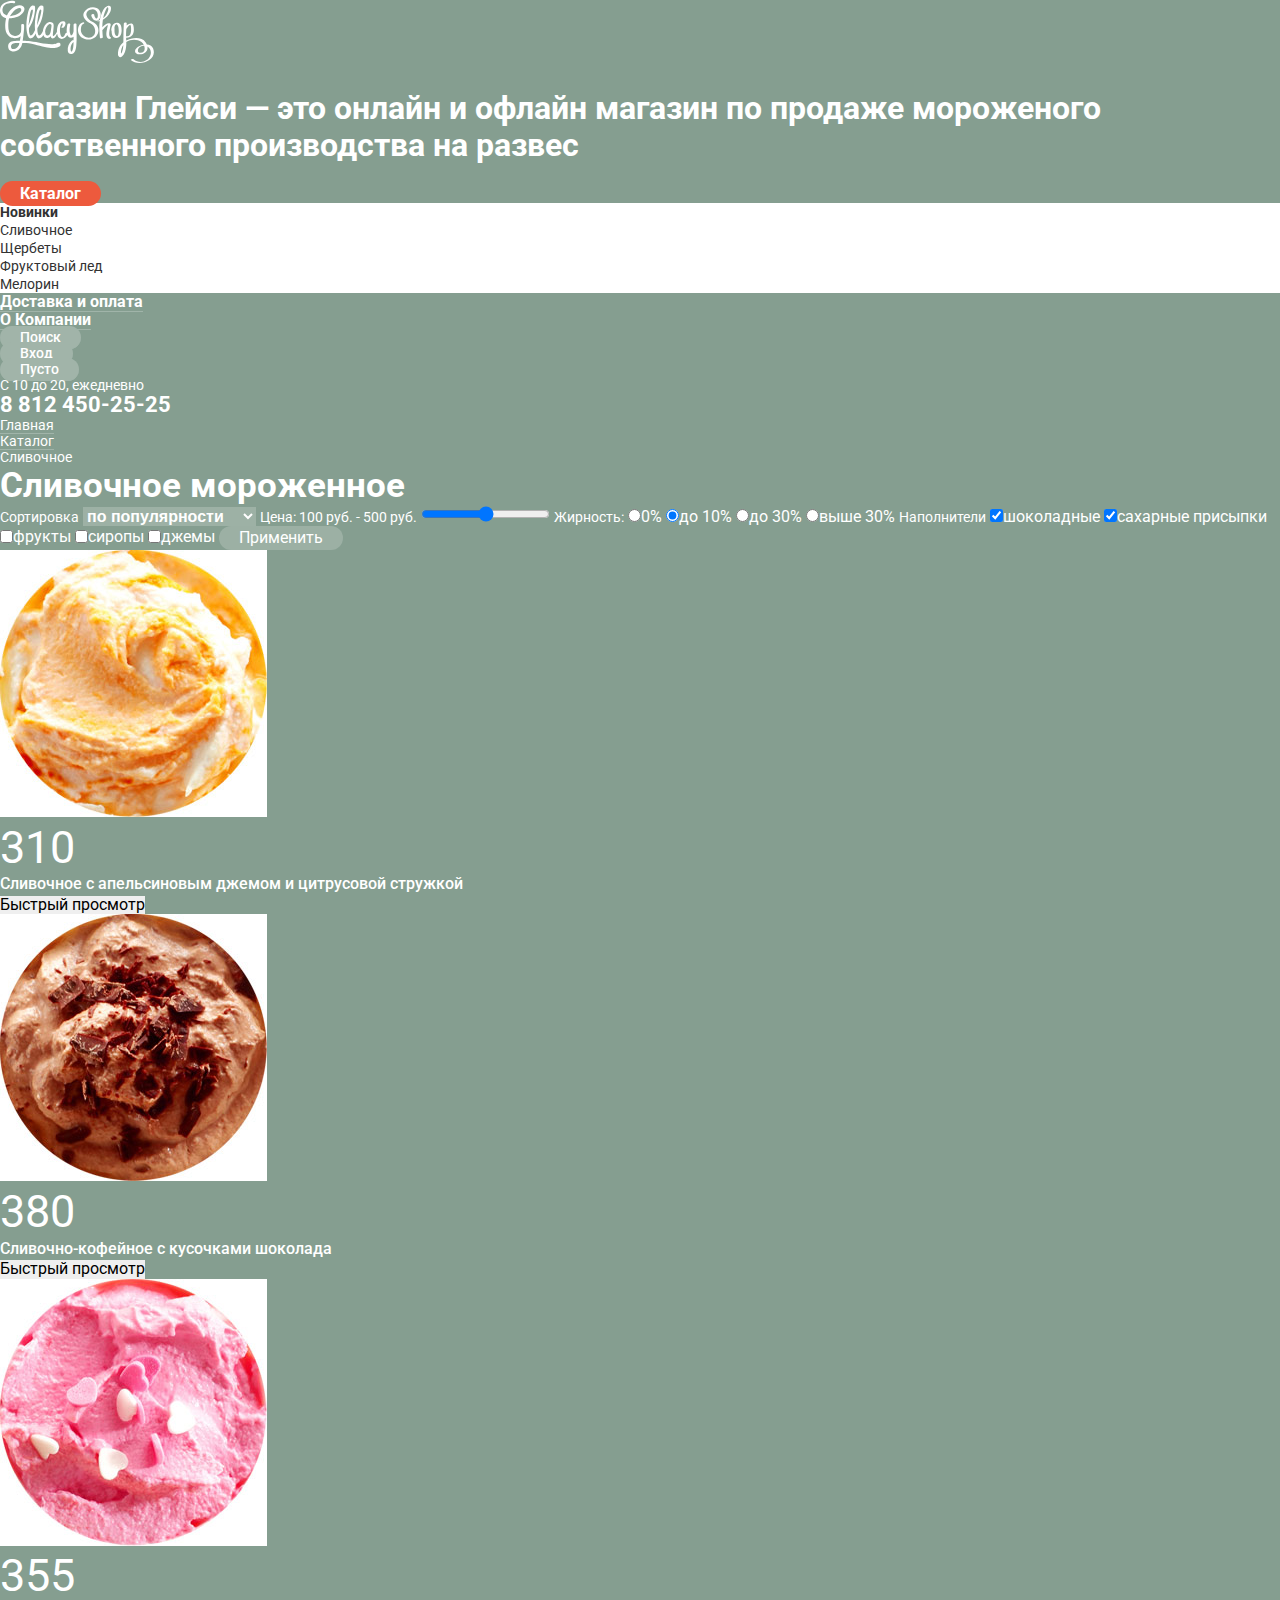
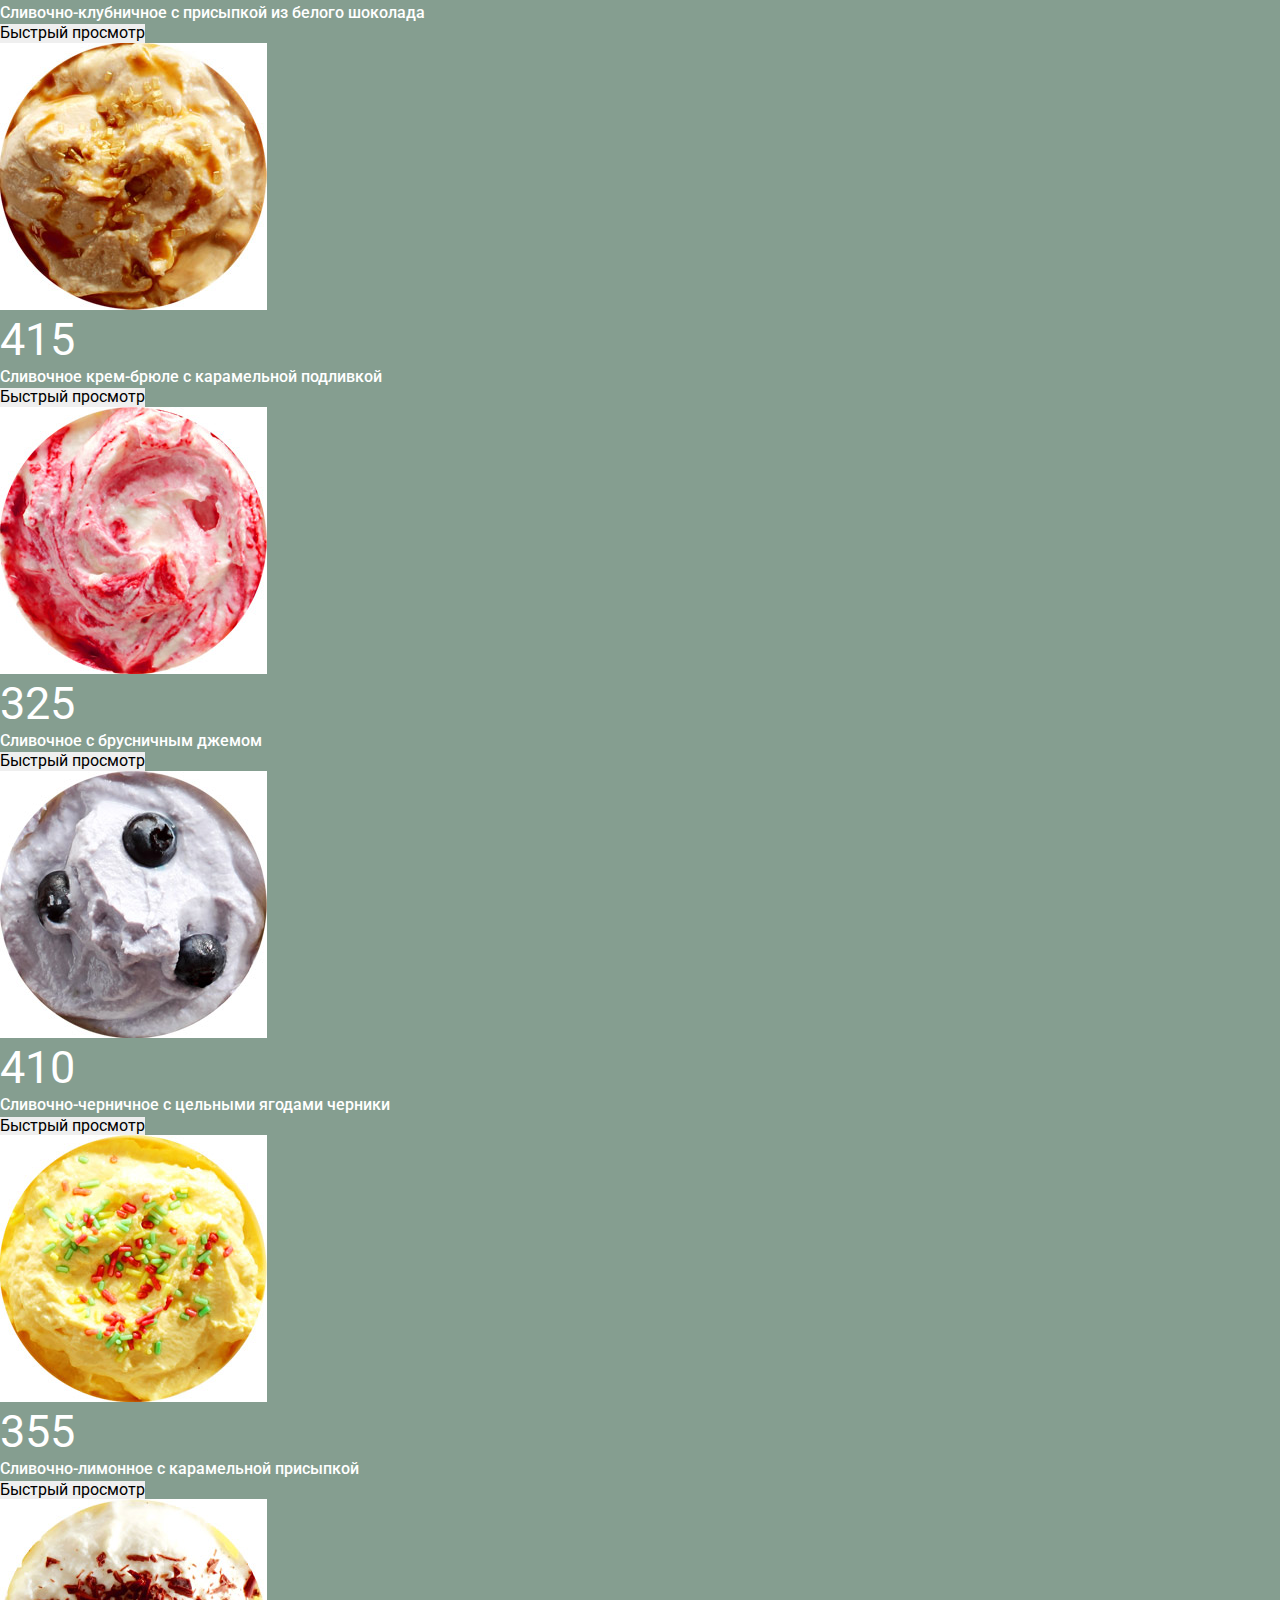
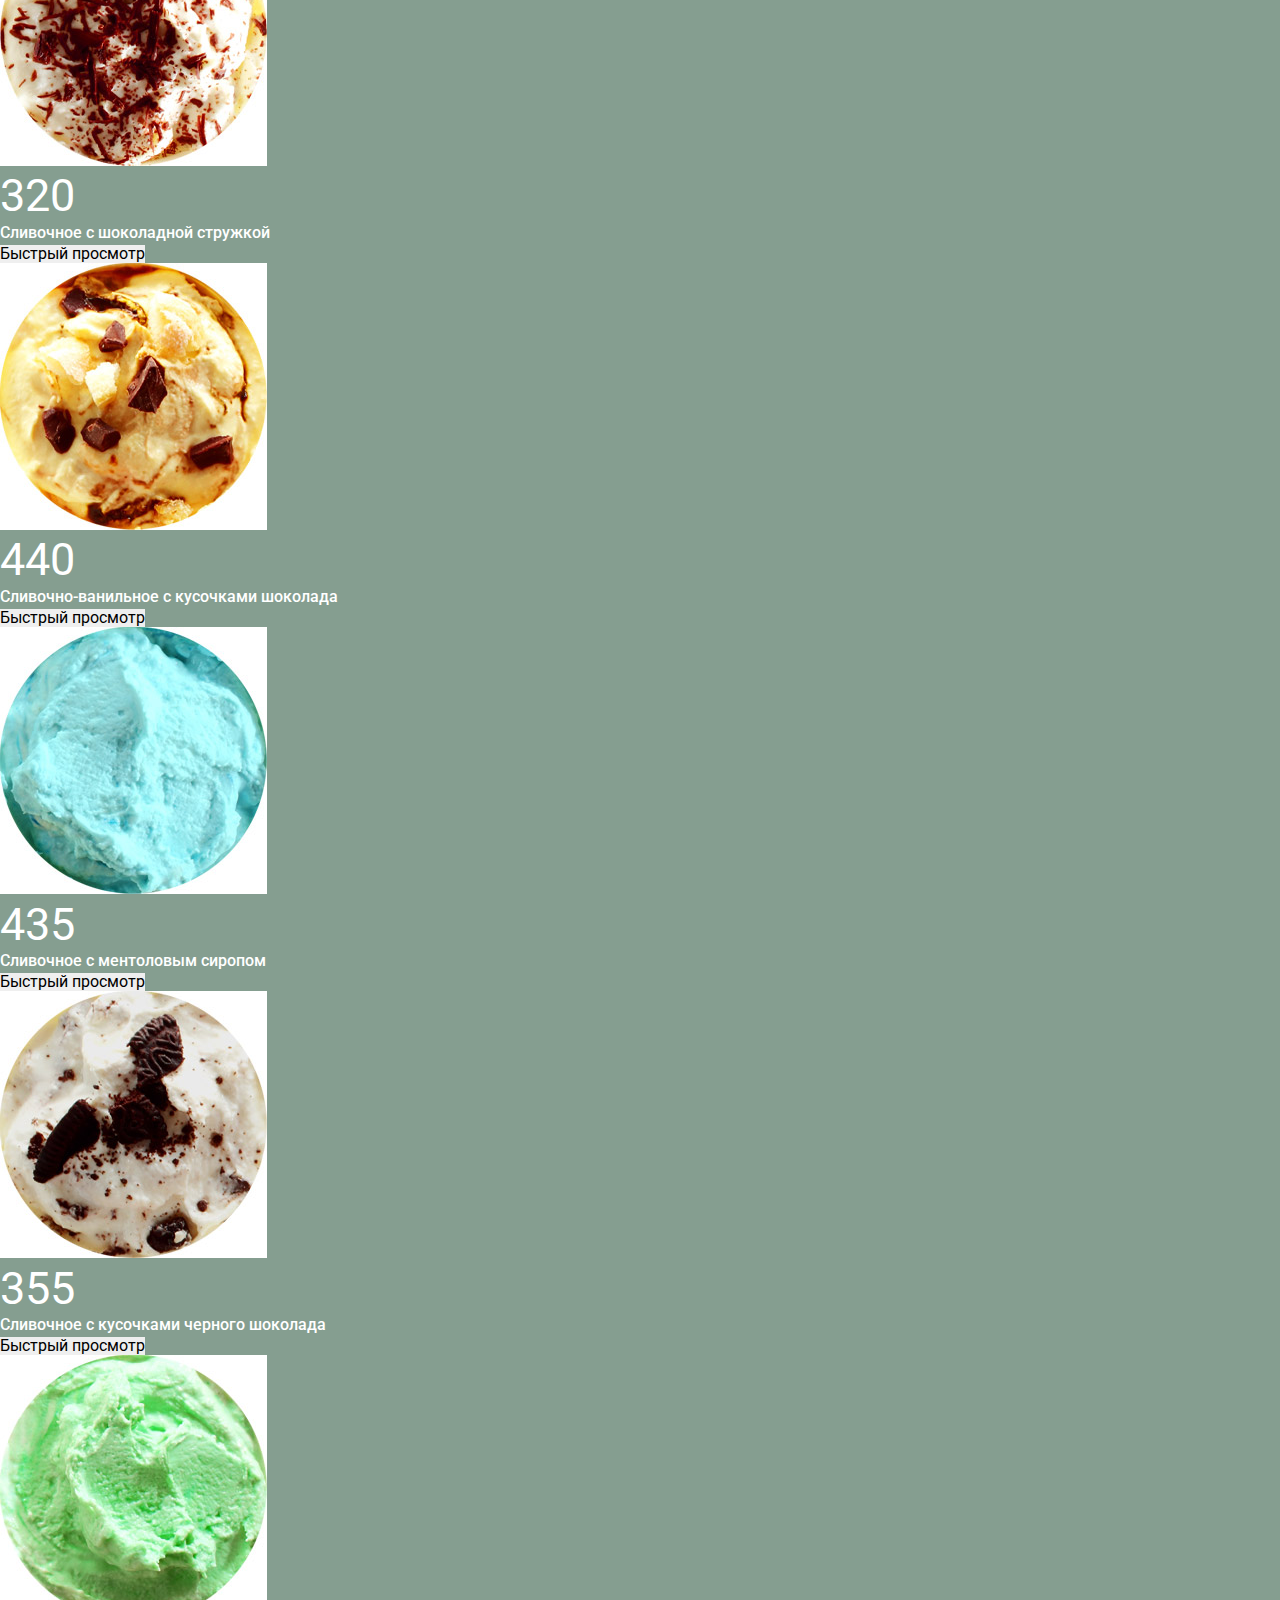
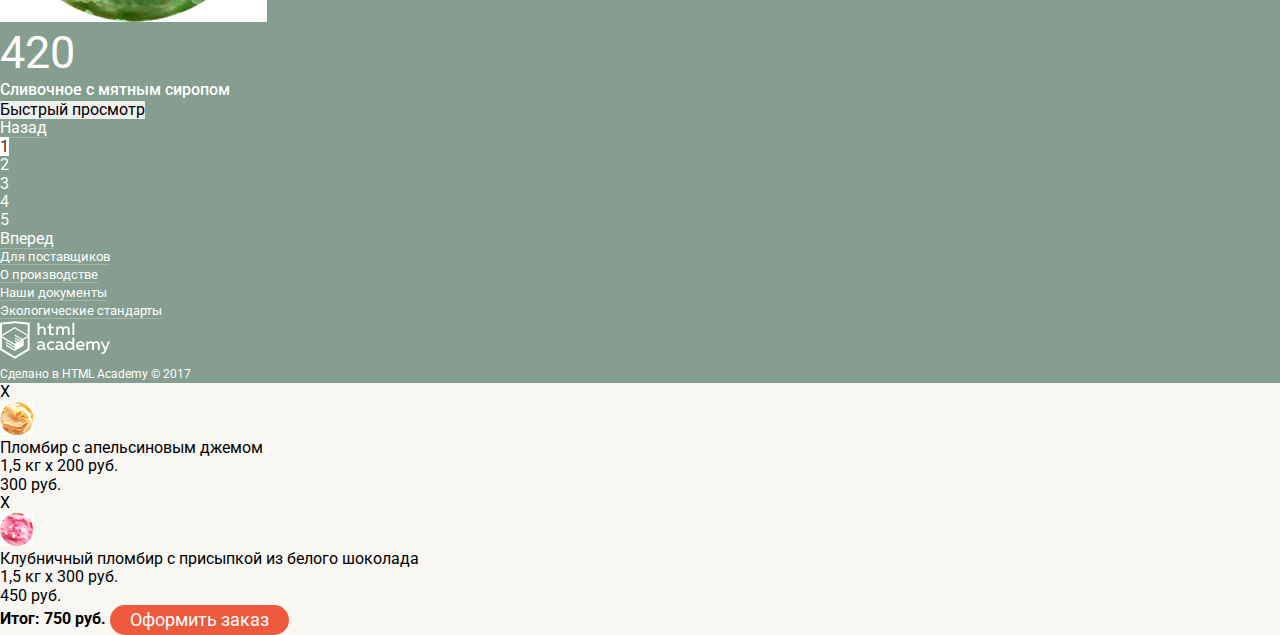
==== catalog.html @ 9d1eac56 "Закончил первичную стилизацию" ====
<!DOCTYPE html>
<html lang="en">
<head>
	<meta charset="UTF-8">
	<title>Глейси-каталог</title>
	<link rel="stylesheet" href="css/normalize.css">
	<link href="https://fonts.googleapis.com/css?family=Roboto:400,700&amp;subset=cyrillic" rel="stylesheet">
	<link href="css/style.css" rel="stylesheet">
</head>
<body>
	<header class="header">
		<div class="container">
			<a href="/">
				<div class="header-img">
					<img class="header-logo" src="img/logo.svg" alt="logo">
				</div>
				<h1 class="visually-hidden">Магазин Глейси — это онлайн и офлайн магазин по продаже мороженого собственного производства на развес</h1>
			</a>
			<nav>
				<ul class="header-menu">
					<li><a class="catalog btn" href="catalog.html">Каталог</a>
						<ul class="header-submenu visually-hidden">
							<li><a href="#"><b>Новинки</b></a></li>
							<li><a href="catalog.html">Сливочное</a></li>
							<li><a href="#">Щербеты</a></li>
							<li><a href="#">Фруктовый лед</a></li>
							<li><a href="#">Мелорин</a></li>
						</ul>
					</li>
					<li><a href="#">Доставка и оплата</a></li>
					<li><a href="#">О Компании</a></li>
				</ul>
				<ul class="header-user">
					<li><a href="#" class="btn header-button header-find" title="Поиск">Поиск</a></li>
					<li><a href="#" class="btn header-button" title="Вход">Вход</a></li>
					<li><a href="#" class="btn header-button" title="Корзина">Пусто</a></li>
				</ul>
			</nav>
			<div class="header-contacts">
				<p class="work-time">С 10 до 20, ежедневно</p>
				<p class="work-phone">8 812 450-25-25</p>
			</div>
		</div>
	</header>
	<main class="main">
		<div class="container">
			<div class="filter">
				<ul class="breadcrumbs">
					<li><a href="index.html">Главная</a></li>
					<li><a href="#">Каталог</a></li>
					<li class="breadcrumbs-current">Сливочное</li>
				</ul>
				<h2 class="title">Сливочное мороженное</h2>
				<form class="filter-form" action="#" method="get">
					<label class="filter-label" for="filter-option">Сортировка</label>
					<select id="filter-option" class="filter-options">
						<option class="filter-option">по популярности</option>
						<option class="filter-option">сначала недорогие</option>
						<option class="filter-option">сначала дорогие</option>
						<option class="filter-option">по жирности</option>
					</select>
					<label class="filter-label">Цена: 100 руб. - 500 руб.</label>
					<input class="filter-range" type="range">
					<label class="filter-label">Жирность:</label>
					<input id="fat-free" type="radio" name="fat" value="0%"><label for="fat-free">0%</label>
					<input id="to-10" type="radio" name="fat" value="to10%" checked><label for="to-10">до 10%</label>
					<input id="to-30" type="radio" name="fat" value="to30%"><label for="to-30">до 30%</label>
					<input id="over-30" type="radio" name="fat" value="more30%"><label for="over-30">выше 30%</label>
					<label class="filter-label">Наполнители</label>
					<input type="checkbox" checked><label>шоколадные</label>
					<input type="checkbox" checked><label>сахарные присыпки</label>
					<input type="checkbox"><label>фрукты</label>
					<input type="checkbox"><label>сиропы</label>
					<input type="checkbox"><label>джемы</label>
					<button class="btn filter-btn" type="submit">Применить</button>
				</form>
			</div>
		</div>
		<section class="ice-cream-catalog">
			<a class="ice-cream-item" href="#">
				<div class="container">
					<div class="item">
						<div class="item-img">
							<img src="img/icecream-1.jpg" alt="Сливочное с апельсиновым джемом и цитрусовой стружкой">
						</div>
						<p class="price">310</p>
						<p>Сливочное с апельсиновым джемом и цитрусовой стружкой</p>
						<button class="item-button">Быстрый просмотр</button>
					</div>
				</div>
			</a>
			<a class="ice-cream-item" href="#">
				<div class="container">
					<div class="item">
						<div class="item-img">
							<img src="img/icecream-2.jpg" alt="Сливочно-кофейное с кусочками шоколада">
						</div>
						<p class="price">380</p>
						<p>Сливочно-кофейное с кусочками шоколада</p>
						<button class="item-button">Быстрый просмотр</button>
					</div>
				</div>
			</a>
			<a class="ice-cream-item" href="#">
				<div class="container">
					<div class="item">
						<div class="item-img">
							<img src="img/icecream-3.jpg" alt="Сливочно-клубничное с присыпкой из белого шоколада">
						</div>
						<p class="price">355</p>
						<p>Сливочно-клубничное с присыпкой из белого шоколада</p>
						<button class="item-button">Быстрый просмотр</button>
					</div>
				</div>
			</a>
			<a class="ice-cream-item" href="#">
				<div class="container">
					<div class="item">
						<div class="item-img">
							<img src="img/icecream-4.jpg" alt="Сливочное крем-брюле с карамельной подливкой">
						</div>
						<p class="price">415</p>
						<p>Сливочное крем-брюле с карамельной подливкой</p>
						<button class="item-button">Быстрый просмотр</button>
					</div>
				</div>
			</a>
			<a class="ice-cream-item" href="#">
				<div class="container">
					<div class="item">
						<div class="item-img">
							<img src="img/icecream-5.jpg" alt="Сливочное с брусничным джемом">
						</div>
						<p class="price">325</p>
						<p>Сливочное с брусничным джемом</p>
						<button class="item-button">Быстрый просмотр</button>
					</div>
				</div>
			</a>
			<a class="ice-cream-item" href="#">
				<div class="container">
					<div class="item">
						<div class="item-img">
							<img src="img/icecream-6.jpg" alt="Сливочно-черничное с цельными ягодами черники ">
						</div>
						<p class="price">410</p>
						<p>Сливочно-черничное с цельными ягодами черники </p>
						<button class="item-button">Быстрый просмотр</button>
					</div>
				</div>
			</a>
			<a class="ice-cream-item" href="#">
				<div class="container">
					<div class="item">
						<div class="item-img">
							<img src="img/icecream-7.jpg" alt="Сливочно-лимонное с карамельной присыпкой">
						</div>
						<p class="price">355</p>
						<p>Сливочно-лимонное с карамельной присыпкой</p>
						<button class="item-button">Быстрый просмотр</button>
					</div>
				</div>
			</a>
			<a class="ice-cream-item" href="#">
				<div class="container">
					<div class="item">
						<div class="item-img">
							<img src="img/icecream-8.jpg" alt="Сливочное с шоколадной стружкой">
						</div>
						<p class="price">320</p>
						<p>Сливочное с шоколадной стружкой</p>
						<button class="item-button">Быстрый просмотр</button>
					</div>
				</div>
			</a>
			<a class="ice-cream-item" href="#">
				<div class="container">
					<div class="item">
						<div class="item-img">
							<img src="img/icecream-9.jpg" alt="Сливочно-ванильное с кусочками шоколада">
						</div>
						<p class="price">440</p>
						<p>Сливочно-ванильное с кусочками шоколада</p>
						<button class="item-button">Быстрый просмотр</button>
					</div>
				</div>
			</a>
			<a class="ice-cream-item" href="#">
				<div class="container">
					<div class="item">
						<div class="item-img">
							<img src="img/icecream-10.jpg" alt="Сливочноe с ментоловым сиропом">
						</div>
						<p class="price">435</p>
						<p>Сливочноe с ментоловым сиропом</p>
						<button class="item-button">Быстрый просмотр</button>
					</div>
				</div>
			</a>
			<a class="ice-cream-item" href="#">
				<div class="container">
					<div class="item">
						<div class="item-img">
							<img src="img/icecream-11.jpg" alt="Сливочное с кусочками черного шоколада">
						</div>
						<p class="price">355</p>
						<p>Сливочное с кусочками черного шоколада</p>
						<button class="item-button">Быстрый просмотр</button>
					</div>
				</div>
			</a>
			<a class="ice-cream-item" href="#">
				<div class="container">
					<div class="item">
						<div class="item-img">
							<img src="img/icecream-12.jpg" alt="Сливочное с мятным сиропом">
						</div>
						<p class="price">420</p>
						<p>Сливочное с мятным сиропом</p>
						<button class="item-button">Быстрый просмотр</button>
					</div>
				</div>
			</a>
		</section>
		<section class="pagination">
			<div class="container">
				<a href="#" class="icon-prev">Назад</a>
				<ul class="pagination-links">
					<li><a href="#" class="pagination-item pagination-item-active">1</a></li>
					<li><a href="#" class="pagination-item">2</a></li>
					<li><a href="#" class="pagination-item">3</a></li>
					<li><a href="#" class="pagination-item">4</a></li>
					<li><a href="#" class="pagination-item">5</a></li>
				</ul>
				<a href="#" class="icon-next">Вперед</a>
			</div>
		</section>
	</main>
	<footer class="main-footer">
		<div class="container">
			<div class="main-footer-social">
				<span class="main-footer-social-twitter"></span>
				<span class="main-footer-social-instagram"></span>
				<span class="main-footer-social-facebook"></span>
				<span class="main-footer-social-b"></span>
			</div>
			<div class="main-footer-links">
				<ul class="footer-menu">
					<li><a href="#">Для поставщиков</a></li>
					<li><a href="#">О производстве</a></li>
					<li><a href="#">Наши документы</a></li>
					<li><a href="#">Экологические стандарты</a></li>
				</ul>
			</div>
			<div class="main-footer-copyright">
				<a href="#">
					<div class="footer-img">
						<img src="img/logo-htmlacademy.svg" alt="HTML Academy" width="110px" height="40px">
					</div>
					<p>Сделано в HTML Academy &copy 2017</p>
				</a>
			</div>
		</div>
	</footer>
	<div class="modal cart">
		<div class="container">
			<div class="item">
				<span class="icon-close">X</span>
				<div class="modal-img">
					<img src="img/orange-modal.jpg" alt="Пломбир с апельсиновым джемом">
				</div>
				<p>Пломбир с апельсиновым джемом</p>
				<p>1,5 кг х <span class="cost">200 руб.</p>
				<p>300 руб.</p>
			</div>
		</div>
		<div class="container">
			<div class="item">
				<span class="icon-close">X</span>
				<div class="modal-img">
					<img src="img/strawberry-modal.jpg" alt="Клубничный пломбир с присыпкой из белого шоколада">
				</div>
				<p>Клубничный пломбир с присыпкой из белого шоколада</p>
				<p>1,5 кг х <span class="cost">300 руб.</p>
				<p>450 руб.</p>
			</div>
		</div>
		<b>Итог: 750 руб.</b>
		<button class="btn cart-btn">Оформить заказ</button>
	</div>
</body>
</html>
---- css/style.css ----
/*Главная*/
* {
	margin: 0;
	padding: 0;
}
body {
	font-family: 'Roboto', sans-serif;
	font-size: 16px;
	color: #000000;
	font-weight: normal;
	background-color: #859e90;
}
a {
	text-decoration: none;
	color: #ffffff;
	border-bottom: 1px solid #a0b4a9;
}
footer a:hover,
footer a:focus {
	color: #ffbc9e;
}
button {
  font: inherit;
  text-align: center;
  vertical-align: middle;
  border: none;
}
button:hover,
button:focus {
  background-color: #f38167;
}
.slider-slogan {
	font-size: 60px;
	line-height: 60px;
	color: white;
	font-weight: bold;
	text-align: center;
}
.offer-card-slogan, .title {
	font-size: 35px;
	line-height: 41px;
	font-weight: bold;
	color: white;
}
.header-menu, .header-submenu, .header-user {
	list-style-type: none;
}
.header-menu {
	line-height: 18px;
	font-weight: bold;
}
.header-submenu {
	background-color: #fff;
}
.header-submenu li:hover,
.header-submenu-item:focus {
	background-color: rgba(255, 0, 0, 0.2);
}
.header-submenu li:active {
	background-color: rgba(255, 0, 0, 0.4);
}
.header-submenu a {
	font-size: 14px;
	line-height: 16px;
	color: #323232;
	border-bottom: none;
	font-weight: normal;
}
.header-user {
	font-size: 14px;
	line-height: 16px;
	font-weight: 600;
}

/*.catalog:hover,
.icon-find:hover,
.icon-log-in:hover {
	background-color: #f7f6f3;
}*/
.work-time {
	color: white;
	font-size: 14px;
	line-height: 16px
	font-weight: bold;
}
.work-phone {
	color: white;
	font-size: 22px;
	line-height: 24px;
	font-weight: bold;
}


.slide {
	background-image: url("../img/slide-1.jpg");
	background-repeat: no-repeat;
	background-size: auto auto;
	width: 100%;
}

.btn {
	font-size: 18px;
	line-height: 24px;
	color: white;
	background-color: #ed5a3d;
	border-radius: 150px;
	padding: 3px 20px;
}
.slider-btn {
	font-size: 32px;
	line-height: 44px
}

.main-hits-img img {
	max-width: 100%;
	border-radius: 50%;
}

.offer-card {
	width: 560px;
	height: 230px;
	border-radius: 15px;
}
.offer-card-1{
	background-image: url("../img/banner-1.jpg");
	background-repeat: no-repeat;
}
.offer-card-2{
	background-image: url("../img/banner-2.jpg");
	background-repeat: no-repeat;
}
.offer-card-text {
	color: white;
	font-size: 18px;
	line-height: 22px;
	font-weight: bold;
}
.main-hits {
	color: white;
}
.price {
	font-size: 45px;
	line-height: 45px
	font-weight: bold;
}


.shop-description {
	background-image: url("../img/wafer.jpg");
	width: 1150px;
	border-radius: 15px; 
}
.shop-slogan {
	font-size: 24px;
	line-height: 30px;
	color: #323232;
}
.shop-description-text {
	font-size: 16px;
	line-height: 22px;
	color: #323232;
}

/*Эксперимент с блоком, кажется успешный*/
.main-blog-news {
	background-image: url("../img/strawberry-background.jpg");
	background-repeat: no-repeat;
	color: #323232;
	width: 560px;
	height: 220px;
	border-radius: 15px;
}
.blog-news-caption {
	font-size: 16px;
	line-height: 22px;
}
.blog-news-methods {
	font-size: 24px;
	line-height: 30px;
	color: #323232;
	border-bottom: 1px solid black;
}
.main-blog-info {
	background-image: url("../img/border-dispatch.jpg");
	background-repeat: no-repeat;
	width: 560px;
	height: 220px;
	border-radius: 15px;
}
.site-input {
	font: inherit;
	padding: 5px;
	font-size: 16px;
	line-height: 24px;
	color: #999999;
	border: 1px solid #d3d3d2;
	border-radius: 5px;
}
.site-input:focus {
	border: 1px solid #8fbdec;
}
.log-in-input, .modal-search {
	font-size: 14px;
	line-height: 24px;
}
.main-blog-info-slogan {
	font-size: 16px;
	line-height: 22px;
	color: #5a5a5a;
}

.contacts-adress, .phone-order, .open {
	font-size: 14px;
	line-height: 20px;
}
.street, .phone-number {
	font-size: 18px;
	line-height: 24px;
	font-weight: bold;
}

.footer-menu {
	list-style: none;
	font-size: 13px;
	line-height: 18px;
}
.main-footer-copyright {
	font-size: 12px;
	line-height: 18px;
}
.footer-academy-link {
	 border-bottom: none;
}
.footer-academy {
	border-bottom: 1px solid #a0b4a9;
}

/*Каталог*/
.item-button {
	//display: none;
}
.catalog {
	font-size: 16px;
	line-height: 18px;
}
.ice-cream-item .container:hover {
	background-color: rgba(254, 254, 254, 0.4);
	box-shadow: 0 0 15px 2px rgba(0, 0, 0, 0.4);
}
.ice-cream-item .container:hover .item-button {
	font-size: 18px;
	line-height: 24px;
	font-weight: bold;
	background-color: #f16642;
	color: #fefefe;
}
.catalog.btn {
	border: none;
}
.catalog.btn:hover {
	background-color: #f7f6f3;
	color: #333333;
}
.header-button {
	background-color: #a1b4a9;
	font-size: 14px;
	line-height: 16px;
	font-weight: 500;
}
.header-button:hover {
	background-color: #f7f6f3;
	color: #333333;	
}
.breadcrumbs {
	list-style: none;
	font-size: 14px;
	line-height: 16px;
}

.filter-btn {
	background-color: #9cb0a4;
	font-size: 16px;
	line-height: 18px;
}
.filter-btn:hover,
.filter-btn:focus {
	background-color: #fbfcfb;
	color: #323232;
}
.ice-cream-catalog {
	color: white;
}
.price + p {
	font-size: 16px;
	line-height: 22px;
	font-weight: 500;
}

.pagination-links {
	list-style: none;
}

.pagination-item {
	border-bottom: none;

}
.pagination-item-active {
	background-color: #ffffff;
	color: #353535;
}
.pagination-item:hover,
.pagination-item:focus {
	background-color: #9db1a5;
}
.pagination-item:active {
	background-color: #ffffff;
	color: #353535;
}
.filter label {
	color: #ffffff;
	font-size: 16px;
	line-height: 18px
	font-weight: 500;
}

form .filter-label {
	color: #ffffff;
	font-size: 14px;
	line-height: 16px
	font-weight: bold;
}
 .breadcrumbs-current {
 	color: #ffffff;
 }
.filter-options {
	font-size: 16px;
	line-height: 18px;
	font-weight: 600;
	color: #ffffff;
	background-color: #9db1a5;
	border: none;
}
.filter-options:hover {
	background-color: #ffffff;
	color: #323232;
}
.filter-option {
	font: inherit;
	font-size: 14px;
	line-height: 16px;
	font-weight: normal;
}
.filter-range:hover {
	cursor: pointer;
}
.filter-form label:hover,
.filter-form input:hover,
.filter-form select:hover {
	cursor: pointer;
}

/*Модальные окна*/
.modal {
  background-color: #f8f7f4;
}
.modal-feedback-slogan {
	font-size: 24px;
	line-height: 28px;
	color: #323232;
}
.modal-log-in-btn {
	font-size: 13px;
	line-height: 24px;
	border-bottom: 1px solid #adacaa;
	color: #adacaa;
}
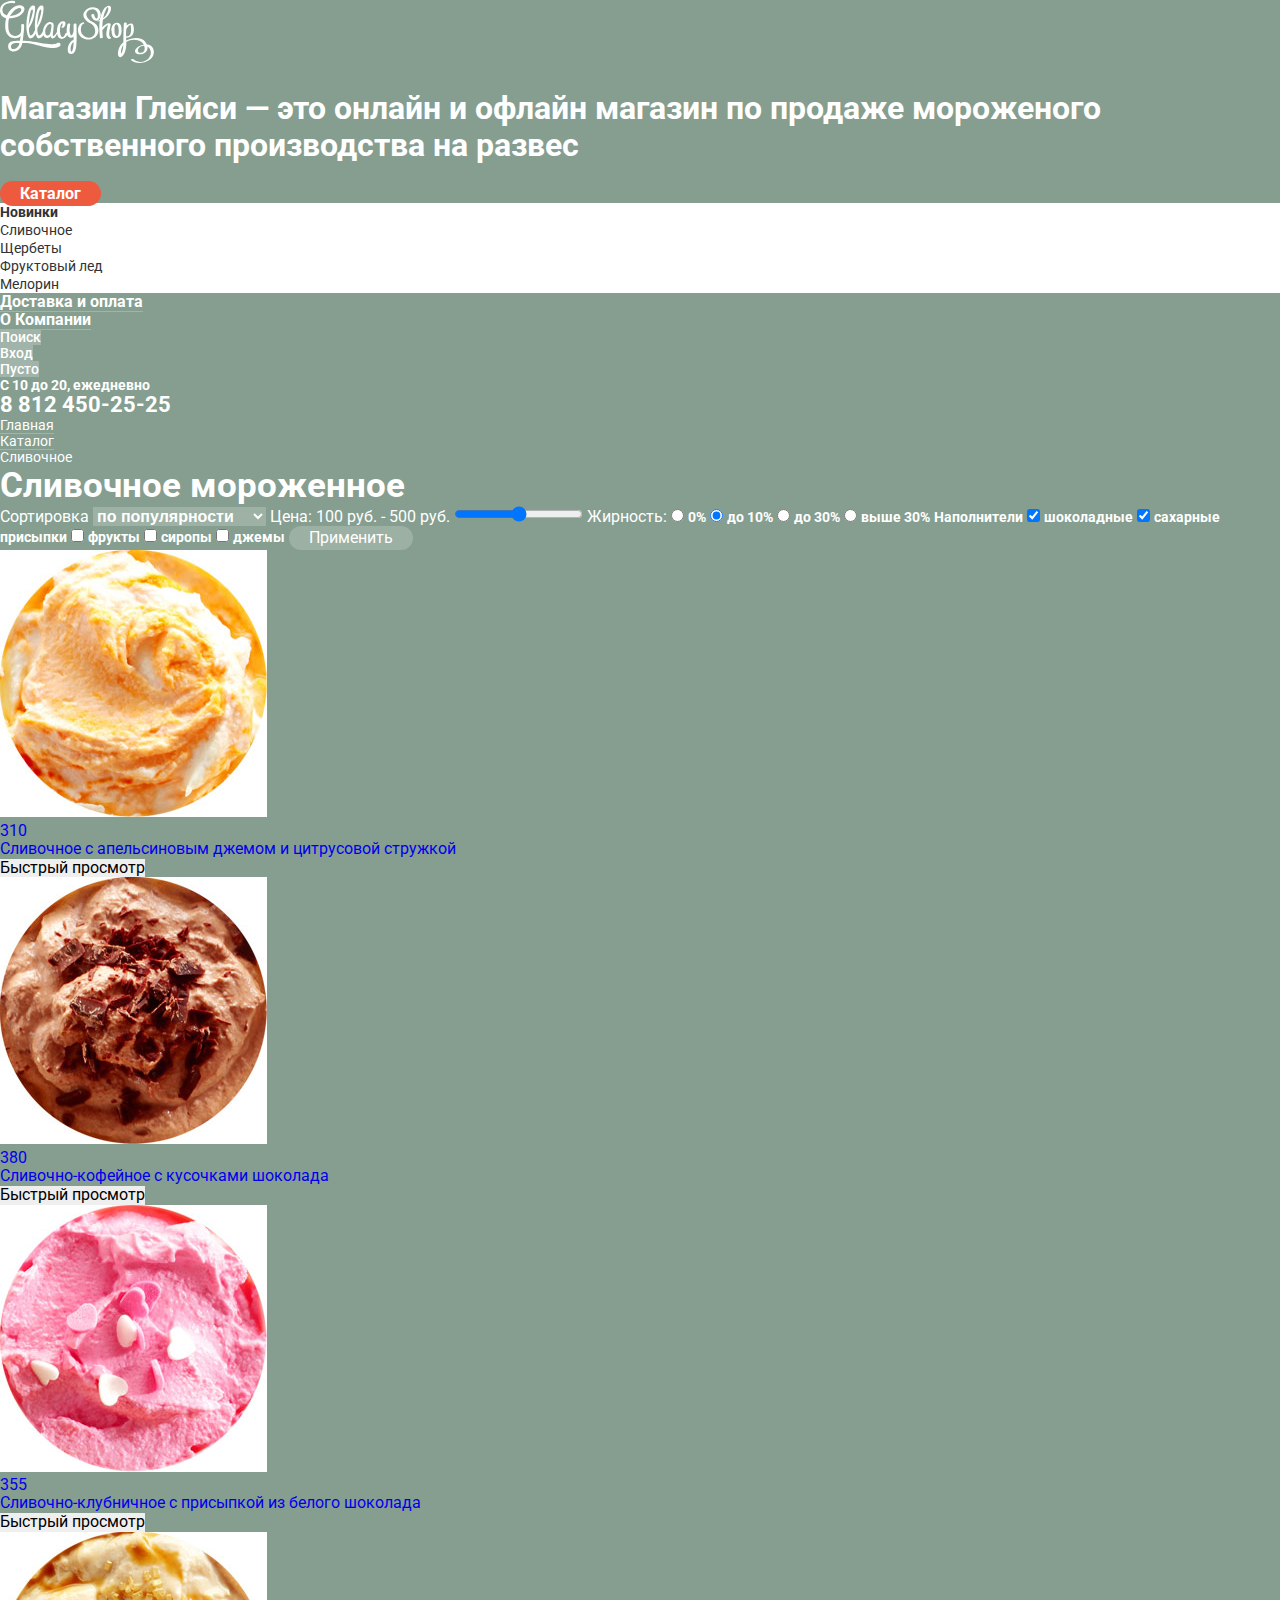
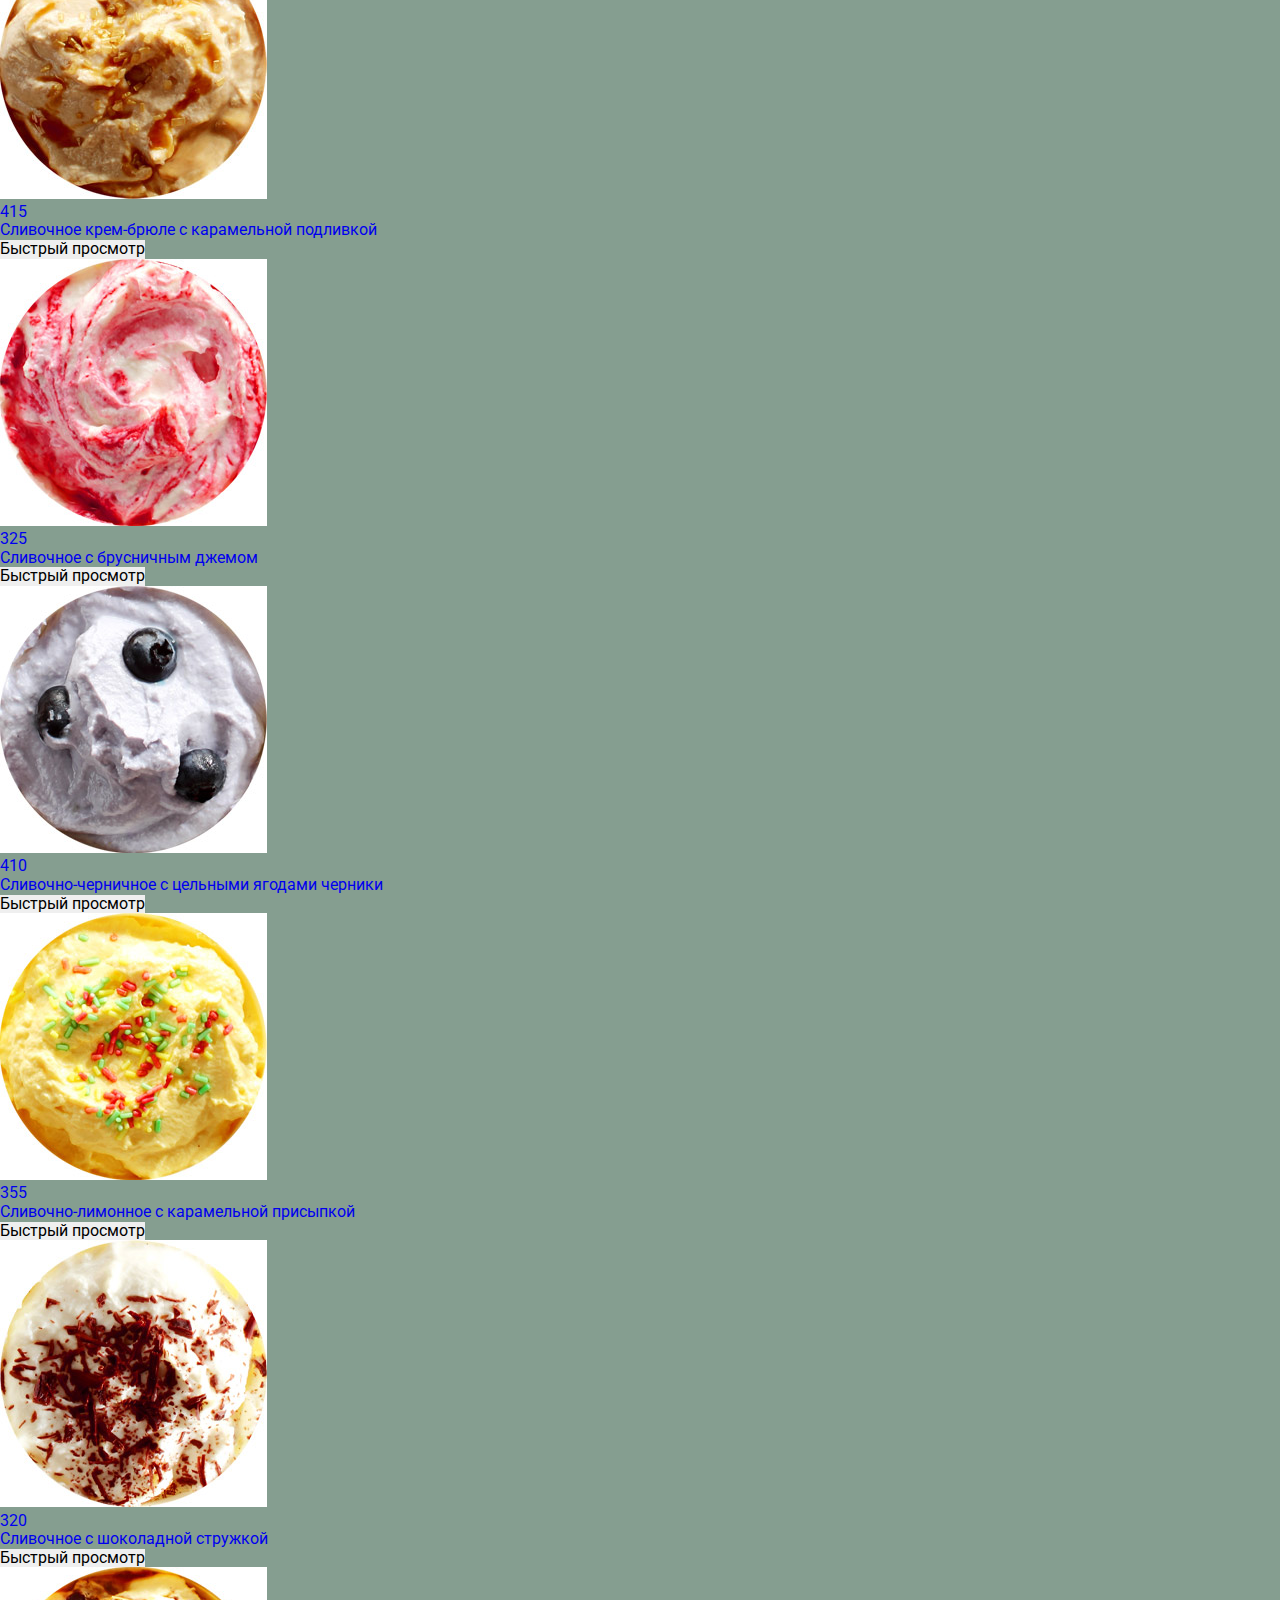
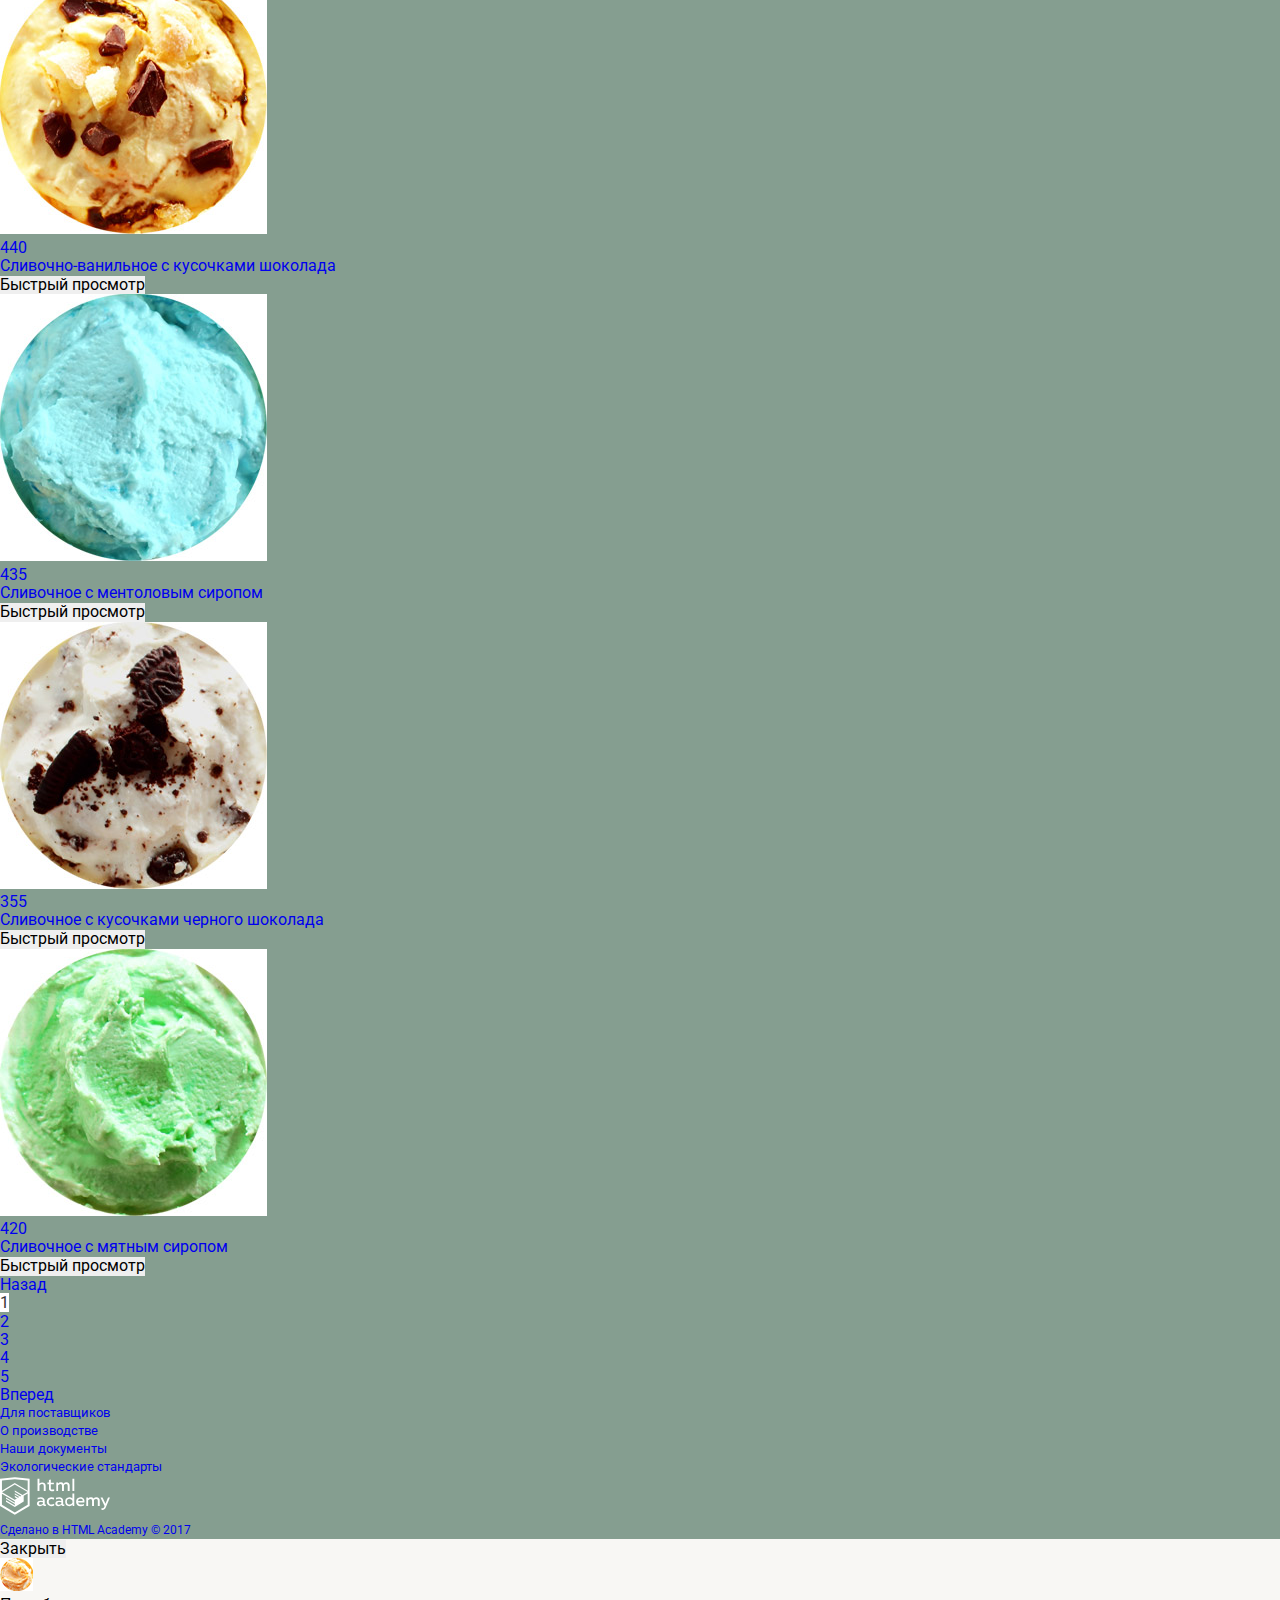
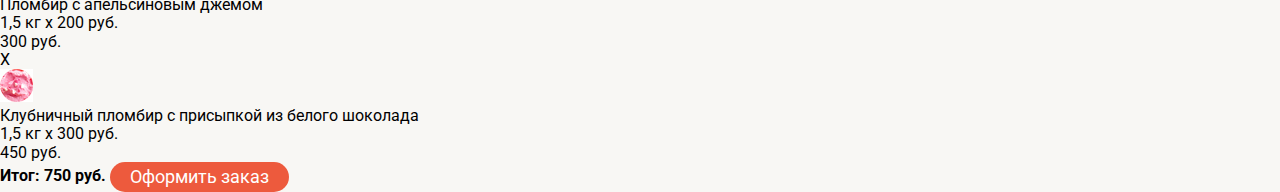
==== commit b8448d86: "Исправление ошибок" ====
--- a/catalog.html
+++ b/catalog.html
@@ -1,287 +1,298 @@
 <!DOCTYPE html>
 <html lang="en">
+
 <head>
-	<meta charset="UTF-8">
-	<title>Глейси-каталог</title>
-	<link rel="stylesheet" href="css/normalize.css">
-	<link href="https://fonts.googleapis.com/css?family=Roboto:400,700&amp;subset=cyrillic" rel="stylesheet">
-	<link href="css/style.css" rel="stylesheet">
+  <meta charset="UTF-8">
+  <title>Глейси-каталог</title>
+  <link rel="stylesheet" href="css/normalize.css">
+  <link href="https://fonts.googleapis.com/css?family=Roboto:400,700&amp;subset=cyrillic" rel="stylesheet">
+  <link href="css/style.css" rel="stylesheet">
 </head>
+
 <body>
-	<header class="header">
-		<div class="container">
-			<a href="/">
-				<div class="header-img">
-					<img class="header-logo" src="img/logo.svg" alt="logo">
-				</div>
-				<h1 class="visually-hidden">Магазин Глейси — это онлайн и офлайн магазин по продаже мороженого собственного производства на развес</h1>
-			</a>
-			<nav>
-				<ul class="header-menu">
-					<li><a class="catalog btn" href="catalog.html">Каталог</a>
-						<ul class="header-submenu visually-hidden">
-							<li><a href="#"><b>Новинки</b></a></li>
-							<li><a href="catalog.html">Сливочное</a></li>
-							<li><a href="#">Щербеты</a></li>
-							<li><a href="#">Фруктовый лед</a></li>
-							<li><a href="#">Мелорин</a></li>
-						</ul>
-					</li>
-					<li><a href="#">Доставка и оплата</a></li>
-					<li><a href="#">О Компании</a></li>
-				</ul>
-				<ul class="header-user">
-					<li><a href="#" class="btn header-button header-find" title="Поиск">Поиск</a></li>
-					<li><a href="#" class="btn header-button" title="Вход">Вход</a></li>
-					<li><a href="#" class="btn header-button" title="Корзина">Пусто</a></li>
-				</ul>
-			</nav>
-			<div class="header-contacts">
-				<p class="work-time">С 10 до 20, ежедневно</p>
-				<p class="work-phone">8 812 450-25-25</p>
-			</div>
-		</div>
-	</header>
-	<main class="main">
-		<div class="container">
-			<div class="filter">
-				<ul class="breadcrumbs">
-					<li><a href="index.html">Главная</a></li>
-					<li><a href="#">Каталог</a></li>
-					<li class="breadcrumbs-current">Сливочное</li>
-				</ul>
-				<h2 class="title">Сливочное мороженное</h2>
-				<form class="filter-form" action="#" method="get">
-					<label class="filter-label" for="filter-option">Сортировка</label>
-					<select id="filter-option" class="filter-options">
-						<option class="filter-option">по популярности</option>
-						<option class="filter-option">сначала недорогие</option>
-						<option class="filter-option">сначала дорогие</option>
-						<option class="filter-option">по жирности</option>
-					</select>
-					<label class="filter-label">Цена: 100 руб. - 500 руб.</label>
-					<input class="filter-range" type="range">
-					<label class="filter-label">Жирность:</label>
-					<input id="fat-free" type="radio" name="fat" value="0%"><label for="fat-free">0%</label>
-					<input id="to-10" type="radio" name="fat" value="to10%" checked><label for="to-10">до 10%</label>
-					<input id="to-30" type="radio" name="fat" value="to30%"><label for="to-30">до 30%</label>
-					<input id="over-30" type="radio" name="fat" value="more30%"><label for="over-30">выше 30%</label>
-					<label class="filter-label">Наполнители</label>
-					<input type="checkbox" checked><label>шоколадные</label>
-					<input type="checkbox" checked><label>сахарные присыпки</label>
-					<input type="checkbox"><label>фрукты</label>
-					<input type="checkbox"><label>сиропы</label>
-					<input type="checkbox"><label>джемы</label>
-					<button class="btn filter-btn" type="submit">Применить</button>
-				</form>
-			</div>
-		</div>
-		<section class="ice-cream-catalog">
-			<a class="ice-cream-item" href="#">
-				<div class="container">
-					<div class="item">
-						<div class="item-img">
-							<img src="img/icecream-1.jpg" alt="Сливочное с апельсиновым джемом и цитрусовой стружкой">
-						</div>
-						<p class="price">310</p>
-						<p>Сливочное с апельсиновым джемом и цитрусовой стружкой</p>
-						<button class="item-button">Быстрый просмотр</button>
-					</div>
-				</div>
-			</a>
-			<a class="ice-cream-item" href="#">
-				<div class="container">
-					<div class="item">
-						<div class="item-img">
-							<img src="img/icecream-2.jpg" alt="Сливочно-кофейное с кусочками шоколада">
-						</div>
-						<p class="price">380</p>
-						<p>Сливочно-кофейное с кусочками шоколада</p>
-						<button class="item-button">Быстрый просмотр</button>
-					</div>
-				</div>
-			</a>
-			<a class="ice-cream-item" href="#">
-				<div class="container">
-					<div class="item">
-						<div class="item-img">
-							<img src="img/icecream-3.jpg" alt="Сливочно-клубничное с присыпкой из белого шоколада">
-						</div>
-						<p class="price">355</p>
-						<p>Сливочно-клубничное с присыпкой из белого шоколада</p>
-						<button class="item-button">Быстрый просмотр</button>
-					</div>
-				</div>
-			</a>
-			<a class="ice-cream-item" href="#">
-				<div class="container">
-					<div class="item">
-						<div class="item-img">
-							<img src="img/icecream-4.jpg" alt="Сливочное крем-брюле с карамельной подливкой">
-						</div>
-						<p class="price">415</p>
-						<p>Сливочное крем-брюле с карамельной подливкой</p>
-						<button class="item-button">Быстрый просмотр</button>
-					</div>
-				</div>
-			</a>
-			<a class="ice-cream-item" href="#">
-				<div class="container">
-					<div class="item">
-						<div class="item-img">
-							<img src="img/icecream-5.jpg" alt="Сливочное с брусничным джемом">
-						</div>
-						<p class="price">325</p>
-						<p>Сливочное с брусничным джемом</p>
-						<button class="item-button">Быстрый просмотр</button>
-					</div>
-				</div>
-			</a>
-			<a class="ice-cream-item" href="#">
-				<div class="container">
-					<div class="item">
-						<div class="item-img">
-							<img src="img/icecream-6.jpg" alt="Сливочно-черничное с цельными ягодами черники ">
-						</div>
-						<p class="price">410</p>
-						<p>Сливочно-черничное с цельными ягодами черники </p>
-						<button class="item-button">Быстрый просмотр</button>
-					</div>
-				</div>
-			</a>
-			<a class="ice-cream-item" href="#">
-				<div class="container">
-					<div class="item">
-						<div class="item-img">
-							<img src="img/icecream-7.jpg" alt="Сливочно-лимонное с карамельной присыпкой">
-						</div>
-						<p class="price">355</p>
-						<p>Сливочно-лимонное с карамельной присыпкой</p>
-						<button class="item-button">Быстрый просмотр</button>
-					</div>
-				</div>
-			</a>
-			<a class="ice-cream-item" href="#">
-				<div class="container">
-					<div class="item">
-						<div class="item-img">
-							<img src="img/icecream-8.jpg" alt="Сливочное с шоколадной стружкой">
-						</div>
-						<p class="price">320</p>
-						<p>Сливочное с шоколадной стружкой</p>
-						<button class="item-button">Быстрый просмотр</button>
-					</div>
-				</div>
-			</a>
-			<a class="ice-cream-item" href="#">
-				<div class="container">
-					<div class="item">
-						<div class="item-img">
-							<img src="img/icecream-9.jpg" alt="Сливочно-ванильное с кусочками шоколада">
-						</div>
-						<p class="price">440</p>
-						<p>Сливочно-ванильное с кусочками шоколада</p>
-						<button class="item-button">Быстрый просмотр</button>
-					</div>
-				</div>
-			</a>
-			<a class="ice-cream-item" href="#">
-				<div class="container">
-					<div class="item">
-						<div class="item-img">
-							<img src="img/icecream-10.jpg" alt="Сливочноe с ментоловым сиропом">
-						</div>
-						<p class="price">435</p>
-						<p>Сливочноe с ментоловым сиропом</p>
-						<button class="item-button">Быстрый просмотр</button>
-					</div>
-				</div>
-			</a>
-			<a class="ice-cream-item" href="#">
-				<div class="container">
-					<div class="item">
-						<div class="item-img">
-							<img src="img/icecream-11.jpg" alt="Сливочное с кусочками черного шоколада">
-						</div>
-						<p class="price">355</p>
-						<p>Сливочное с кусочками черного шоколада</p>
-						<button class="item-button">Быстрый просмотр</button>
-					</div>
-				</div>
-			</a>
-			<a class="ice-cream-item" href="#">
-				<div class="container">
-					<div class="item">
-						<div class="item-img">
-							<img src="img/icecream-12.jpg" alt="Сливочное с мятным сиропом">
-						</div>
-						<p class="price">420</p>
-						<p>Сливочное с мятным сиропом</p>
-						<button class="item-button">Быстрый просмотр</button>
-					</div>
-				</div>
-			</a>
-		</section>
-		<section class="pagination">
-			<div class="container">
-				<a href="#" class="icon-prev">Назад</a>
-				<ul class="pagination-links">
-					<li><a href="#" class="pagination-item pagination-item-active">1</a></li>
-					<li><a href="#" class="pagination-item">2</a></li>
-					<li><a href="#" class="pagination-item">3</a></li>
-					<li><a href="#" class="pagination-item">4</a></li>
-					<li><a href="#" class="pagination-item">5</a></li>
-				</ul>
-				<a href="#" class="icon-next">Вперед</a>
-			</div>
-		</section>
-	</main>
-	<footer class="main-footer">
-		<div class="container">
-			<div class="main-footer-social">
-				<span class="main-footer-social-twitter"></span>
-				<span class="main-footer-social-instagram"></span>
-				<span class="main-footer-social-facebook"></span>
-				<span class="main-footer-social-b"></span>
-			</div>
-			<div class="main-footer-links">
-				<ul class="footer-menu">
-					<li><a href="#">Для поставщиков</a></li>
-					<li><a href="#">О производстве</a></li>
-					<li><a href="#">Наши документы</a></li>
-					<li><a href="#">Экологические стандарты</a></li>
-				</ul>
-			</div>
-			<div class="main-footer-copyright">
-				<a href="#">
-					<div class="footer-img">
-						<img src="img/logo-htmlacademy.svg" alt="HTML Academy" width="110px" height="40px">
-					</div>
-					<p>Сделано в HTML Academy &copy 2017</p>
-				</a>
-			</div>
-		</div>
-	</footer>
-	<div class="modal cart">
-		<div class="container">
-			<div class="item">
-				<span class="icon-close">X</span>
-				<div class="modal-img">
-					<img src="img/orange-modal.jpg" alt="Пломбир с апельсиновым джемом">
-				</div>
-				<p>Пломбир с апельсиновым джемом</p>
-				<p>1,5 кг х <span class="cost">200 руб.</p>
+  <header class="header">
+    <div class="container">
+      <a class="site-link" href="/">
+        <div class="header-img">
+          <img class="header-logo" src="img/logo.svg" alt="logo">
+        </div>
+        <h1 class="visually-hidden">Магазин Глейси — это онлайн и офлайн магазин по продаже мороженого собственного производства на развес</h1>
+      </a>
+      <nav>
+        <ul class="header-menu">
+          <li><a class="btn catalog site-link" href="catalog.html">Каталог</a>
+            <ul class="header-submenu">
+              <li><a href="#"><b>Новинки</b></a></li>
+              <li><a href="catalog.html">Сливочное</a></li>
+              <li><a href="#">Щербеты</a></li>
+              <li><a href="#">Фруктовый лед</a></li>
+              <li><a href="#">Мелорин</a></li>
+            </ul>
+          </li>
+          <li><a class="site-link" href="#">Доставка и оплата</a></li>
+          <li><a class="site-link" href="#">О Компании</a></li>
+        </ul>
+        <ul class="header-user">
+          <li><a href="#" class="header-button header-find" title="Поиск">Поиск</a></li>
+          <li><a href="#" class="header-button header-enter" title="Вход">Вход</a></li>
+          <li><a href="#" class="header-button header-basket" title="Корзина">Пусто</a></li>
+        </ul>
+      </nav>
+      <div class="header-contacts">
+        <p class="work-time">С 10 до 20, ежедневно</p>
+        <p class="work-phone">8 812 450-25-25</p>
+      </div>
+    </div>
+  </header>
+  <main class="main">
+    <div class="container">
+      <div class="filter">
+        <ul class="breadcrumbs">
+          <li><a class="site-link" href="index.html">Главная</a></li>
+          <li><a class="site-link" href="#">Каталог</a></li>
+          <li class="breadcrumbs-current">Сливочное</li>
+        </ul>
+        <h2 class="title">Сливочное мороженное</h2>
+        <form class="filter-form" action="#" method="get">
+          <label class="filter-label" for="filter-option">Сортировка</label>
+          <select id="filter-option" class="filter-options">
+            <option class="filter-option">по популярности</option>
+            <option class="filter-option">сначала недорогие</option>
+            <option class="filter-option">сначала дорогие</option>
+            <option class="filter-option">по жирности</option>
+          </select>
+          <label class="filter-label">Цена: 100 руб. - 500 руб.</label>
+          <input class="filter-range" type="range">
+          <label class="filter-label">Жирность:</label>
+          <input id="fat-free" type="radio" name="fat" value="0%">
+          <label class="filter-label filter-label-option" for="fat-free">0%</label>
+          <input id="to-10" type="radio" name="fat" value="to10%" checked>
+          <label class="filter-label filter-label-option" for="to-10">до 10%</label>
+          <input id="to-30" type="radio" name="fat" value="to30%">
+          <label class="filter-label filter-label-option" for="to-30">до 30%</label>
+          <input id="over-30" type="radio" name="fat" value="more30%">
+          <label class="filter-label filter-label-option" for="over-30">выше 30%</label>
+          <label class="filter-label filter-label-option" class="filter-label">Наполнители</label>
+          <input type="checkbox" checked>
+          <label class="filter-label filter-label-option">шоколадные</label>
+          <input type="checkbox" checked>
+          <label class="filter-label filter-label-option">сахарные присыпки</label>
+          <input type="checkbox">
+          <label class="filter-label filter-label-option">фрукты</label>
+          <input type="checkbox">
+          <label class="filter-label filter-label-option">сиропы</label>
+          <input type="checkbox">
+          <label class="filter-label filter-label-option">джемы</label>
+          <button class="btn filter-btn" type="submit">Применить</button>
+        </form>
+      </div>
+    </div>
+    <section class="ice-cream-catalog">
+      <a class="ice-cream-item" href="#">
+        <div class="container">
+          <div class="item">
+            <div class="item-img">
+              <img src="img/icecream-1.jpg" alt="Сливочное с апельсиновым джемом и цитрусовой стружкой">
+            </div>
+            <p class="price">310</p>
+            <p>Сливочное с апельсиновым джемом и цитрусовой стружкой</p>
+            <button class="item-button">Быстрый просмотр</button>
+          </div>
+        </div>
+      </a>
+      <a class="ice-cream-item" href="#">
+        <div class="container">
+          <div class="item">
+            <div class="item-img">
+              <img src="img/icecream-2.jpg" alt="Сливочно-кофейное с кусочками шоколада">
+            </div>
+            <p class="price">380</p>
+            <p>Сливочно-кофейное с кусочками шоколада</p>
+            <button class="item-button">Быстрый просмотр</button>
+          </div>
+        </div>
+      </a>
+      <a class="ice-cream-item" href="#">
+        <div class="container">
+          <div class="item">
+            <div class="item-img">
+              <img src="img/icecream-3.jpg" alt="Сливочно-клубничное с присыпкой из белого шоколада">
+            </div>
+            <p class="price">355</p>
+            <p>Сливочно-клубничное с присыпкой из белого шоколада</p>
+            <button class="item-button">Быстрый просмотр</button>
+          </div>
+        </div>
+      </a>
+      <a class="ice-cream-item" href="#">
+        <div class="container">
+          <div class="item">
+            <div class="item-img">
+              <img src="img/icecream-4.jpg" alt="Сливочное крем-брюле с карамельной подливкой">
+            </div>
+            <p class="price">415</p>
+            <p>Сливочное крем-брюле с карамельной подливкой</p>
+            <button class="item-button">Быстрый просмотр</button>
+          </div>
+        </div>
+      </a>
+      <a class="ice-cream-item" href="#">
+        <div class="container">
+          <div class="item">
+            <div class="item-img">
+              <img src="img/icecream-5.jpg" alt="Сливочное с брусничным джемом">
+            </div>
+            <p class="price">325</p>
+            <p>Сливочное с брусничным джемом</p>
+            <button class="item-button">Быстрый просмотр</button>
+          </div>
+        </div>
+      </a>
+      <a class="ice-cream-item" href="#">
+        <div class="container">
+          <div class="item">
+            <div class="item-img">
+              <img src="img/icecream-6.jpg" alt="Сливочно-черничное с цельными ягодами черники ">
+            </div>
+            <p class="price">410</p>
+            <p>Сливочно-черничное с цельными ягодами черники </p>
+            <button class="item-button">Быстрый просмотр</button>
+          </div>
+        </div>
+      </a>
+      <a class="ice-cream-item" href="#">
+        <div class="container">
+          <div class="item">
+            <div class="item-img">
+              <img src="img/icecream-7.jpg" alt="Сливочно-лимонное с карамельной присыпкой">
+            </div>
+            <p class="price">355</p>
+            <p>Сливочно-лимонное с карамельной присыпкой</p>
+            <button class="item-button">Быстрый просмотр</button>
+          </div>
+        </div>
+      </a>
+      <a class="ice-cream-item" href="#">
+        <div class="container">
+          <div class="item">
+            <div class="item-img">
+              <img src="img/icecream-8.jpg" alt="Сливочное с шоколадной стружкой">
+            </div>
+            <p class="price">320</p>
+            <p>Сливочное с шоколадной стружкой</p>
+            <button class="item-button">Быстрый просмотр</button>
+          </div>
+        </div>
+      </a>
+      <a class="ice-cream-item" href="#">
+        <div class="container">
+          <div class="item">
+            <div class="item-img">
+              <img src="img/icecream-9.jpg" alt="Сливочно-ванильное с кусочками шоколада">
+            </div>
+            <p class="price">440</p>
+            <p>Сливочно-ванильное с кусочками шоколада</p>
+            <button class="item-button">Быстрый просмотр</button>
+          </div>
+        </div>
+      </a>
+      <a class="ice-cream-item" href="#">
+        <div class="container">
+          <div class="item">
+            <div class="item-img">
+              <img src="img/icecream-10.jpg" alt="Сливочноe с ментоловым сиропом">
+            </div>
+            <p class="price">435</p>
+            <p>Сливочноe с ментоловым сиропом</p>
+            <button class="item-button">Быстрый просмотр</button>
+          </div>
+        </div>
+      </a>
+      <a class="ice-cream-item" href="#">
+        <div class="container">
+          <div class="item">
+            <div class="item-img">
+              <img src="img/icecream-11.jpg" alt="Сливочное с кусочками черного шоколада">
+            </div>
+            <p class="price">355</p>
+            <p>Сливочное с кусочками черного шоколада</p>
+            <button class="item-button">Быстрый просмотр</button>
+          </div>
+        </div>
+      </a>
+      <a class="ice-cream-item" href="#">
+        <div class="container">
+          <div class="item">
+            <div class="item-img">
+              <img src="img/icecream-12.jpg" alt="Сливочное с мятным сиропом">
+            </div>
+            <p class="price">420</p>
+            <p>Сливочное с мятным сиропом</p>
+            <button class="item-button">Быстрый просмотр</button>
+          </div>
+        </div>
+      </a>
+    </section>
+    <section class="pagination">
+      <div class="container">
+        <a href="#" class="icon-prev">Назад</a>
+        <ul class="pagination-links">
+          <li><a href="#" class="pagination-item pagination-item-active">1</a></li>
+          <li><a href="#" class="pagination-item">2</a></li>
+          <li><a href="#" class="pagination-item">3</a></li>
+          <li><a href="#" class="pagination-item">4</a></li>
+          <li><a href="#" class="pagination-item">5</a></li>
+        </ul>
+        <a href="#" class="icon-next">Вперед</a>
+      </div>
+    </section>
+  </main>
+  <footer class="main-footer">
+    <div class="container">
+      <div class="main-footer-social">
+        <span class="main-footer-social-twitter"></span>
+        <span class="main-footer-social-instagram"></span>
+        <span class="main-footer-social-facebook"></span>
+        <span class="main-footer-social-b"></span>
+      </div>
+      <div class="main-footer-links">
+        <ul class="footer-menu">
+          <li><a href="#">Для поставщиков</a></li>
+          <li><a href="#">О производстве</a></li>
+          <li><a href="#">Наши документы</a></li>
+          <li><a href="#">Экологические стандарты</a></li>
+        </ul>
+      </div>
+      <div class="main-footer-copyright">
+        <a href="#">
+          <div class="footer-img">
+            <img src="img/logo-htmlacademy.svg" alt="HTML Academy" width="110px" height="40px">
+          </div>
+          <p>Сделано в HTML Academy &copy 2017</p>
+        </a>
+      </div>
+    </div>
+  </footer>
+  <div class="modal cart">
+    <div class="container">
+      <div class="item">
+        <button class="modal-close">Закрыть</button>
+        <div class="modal-img">
+          <img src="img/orange-modal.jpg" alt="Пломбир с апельсиновым джемом">
+        </div>
+        <p>Пломбир с апельсиновым джемом</p>
+        <p>1,5 кг х <span class="cost">200 руб.</p>
 				<p>300 руб.</p>
 			</div>
 		</div>
 		<div class="container">
 			<div class="item">
 				<span class="icon-close">X</span>
-				<div class="modal-img">
-					<img src="img/strawberry-modal.jpg" alt="Клубничный пломбир с присыпкой из белого шоколада">
-				</div>
-				<p>Клубничный пломбир с присыпкой из белого шоколада</p>
-				<p>1,5 кг х <span class="cost">300 руб.</p>
+          <div class="modal-img">
+            <img src="img/strawberry-modal.jpg" alt="Клубничный пломбир с присыпкой из белого шоколада">
+          </div>
+          <p>Клубничный пломбир с присыпкой из белого шоколада</p>
+          <p>1,5 кг х <span class="cost">300 руб.</p>
 				<p>450 руб.</p>
 			</div>
 		</div>
@@ -289,4 +300,4 @@
 		<button class="btn cart-btn">Оформить заказ</button>
 	</div>
 </body>
-</html>+</html>
--- a/css/style.css
+++ b/css/style.css
@@ -1,378 +1,426 @@
 /*Главная*/
+
 * {
-	margin: 0;
-	padding: 0;
-}
+  margin: 0;
+  padding: 0;
+}
+
 body {
-	font-family: 'Roboto', sans-serif;
-	font-size: 16px;
-	color: #000000;
-	font-weight: normal;
-	background-color: #859e90;
-}
+  font-family: 'Roboto', "Arial", sans-serif;
+  font-size: 16px;
+  color: #000000;
+  font-weight: normal;
+  background-color: #859e90;
+}
+
 a {
-	text-decoration: none;
+  text-decoration: none;
+}
+
+.site-link {
 	color: #ffffff;
-	border-bottom: 1px solid #a0b4a9;
-}
-footer a:hover,
-footer a:focus {
-	color: #ffbc9e;
-}
+  border-bottom: 1px solid #a0b4a9;
+}
+
+.main-footer a:hover,
+.main-footer a:focus {
+  color: #ffbc9e;
+}
+
 button {
   font: inherit;
   text-align: center;
   vertical-align: middle;
   border: none;
 }
+
 button:hover,
 button:focus {
   background-color: #f38167;
 }
+
 .slider-slogan {
-	font-size: 60px;
-	line-height: 60px;
-	color: white;
-	font-weight: bold;
-	text-align: center;
-}
-.offer-card-slogan, .title {
-	font-size: 35px;
-	line-height: 41px;
-	font-weight: bold;
-	color: white;
-}
-.header-menu, .header-submenu, .header-user {
-	list-style-type: none;
-}
+  font-size: 60px;
+  line-height: 60px;
+  color: white;
+  font-weight: bold;
+  text-align: center;
+}
+
+.offer-card-slogan,
+.title {
+  font-size: 35px;
+  line-height: 41px;
+  font-weight: bold;
+  color: white;
+}
+
+.header-menu,
+.header-submenu,
+.header-user {
+  list-style-type: none;
+}
+
 .header-menu {
-	line-height: 18px;
-	font-weight: bold;
-}
+  line-height: 18px;
+  font-weight: bold;
+}
+
 .header-submenu {
-	background-color: #fff;
-}
+  background-color: #fff;
+}
+
 .header-submenu li:hover,
 .header-submenu-item:focus {
-	background-color: rgba(255, 0, 0, 0.2);
-}
+  background-color: rgba(255, 0, 0, 0.2);
+}
+
 .header-submenu li:active {
-	background-color: rgba(255, 0, 0, 0.4);
-}
+  background-color: rgba(255, 0, 0, 0.4);
+}
+
 .header-submenu a {
-	font-size: 14px;
-	line-height: 16px;
-	color: #323232;
-	border-bottom: none;
-	font-weight: normal;
-}
+  font-size: 14px;
+  line-height: 16px;
+  color: #323232;
+  border-bottom: none;
+  font-weight: normal;
+}
+
 .header-user {
-	font-size: 14px;
-	line-height: 16px;
-	font-weight: 600;
-}
-
-/*.catalog:hover,
-.icon-find:hover,
-.icon-log-in:hover {
-	background-color: #f7f6f3;
+  font-size: 14px;
+  line-height: 16px;
+  font-weight: 600;
+}
+
+.work-time {
+  color: white;
+  font-size: 14px;
+  line-height: 16px;
+  font-weight: bold;
+}
+
+.work-phone {
+  color: white;
+  font-size: 22px;
+  line-height: 24px;
+  font-weight: bold;
+}
+
+.slide {
+  background-image: url("../img/slide-1.jpg");
+  background-repeat: no-repeat;
+  background-size: auto auto;
+  width: 100%;
+}
+
+.btn {
+  font-size: 18px;
+  line-height: 24px;
+  color: white;
+  background-color: #ed5a3d;
+  border-radius: 150px;
+  padding: 3px 20px;
+}
+
+.slider-btn {
+  font-size: 32px;
+  line-height: 44px
+}
+
+.main-hits-img img {
+  max-width: 100%;
+  border-radius: 50%;
+}
+
+.offer-card {
+  width: 560px;
+  height: 230px;
+  border-radius: 15px;
+}
+
+.offer-card-1 {
+  background-image: url("../img/banner-1.jpg");
+  background-repeat: no-repeat;
+}
+
+.offer-card-2 {
+  background-image: url("../img/banner-2.jpg");
+  background-repeat: no-repeat;
+}
+
+.offer-card-text {
+  color: white;
+  font-size: 18px;
+  line-height: 22px;
+  font-weight: bold;
+}
+
+.main-hits-price {
+  font-size: 45px;
+  line-height: 45px;
+  font-weight: bold;
+  color: white;
+}
+.main-hits-name {
+	color: white;
+}
+
+.shop-description {
+  background-image: url("../img/wafer.jpg");
+  width: 1150px;
+  border-radius: 15px;
+}
+
+.shop-slogan {
+  font-size: 24px;
+  line-height: 30px;
+  color: #323232;
+}
+
+.shop-description-text {
+  font-size: 16px;
+  line-height: 22px;
+  color: #323232;
+}
+
+/*Эксперимент с блоком, кажется успешный*/
+
+.main-blog-news {
+  background-image: url("../img/strawberry-background.jpg");
+  background-repeat: no-repeat;
+  color: #323232;
+  width: 560px;
+  height: 220px;
+  border-radius: 15px;
+}
+
+.blog-news-caption {
+  font-size: 16px;
+  line-height: 22px;
+}
+
+.blog-news-methods {
+  font-size: 24px;
+  line-height: 30px;
+  color: #323232;
+  border-bottom: 1px solid black;
+}
+
+.main-blog-info {
+  background-image: url("../img/border-dispatch.jpg");
+  background-repeat: no-repeat;
+  width: 560px;
+  height: 220px;
+  border-radius: 15px;
+}
+
+.site-input {
+  font: inherit;
+  padding: 5px;
+  font-size: 16px;
+  line-height: 24px;
+  color: #999999;
+  border: 1px solid #d3d3d2;
+  border-radius: 5px;
+}
+
+.site-input:focus {
+  border: 1px solid #8fbdec;
+}
+
+.log-in-input,
+.modal-search {
+  font-size: 14px;
+  line-height: 24px;
+}
+
+.main-blog-info-slogan {
+  font-size: 16px;
+  line-height: 22px;
+  color: #5a5a5a;
+}
+
+.contacts-adress,
+.phone-order,
+.open {
+  font-size: 14px;
+  line-height: 20px;
+}
+
+.street,
+.phone-number {
+  font-size: 18px;
+  line-height: 24px;
+  font-weight: bold;
+}
+
+.footer-menu {
+  list-style: none;
+  font-size: 13px;
+  line-height: 18px;
+}
+
+.main-footer-copyright {
+  font-size: 12px;
+  line-height: 18px;
+}
+
+.footer-copyright-academy {
+	color: #ffffff;
+}
+
+/*Каталог*/
+
+.catalog {
+  font-size: 16px;
+  line-height: 18px;
+}
+
+.item:hover {
+  background-color: rgba(254, 254, 254, 0.4);
+  box-shadow: 0 0 15px 2px rgba(0, 0, 0, 0.4);
+}
+
+.item:hover .item-button {
+  font-size: 18px;
+  line-height: 24px;
+  font-weight: bold;
+  background-color: #f16642;
+  color: #fefefe;
+}
+
+.catalog.btn {
+  border: none;
+}
+
+.catalog.btn:hover {
+  background-color: #f7f6f3;
+  color: #333333;
+}
+
+.header-button {
+  background-color: #a1b4a9;
+  font-size: 14px;
+  line-height: 16px;
+  font-weight: 500;
+  color: #ffffff;
+}
+
+.header-button:hover {
+  background-color: #f7f6f3;
+  color: #333333;
+}
+
+.breadcrumbs {
+  list-style: none;
+  font-size: 14px;
+  line-height: 16px;
+  color: #ffffff;
+}
+
+/*.breadcrumbs-current {
+  color: #ffffff;
 }*/
-.work-time {
-	color: white;
-	font-size: 14px;
-	line-height: 16px
-	font-weight: bold;
-}
-.work-phone {
-	color: white;
-	font-size: 22px;
-	line-height: 24px;
-	font-weight: bold;
-}
-
-
-.slide {
-	background-image: url("../img/slide-1.jpg");
-	background-repeat: no-repeat;
-	background-size: auto auto;
-	width: 100%;
-}
-
-.btn {
-	font-size: 18px;
-	line-height: 24px;
-	color: white;
-	background-color: #ed5a3d;
-	border-radius: 150px;
-	padding: 3px 20px;
-}
-.slider-btn {
-	font-size: 32px;
-	line-height: 44px
-}
-
-.main-hits-img img {
-	max-width: 100%;
-	border-radius: 50%;
-}
-
-.offer-card {
-	width: 560px;
-	height: 230px;
-	border-radius: 15px;
-}
-.offer-card-1{
-	background-image: url("../img/banner-1.jpg");
-	background-repeat: no-repeat;
-}
-.offer-card-2{
-	background-image: url("../img/banner-2.jpg");
-	background-repeat: no-repeat;
-}
-.offer-card-text {
-	color: white;
-	font-size: 18px;
-	line-height: 22px;
-	font-weight: bold;
-}
-.main-hits {
-	color: white;
-}
-.price {
-	font-size: 45px;
-	line-height: 45px
-	font-weight: bold;
-}
-
-
-.shop-description {
-	background-image: url("../img/wafer.jpg");
-	width: 1150px;
-	border-radius: 15px; 
-}
-.shop-slogan {
-	font-size: 24px;
-	line-height: 30px;
-	color: #323232;
-}
-.shop-description-text {
-	font-size: 16px;
-	line-height: 22px;
-	color: #323232;
-}
-
-/*Эксперимент с блоком, кажется успешный*/
-.main-blog-news {
-	background-image: url("../img/strawberry-background.jpg");
-	background-repeat: no-repeat;
-	color: #323232;
-	width: 560px;
-	height: 220px;
-	border-radius: 15px;
-}
-.blog-news-caption {
-	font-size: 16px;
-	line-height: 22px;
-}
-.blog-news-methods {
-	font-size: 24px;
-	line-height: 30px;
-	color: #323232;
-	border-bottom: 1px solid black;
-}
-.main-blog-info {
-	background-image: url("../img/border-dispatch.jpg");
-	background-repeat: no-repeat;
-	width: 560px;
-	height: 220px;
-	border-radius: 15px;
-}
-.site-input {
-	font: inherit;
-	padding: 5px;
-	font-size: 16px;
-	line-height: 24px;
-	color: #999999;
-	border: 1px solid #d3d3d2;
-	border-radius: 5px;
-}
-.site-input:focus {
-	border: 1px solid #8fbdec;
-}
-.log-in-input, .modal-search {
-	font-size: 14px;
-	line-height: 24px;
-}
-.main-blog-info-slogan {
-	font-size: 16px;
-	line-height: 22px;
-	color: #5a5a5a;
-}
-
-.contacts-adress, .phone-order, .open {
-	font-size: 14px;
-	line-height: 20px;
-}
-.street, .phone-number {
-	font-size: 18px;
-	line-height: 24px;
-	font-weight: bold;
-}
-
-.footer-menu {
-	list-style: none;
-	font-size: 13px;
-	line-height: 18px;
-}
-.main-footer-copyright {
-	font-size: 12px;
-	line-height: 18px;
-}
-.footer-academy-link {
-	 border-bottom: none;
-}
-.footer-academy {
-	border-bottom: 1px solid #a0b4a9;
-}
-
-/*Каталог*/
-.item-button {
-	//display: none;
-}
-.catalog {
-	font-size: 16px;
-	line-height: 18px;
-}
-.ice-cream-item .container:hover {
-	background-color: rgba(254, 254, 254, 0.4);
-	box-shadow: 0 0 15px 2px rgba(0, 0, 0, 0.4);
-}
-.ice-cream-item .container:hover .item-button {
-	font-size: 18px;
-	line-height: 24px;
-	font-weight: bold;
-	background-color: #f16642;
-	color: #fefefe;
-}
-.catalog.btn {
-	border: none;
-}
-.catalog.btn:hover {
-	background-color: #f7f6f3;
-	color: #333333;
-}
-.header-button {
-	background-color: #a1b4a9;
-	font-size: 14px;
-	line-height: 16px;
-	font-weight: 500;
-}
-.header-button:hover {
-	background-color: #f7f6f3;
-	color: #333333;	
-}
-.breadcrumbs {
-	list-style: none;
-	font-size: 14px;
-	line-height: 16px;
-}
 
 .filter-btn {
-	background-color: #9cb0a4;
-	font-size: 16px;
-	line-height: 18px;
-}
+  background-color: #9cb0a4;
+  font-size: 16px;
+  line-height: 18px;
+}
+
 .filter-btn:hover,
 .filter-btn:focus {
-	background-color: #fbfcfb;
-	color: #323232;
-}
+  background-color: #fbfcfb;
+  color: #323232;
+}
+
 .ice-cream-catalog {
-	color: white;
-}
-.price + p {
-	font-size: 16px;
-	line-height: 22px;
-	font-weight: 500;
+  color: white;
 }
 
 .pagination-links {
-	list-style: none;
+  list-style: none;
 }
 
 .pagination-item {
-	border-bottom: none;
-
-}
+  border-bottom: none;
+}
+
 .pagination-item-active {
-	background-color: #ffffff;
-	color: #353535;
-}
+  background-color: #ffffff;
+  color: #353535;
+}
+
 .pagination-item:hover,
 .pagination-item:focus {
-	background-color: #9db1a5;
-}
+  background-color: #9db1a5;
+}
+
 .pagination-item:active {
-	background-color: #ffffff;
-	color: #353535;
-}
-.filter label {
-	color: #ffffff;
-	font-size: 16px;
-	line-height: 18px
-	font-weight: 500;
-}
-
-form .filter-label {
-	color: #ffffff;
-	font-size: 14px;
-	line-height: 16px
-	font-weight: bold;
-}
- .breadcrumbs-current {
- 	color: #ffffff;
- }
+  background-color: #ffffff;
+  color: #353535;
+}
+
+.filter-label {
+  color: #ffffff;
+  font-size: 16px;
+  line-height: 18px font-weight: 500;
+}
+
+.filter-label-option {
+  font-size: 14px;
+  line-height: 16px;
+  font-weight: bold;
+}
+
 .filter-options {
-	font-size: 16px;
-	line-height: 18px;
-	font-weight: 600;
-	color: #ffffff;
-	background-color: #9db1a5;
-	border: none;
-}
+  font-size: 16px;
+  line-height: 18px;
+  font-weight: 600;
+  color: #ffffff;
+  background-color: #9db1a5;
+  border: none;
+}
+
 .filter-options:hover {
-	background-color: #ffffff;
-	color: #323232;
-}
+  background-color: #ffffff;
+  color: #323232;
+}
+
 .filter-option {
-	font: inherit;
-	font-size: 14px;
-	line-height: 16px;
-	font-weight: normal;
-}
+  font: inherit;
+  font-size: 14px;
+  line-height: 16px;
+  font-weight: normal;
+}
+
 .filter-range:hover {
-	cursor: pointer;
-}
+  cursor: pointer;
+}
+
 .filter-form label:hover,
 .filter-form input:hover,
 .filter-form select:hover {
-	cursor: pointer;
-}
+  cursor: pointer;
+}
+
 
 /*Модальные окна*/
+
 .modal {
   background-color: #f8f7f4;
 }
+
 .modal-feedback-slogan {
-	font-size: 24px;
-	line-height: 28px;
-	color: #323232;
-}
+  font-size: 24px;
+  line-height: 28px;
+  color: #323232;
+}
+
 .modal-log-in-btn {
-	font-size: 13px;
-	line-height: 24px;
-	border-bottom: 1px solid #adacaa;
-	color: #adacaa;
-}
-
-
+  font-size: 13px;
+  line-height: 24px;
+  border-bottom: 1px solid #adacaa;
+  color: #adacaa;
+}
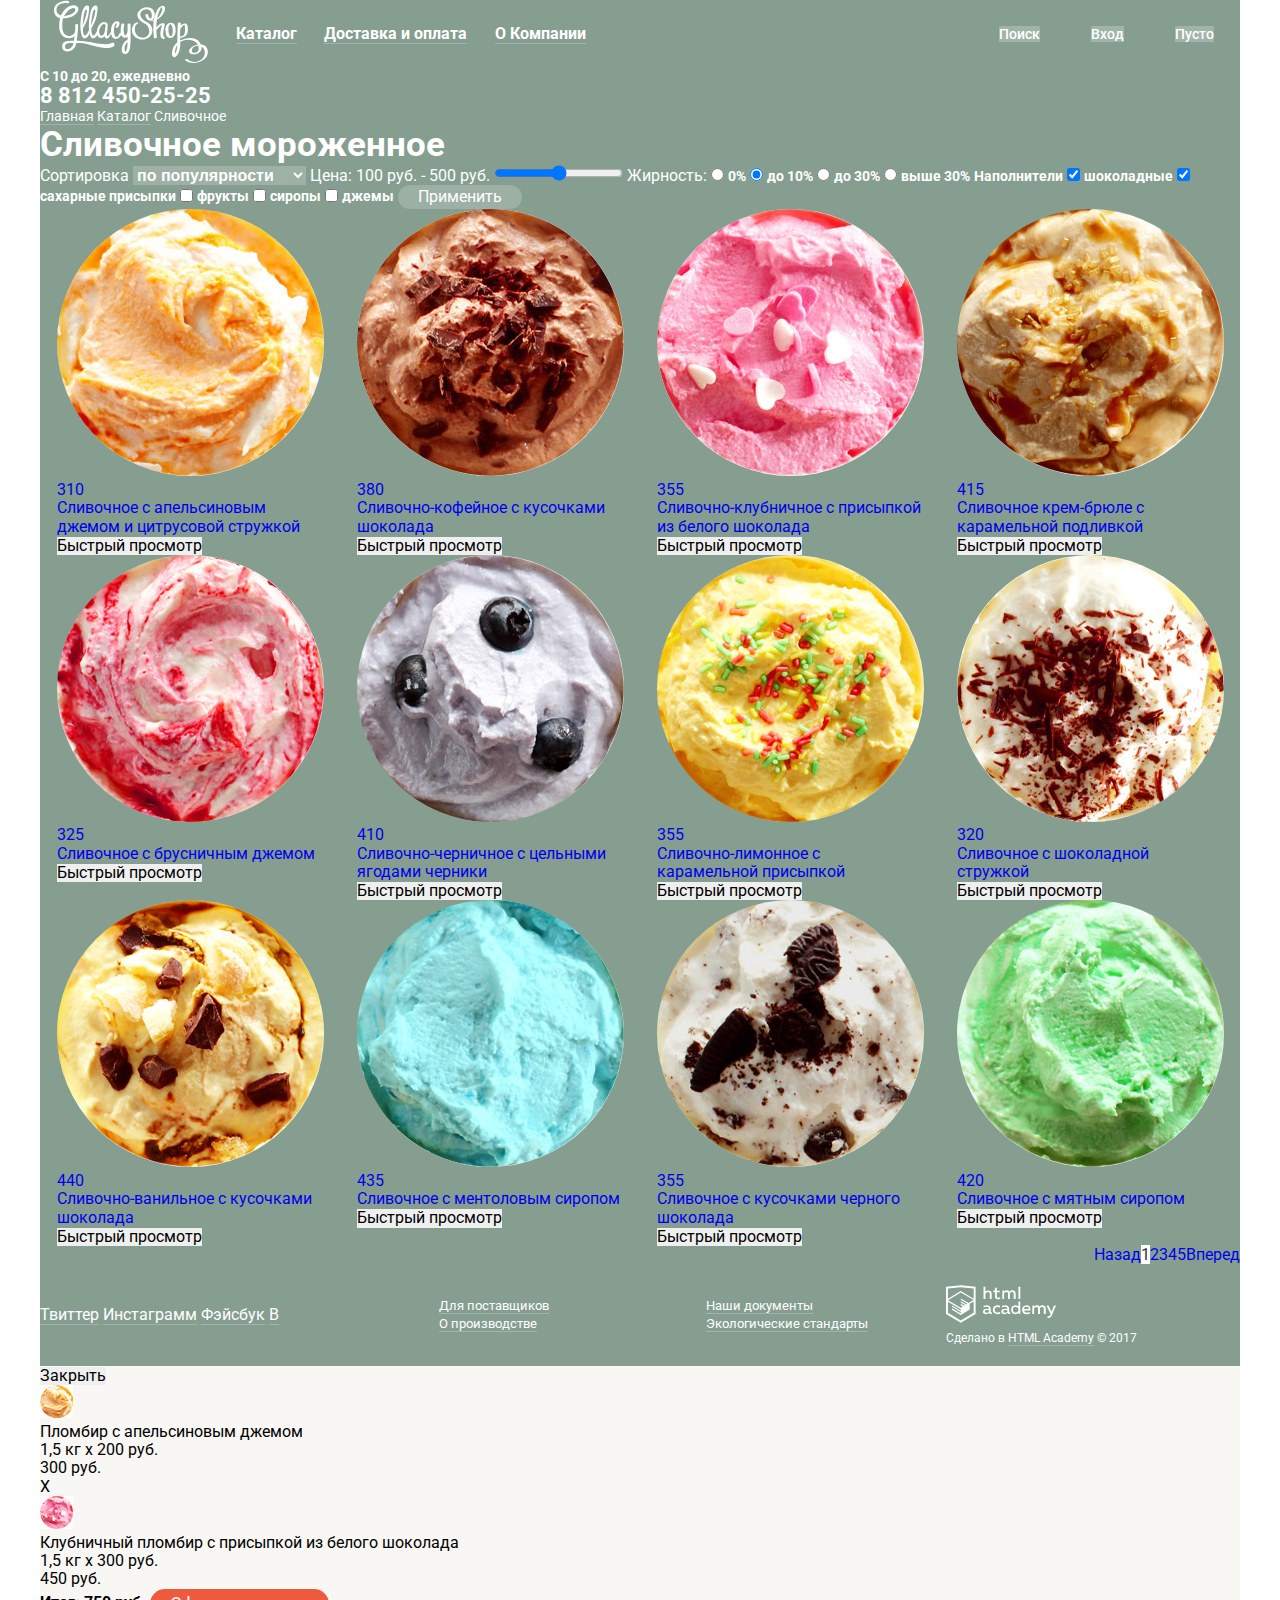
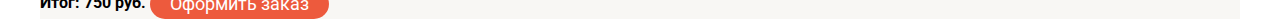
==== commit d5ff4820: "Закончил сетки для основного проекта" ====
--- a/catalog.html
+++ b/catalog.html
@@ -10,294 +10,304 @@
 </head>
 
 <body>
-  <header class="header">
-    <div class="container">
-      <a class="site-link" href="/">
-        <div class="header-img">
-          <img class="header-logo" src="img/logo.svg" alt="logo">
-        </div>
-        <h1 class="visually-hidden">Магазин Глейси — это онлайн и офлайн магазин по продаже мороженого собственного производства на развес</h1>
-      </a>
-      <nav>
-        <ul class="header-menu">
-          <li><a class="btn catalog site-link" href="catalog.html">Каталог</a>
-            <ul class="header-submenu">
-              <li><a href="#"><b>Новинки</b></a></li>
-              <li><a href="catalog.html">Сливочное</a></li>
-              <li><a href="#">Щербеты</a></li>
-              <li><a href="#">Фруктовый лед</a></li>
-              <li><a href="#">Мелорин</a></li>
-            </ul>
-          </li>
-          <li><a class="site-link" href="#">Доставка и оплата</a></li>
-          <li><a class="site-link" href="#">О Компании</a></li>
-        </ul>
-        <ul class="header-user">
-          <li><a href="#" class="header-button header-find" title="Поиск">Поиск</a></li>
-          <li><a href="#" class="header-button header-enter" title="Вход">Вход</a></li>
-          <li><a href="#" class="header-button header-basket" title="Корзина">Пусто</a></li>
-        </ul>
-      </nav>
-      <div class="header-contacts">
-        <p class="work-time">С 10 до 20, ежедневно</p>
-        <p class="work-phone">8 812 450-25-25</p>
+  <div class="wrapper">
+    <header class="header">
+      <div class="header-container">
+        <nav class="header-navigation">
+          <ul class="header-menu">
+            <li>
+              <a class="header-logo-link" href="/">
+                <div class="header-img">
+                  <img class="header-logo" src="img/logo.svg" alt="logo">
+                </div>
+                <!-- <h1 class="visually-hidden">Магазин Глейси — это онлайн и офлайн магазин по продаже мороженого собственного производства на развес</h1> -->
+              </a>
+            </li>
+            <li><a class="catalog site-link" href="catalog.html">Каталог</a>
+              <!-- <ul class="header-submenu">
+                <li><a href="#"><b>Новинки</b></a></li>
+                <li><a href="catalog.html">Сливочное</a></li>
+                <li><a href="#">Щербеты</a></li>
+                <li><a href="#">Фруктовый лед</a></li>
+                <li><a href="#">Мелорин</a></li>
+              </ul> -->
+            </li>
+            <li><a class="site-link" href="#">Доставка и оплата</a></li>
+            <li><a class="site-link" href="#">О Компании</a></li>
+          </ul>
+          <ul class="header-user">
+            <li><a href="#" class="header-button header-find" title="Поиск">Поиск</a></li>
+            <li><a href="#" class="header-button" title="Вход">Вход</a></li>
+            <li><a href="#" class="header-button" title="Корзина">Пусто</a></li>
+          </ul>
+        </nav>
+        <div class="header-contacts">
+          <p class="work-time">С 10 до 20, ежедневно</p>
+          <p class="work-phone">8 812 450-25-25</p>
+        </div>
       </div>
-    </div>
-  </header>
-  <main class="main">
-    <div class="container">
-      <div class="filter">
-        <ul class="breadcrumbs">
-          <li><a class="site-link" href="index.html">Главная</a></li>
-          <li><a class="site-link" href="#">Каталог</a></li>
-          <li class="breadcrumbs-current">Сливочное</li>
-        </ul>
-        <h2 class="title">Сливочное мороженное</h2>
-        <form class="filter-form" action="#" method="get">
-          <label class="filter-label" for="filter-option">Сортировка</label>
-          <select id="filter-option" class="filter-options">
-            <option class="filter-option">по популярности</option>
-            <option class="filter-option">сначала недорогие</option>
-            <option class="filter-option">сначала дорогие</option>
-            <option class="filter-option">по жирности</option>
-          </select>
-          <label class="filter-label">Цена: 100 руб. - 500 руб.</label>
-          <input class="filter-range" type="range">
-          <label class="filter-label">Жирность:</label>
-          <input id="fat-free" type="radio" name="fat" value="0%">
-          <label class="filter-label filter-label-option" for="fat-free">0%</label>
-          <input id="to-10" type="radio" name="fat" value="to10%" checked>
-          <label class="filter-label filter-label-option" for="to-10">до 10%</label>
-          <input id="to-30" type="radio" name="fat" value="to30%">
-          <label class="filter-label filter-label-option" for="to-30">до 30%</label>
-          <input id="over-30" type="radio" name="fat" value="more30%">
-          <label class="filter-label filter-label-option" for="over-30">выше 30%</label>
-          <label class="filter-label filter-label-option" class="filter-label">Наполнители</label>
-          <input type="checkbox" checked>
-          <label class="filter-label filter-label-option">шоколадные</label>
-          <input type="checkbox" checked>
-          <label class="filter-label filter-label-option">сахарные присыпки</label>
-          <input type="checkbox">
-          <label class="filter-label filter-label-option">фрукты</label>
-          <input type="checkbox">
-          <label class="filter-label filter-label-option">сиропы</label>
-          <input type="checkbox">
-          <label class="filter-label filter-label-option">джемы</label>
-          <button class="btn filter-btn" type="submit">Применить</button>
-        </form>
+    </header>
+    <main class="main">
+      <div class="container">
+        <div class="filter">
+          <ul class="breadcrumbs">
+            <li><a class="site-link" href="index.html">Главная</a></li>
+            <li><a class="site-link" href="#">Каталог</a></li>
+            <li class="breadcrumbs-current">Сливочное</li>
+          </ul>
+          <h2 class="title">Сливочное мороженное</h2>
+          <form class="filter-form" action="#" method="get">
+            <label class="filter-label" for="filter-option">Сортировка</label>
+            <select id="filter-option" class="filter-options">
+              <option class="filter-option">по популярности</option>
+              <option class="filter-option">сначала недорогие</option>
+              <option class="filter-option">сначала дорогие</option>
+              <option class="filter-option">по жирности</option>
+            </select>
+            <label class="filter-label">Цена: 100 руб. - 500 руб.</label>
+            <input class="filter-range" type="range">
+            <label class="filter-label">Жирность:</label>
+            <input id="fat-free" type="radio" name="fat" value="0%">
+            <label class="filter-label filter-label-option" for="fat-free">0%</label>
+            <input id="to-10" type="radio" name="fat" value="to10%" checked>
+            <label class="filter-label filter-label-option" for="to-10">до 10%</label>
+            <input id="to-30" type="radio" name="fat" value="to30%">
+            <label class="filter-label filter-label-option" for="to-30">до 30%</label>
+            <input id="over-30" type="radio" name="fat" value="more30%">
+            <label class="filter-label filter-label-option" for="over-30">выше 30%</label>
+            <label class="filter-label filter-label-option" class="filter-label">Наполнители</label>
+            <input type="checkbox" checked>
+            <label class="filter-label filter-label-option">шоколадные</label>
+            <input type="checkbox" checked>
+            <label class="filter-label filter-label-option">сахарные присыпки</label>
+            <input type="checkbox">
+            <label class="filter-label filter-label-option">фрукты</label>
+            <input type="checkbox">
+            <label class="filter-label filter-label-option">сиропы</label>
+            <input type="checkbox">
+            <label class="filter-label filter-label-option">джемы</label>
+            <button class="btn filter-btn" type="submit">Применить</button>
+          </form>
+        </div>
       </div>
-    </div>
-    <section class="ice-cream-catalog">
-      <a class="ice-cream-item" href="#">
+      <section class="ice-cream-catalog">
+        <a class="ice-cream-item" href="#">
+          <div class="container">
+            <div class="item">
+              <div class="item-img">
+                <img src="img/icecream-1.jpg" alt="Сливочное с апельсиновым джемом и цитрусовой стружкой">
+              </div>
+              <p class="price">310</p>
+              <p>Сливочное с апельсиновым джемом и цитрусовой стружкой</p>
+              <button class="item-button">Быстрый просмотр</button>
+            </div>
+          </div>
+        </a>
+        <a class="ice-cream-item" href="#">
+          <div class="container">
+            <div class="item">
+              <div class="item-img">
+                <img src="img/icecream-2.jpg" alt="Сливочно-кофейное с кусочками шоколада">
+              </div>
+              <p class="price">380</p>
+              <p>Сливочно-кофейное с кусочками шоколада</p>
+              <button class="item-button">Быстрый просмотр</button>
+            </div>
+          </div>
+        </a>
+        <a class="ice-cream-item" href="#">
+          <div class="container">
+            <div class="item">
+              <div class="item-img">
+                <img src="img/icecream-3.jpg" alt="Сливочно-клубничное с присыпкой из белого шоколада">
+              </div>
+              <p class="price">355</p>
+              <p>Сливочно-клубничное с присыпкой из белого шоколада</p>
+              <button class="item-button">Быстрый просмотр</button>
+            </div>
+          </div>
+        </a>
+        <a class="ice-cream-item" href="#">
+          <div class="container">
+            <div class="item">
+              <div class="item-img">
+                <img src="img/icecream-4.jpg" alt="Сливочное крем-брюле с карамельной подливкой">
+              </div>
+              <p class="price">415</p>
+              <p>Сливочное крем-брюле с карамельной подливкой</p>
+              <button class="item-button">Быстрый просмотр</button>
+            </div>
+          </div>
+        </a>
+        <a class="ice-cream-item" href="#">
+          <div class="container">
+            <div class="item">
+              <div class="item-img">
+                <img src="img/icecream-5.jpg" alt="Сливочное с брусничным джемом">
+              </div>
+              <p class="price">325</p>
+              <p>Сливочное с брусничным джемом</p>
+              <button class="item-button">Быстрый просмотр</button>
+            </div>
+          </div>
+        </a>
+        <a class="ice-cream-item" href="#">
+          <div class="container">
+            <div class="item">
+              <div class="item-img">
+                <img src="img/icecream-6.jpg" alt="Сливочно-черничное с цельными ягодами черники ">
+              </div>
+              <p class="price">410</p>
+              <p>Сливочно-черничное с цельными ягодами черники </p>
+              <button class="item-button">Быстрый просмотр</button>
+            </div>
+          </div>
+        </a>
+        <a class="ice-cream-item" href="#">
+          <div class="container">
+            <div class="item">
+              <div class="item-img">
+                <img src="img/icecream-7.jpg" alt="Сливочно-лимонное с карамельной присыпкой">
+              </div>
+              <p class="price">355</p>
+              <p>Сливочно-лимонное с карамельной присыпкой</p>
+              <button class="item-button">Быстрый просмотр</button>
+            </div>
+          </div>
+        </a>
+        <a class="ice-cream-item" href="#">
+          <div class="container">
+            <div class="item">
+              <div class="item-img">
+                <img src="img/icecream-8.jpg" alt="Сливочное с шоколадной стружкой">
+              </div>
+              <p class="price">320</p>
+              <p>Сливочное с шоколадной стружкой</p>
+              <button class="item-button">Быстрый просмотр</button>
+            </div>
+          </div>
+        </a>
+        <a class="ice-cream-item" href="#">
+          <div class="container">
+            <div class="item">
+              <div class="item-img">
+                <img src="img/icecream-9.jpg" alt="Сливочно-ванильное с кусочками шоколада">
+              </div>
+              <p class="price">440</p>
+              <p>Сливочно-ванильное с кусочками шоколада</p>
+              <button class="item-button">Быстрый просмотр</button>
+            </div>
+          </div>
+        </a>
+        <a class="ice-cream-item" href="#">
+          <div class="container">
+            <div class="item">
+              <div class="item-img">
+                <img src="img/icecream-10.jpg" alt="Сливочноe с ментоловым сиропом">
+              </div>
+              <p class="price">435</p>
+              <p>Сливочноe с ментоловым сиропом</p>
+              <button class="item-button">Быстрый просмотр</button>
+            </div>
+          </div>
+        </a>
+        <a class="ice-cream-item" href="#">
+          <div class="container">
+            <div class="item">
+              <div class="item-img">
+                <img src="img/icecream-11.jpg" alt="Сливочное с кусочками черного шоколада">
+              </div>
+              <p class="price">355</p>
+              <p>Сливочное с кусочками черного шоколада</p>
+              <button class="item-button">Быстрый просмотр</button>
+            </div>
+          </div>
+        </a>
+        <a class="ice-cream-item" href="#">
+          <div class="container">
+            <div class="item">
+              <div class="item-img">
+                <img src="img/icecream-12.jpg" alt="Сливочное с мятным сиропом">
+              </div>
+              <p class="price">420</p>
+              <p>Сливочное с мятным сиропом</p>
+              <button class="item-button">Быстрый просмотр</button>
+            </div>
+          </div>
+        </a>
+      </section>
+      <section class="pagination">
         <div class="container">
-          <div class="item">
-            <div class="item-img">
-              <img src="img/icecream-1.jpg" alt="Сливочное с апельсиновым джемом и цитрусовой стружкой">
-            </div>
-            <p class="price">310</p>
-            <p>Сливочное с апельсиновым джемом и цитрусовой стружкой</p>
-            <button class="item-button">Быстрый просмотр</button>
-          </div>
-        </div>
-      </a>
-      <a class="ice-cream-item" href="#">
-        <div class="container">
-          <div class="item">
-            <div class="item-img">
-              <img src="img/icecream-2.jpg" alt="Сливочно-кофейное с кусочками шоколада">
-            </div>
-            <p class="price">380</p>
-            <p>Сливочно-кофейное с кусочками шоколада</p>
-            <button class="item-button">Быстрый просмотр</button>
-          </div>
-        </div>
-      </a>
-      <a class="ice-cream-item" href="#">
-        <div class="container">
-          <div class="item">
-            <div class="item-img">
-              <img src="img/icecream-3.jpg" alt="Сливочно-клубничное с присыпкой из белого шоколада">
-            </div>
-            <p class="price">355</p>
-            <p>Сливочно-клубничное с присыпкой из белого шоколада</p>
-            <button class="item-button">Быстрый просмотр</button>
-          </div>
-        </div>
-      </a>
-      <a class="ice-cream-item" href="#">
-        <div class="container">
-          <div class="item">
-            <div class="item-img">
-              <img src="img/icecream-4.jpg" alt="Сливочное крем-брюле с карамельной подливкой">
-            </div>
-            <p class="price">415</p>
-            <p>Сливочное крем-брюле с карамельной подливкой</p>
-            <button class="item-button">Быстрый просмотр</button>
-          </div>
-        </div>
-      </a>
-      <a class="ice-cream-item" href="#">
-        <div class="container">
-          <div class="item">
-            <div class="item-img">
-              <img src="img/icecream-5.jpg" alt="Сливочное с брусничным джемом">
-            </div>
-            <p class="price">325</p>
-            <p>Сливочное с брусничным джемом</p>
-            <button class="item-button">Быстрый просмотр</button>
-          </div>
-        </div>
-      </a>
-      <a class="ice-cream-item" href="#">
-        <div class="container">
-          <div class="item">
-            <div class="item-img">
-              <img src="img/icecream-6.jpg" alt="Сливочно-черничное с цельными ягодами черники ">
-            </div>
-            <p class="price">410</p>
-            <p>Сливочно-черничное с цельными ягодами черники </p>
-            <button class="item-button">Быстрый просмотр</button>
-          </div>
-        </div>
-      </a>
-      <a class="ice-cream-item" href="#">
-        <div class="container">
-          <div class="item">
-            <div class="item-img">
-              <img src="img/icecream-7.jpg" alt="Сливочно-лимонное с карамельной присыпкой">
-            </div>
-            <p class="price">355</p>
-            <p>Сливочно-лимонное с карамельной присыпкой</p>
-            <button class="item-button">Быстрый просмотр</button>
-          </div>
-        </div>
-      </a>
-      <a class="ice-cream-item" href="#">
-        <div class="container">
-          <div class="item">
-            <div class="item-img">
-              <img src="img/icecream-8.jpg" alt="Сливочное с шоколадной стружкой">
-            </div>
-            <p class="price">320</p>
-            <p>Сливочное с шоколадной стружкой</p>
-            <button class="item-button">Быстрый просмотр</button>
-          </div>
-        </div>
-      </a>
-      <a class="ice-cream-item" href="#">
-        <div class="container">
-          <div class="item">
-            <div class="item-img">
-              <img src="img/icecream-9.jpg" alt="Сливочно-ванильное с кусочками шоколада">
-            </div>
-            <p class="price">440</p>
-            <p>Сливочно-ванильное с кусочками шоколада</p>
-            <button class="item-button">Быстрый просмотр</button>
-          </div>
-        </div>
-      </a>
-      <a class="ice-cream-item" href="#">
-        <div class="container">
-          <div class="item">
-            <div class="item-img">
-              <img src="img/icecream-10.jpg" alt="Сливочноe с ментоловым сиропом">
-            </div>
-            <p class="price">435</p>
-            <p>Сливочноe с ментоловым сиропом</p>
-            <button class="item-button">Быстрый просмотр</button>
-          </div>
-        </div>
-      </a>
-      <a class="ice-cream-item" href="#">
-        <div class="container">
-          <div class="item">
-            <div class="item-img">
-              <img src="img/icecream-11.jpg" alt="Сливочное с кусочками черного шоколада">
-            </div>
-            <p class="price">355</p>
-            <p>Сливочное с кусочками черного шоколада</p>
-            <button class="item-button">Быстрый просмотр</button>
-          </div>
-        </div>
-      </a>
-      <a class="ice-cream-item" href="#">
-        <div class="container">
-          <div class="item">
-            <div class="item-img">
-              <img src="img/icecream-12.jpg" alt="Сливочное с мятным сиропом">
-            </div>
-            <p class="price">420</p>
-            <p>Сливочное с мятным сиропом</p>
-            <button class="item-button">Быстрый просмотр</button>
-          </div>
-        </div>
-      </a>
-    </section>
-    <section class="pagination">
+          <a href="#" class="icon-prev">Назад</a>
+          <ul class="pagination-links">
+            <li><a href="#" class="pagination-item pagination-item-active">1</a></li>
+            <li><a href="#" class="pagination-item">2</a></li>
+            <li><a href="#" class="pagination-item">3</a></li>
+            <li><a href="#" class="pagination-item">4</a></li>
+            <li><a href="#" class="pagination-item">5</a></li>
+          </ul>
+          <a href="#" class="icon-next">Вперед</a>
+        </div>
+      </section>
+    </main>
+    <footer class="main-footer">
       <div class="container">
-        <a href="#" class="icon-prev">Назад</a>
-        <ul class="pagination-links">
-          <li><a href="#" class="pagination-item pagination-item-active">1</a></li>
-          <li><a href="#" class="pagination-item">2</a></li>
-          <li><a href="#" class="pagination-item">3</a></li>
-          <li><a href="#" class="pagination-item">4</a></li>
-          <li><a href="#" class="pagination-item">5</a></li>
-        </ul>
-        <a href="#" class="icon-next">Вперед</a>
+        <div class="main-footer-social">
+          <a href="#" class="footer-social-icon site-link">Твиттер</a>
+          <a href="#" class="footer-social-icon site-link">Инстаграмм</a>
+          <a href="#" class="footer-social-icon site-link">Фэйсбук</a>
+          <a href="#" class="footer-social-icon site-link">B</a>
+        </div>
+        <div class="main-footer-links">
+          <div class="footer-menu-wrapper">
+            <ul class="footer-menu">
+	           <li class="footer-menu-item"><a href="#" class="footer-menu-link site-link">Для поставщиков</a></li>
+	           <li class="footer-menu-item"><a href="#" class="footer-menu-link site-link">О производстве</a></li>
+	         </ul>
+	        </div>
+					<div class="footer-menu-wrapper">
+						<ul class="footer-menu">
+							<li class="footer-menu-item"><a href="#" class="footer-menu-link site-link">Наши документы</a></li>
+	            <li class="footer-menu-item"><a href="#" class="footer-menu-link site-link">Экологические стандарты</a></li>
+						</ul>
+					</div>
+        </div>
+        <div class="main-footer-copyright">
+          <a class="footer-academy-link" href="https://htmlacademy.ru/intensive/htmlcss">
+            <div class="footer-img">
+              <img src="img/logo-htmlacademy.svg" alt="HTML Academy" width="110px" height="40px">
+            </div>
+            <p class="footer-copyright-academy">Сделано в <span class="footer-academy site-link">HTML Academy</span> &copy 2017</p>
+          </a>
+        </div>
       </div>
-    </section>
-  </main>
-  <footer class="main-footer">
-    <div class="container">
-      <div class="main-footer-social">
-        <span class="main-footer-social-twitter"></span>
-        <span class="main-footer-social-instagram"></span>
-        <span class="main-footer-social-facebook"></span>
-        <span class="main-footer-social-b"></span>
-      </div>
-      <div class="main-footer-links">
-        <ul class="footer-menu">
-          <li><a href="#">Для поставщиков</a></li>
-          <li><a href="#">О производстве</a></li>
-          <li><a href="#">Наши документы</a></li>
-          <li><a href="#">Экологические стандарты</a></li>
-        </ul>
-      </div>
-      <div class="main-footer-copyright">
-        <a href="#">
-          <div class="footer-img">
-            <img src="img/logo-htmlacademy.svg" alt="HTML Academy" width="110px" height="40px">
-          </div>
-          <p>Сделано в HTML Academy &copy 2017</p>
-        </a>
-      </div>
-    </div>
-  </footer>
-  <div class="modal cart">
-    <div class="container">
-      <div class="item">
-        <button class="modal-close">Закрыть</button>
-        <div class="modal-img">
-          <img src="img/orange-modal.jpg" alt="Пломбир с апельсиновым джемом">
-        </div>
-        <p>Пломбир с апельсиновым джемом</p>
-        <p>1,5 кг х <span class="cost">200 руб.</p>
-				<p>300 руб.</p>
+    </footer>
+    <div class="modal cart">
+      <div class="container">
+        <div class="item">
+          <button class="modal-close">Закрыть</button>
+          <div class="modal-img">
+            <img src="img/orange-modal.jpg" alt="Пломбир с апельсиновым джемом">
+          </div>
+          <p>Пломбир с апельсиновым джемом</p>
+          <p>1,5 кг х <span class="cost">200 руб.</p>
+					<p>300 руб.</p>
+				</div>
 			</div>
+			<div class="container">
+				<div class="item">
+					<span class="icon-close">X</span>
+            <div class="modal-img">
+              <img src="img/strawberry-modal.jpg" alt="Клубничный пломбир с присыпкой из белого шоколада">
+            </div>
+            <p>Клубничный пломбир с присыпкой из белого шоколада</p>
+            <p>1,5 кг х <span class="cost">300 руб.</p>
+					<p>450 руб.</p>
+				</div>
+			</div>
+			<b>Итог: 750 руб.</b>
+			<button class="btn cart-btn">Оформить заказ</button>
 		</div>
-		<div class="container">
-			<div class="item">
-				<span class="icon-close">X</span>
-          <div class="modal-img">
-            <img src="img/strawberry-modal.jpg" alt="Клубничный пломбир с присыпкой из белого шоколада">
-          </div>
-          <p>Клубничный пломбир с присыпкой из белого шоколада</p>
-          <p>1,5 кг х <span class="cost">300 руб.</p>
-				<p>450 руб.</p>
-			</div>
-		</div>
-		<b>Итог: 750 руб.</b>
-		<button class="btn cart-btn">Оформить заказ</button>
-	</div>
+	</div
 </body>
 </html>
--- a/css/style.css
+++ b/css/style.css
@@ -10,7 +10,13 @@
   font-size: 16px;
   color: #000000;
   font-weight: normal;
-  background-color: #859e90;
+  background-color: #fff;
+}
+
+.wrapper {
+	width: 1200px;
+	background-color: #859e90;
+	margin: 0 auto;
 }
 
 a {
@@ -319,10 +325,6 @@
   color: #ffffff;
 }
 
-/*.breadcrumbs-current {
-  color: #ffffff;
-}*/
-
 .filter-btn {
   background-color: #9cb0a4;
   font-size: 16px;
@@ -405,7 +407,6 @@
   cursor: pointer;
 }
 
-
 /*Модальные окна*/
 
 .modal {
@@ -424,3 +425,107 @@
   border-bottom: 1px solid #adacaa;
   color: #adacaa;
 }
+
+/*Сетки*/
+
+
+.header-container {
+	min-height: 83px;
+}
+
+.header-navigation, .header-menu, .header-user {
+	display: flex;
+	justify-content: space-between;
+}
+
+/*.header-logo-link {
+	width: 160px;
+}*/
+
+.header-menu {
+	width: 560px;
+	justify-content: space-around;
+	align-items: center;
+}
+
+.header-user {
+	width: 267px;
+	justify-content: space-around;
+	align-items: center;
+}
+
+.offer .container {
+	display: flex;
+	justify-content: space-around;
+}
+
+.main-hits .container {
+	display: flex;
+	justify-content: space-around;
+}
+
+.shop-description {
+	margin: 0 auto;
+}
+
+.main-blog-wrapper {
+	display: flex;
+	justify-content: space-around;
+}
+
+.main-footer .container {
+	display: flex;
+	justify-content: space-around;
+	height: 102px;
+	align-items: center;
+}
+
+.main-footer-social {
+	width: 320px;
+}
+
+.main-footer-links {
+	width: 560px;
+}
+
+.main-footer-copyright {
+	width: 294px;
+}
+
+.main-footer-links {
+	display: flex;
+	justify-content: space-around;
+	width: 586px;
+	
+}
+
+/*Сетки для Каталога*/
+
+.breadcrumbs li {
+	display: inline-block;
+}
+
+.ice-cream-catalog {
+	display: flex;
+	justify-content: space-around;
+	width: 1200px;
+	flex-wrap: wrap;
+	//align-items: center;
+}
+
+.ice-cream-item {
+	width: 267px;
+}
+
+.item-img img {
+	border-radius: 50%;
+}
+
+.pagination {
+	display: flex;
+	flex-direction: row-reverse;
+}
+
+.pagination .container, .pagination-links {
+	display: flex;
+}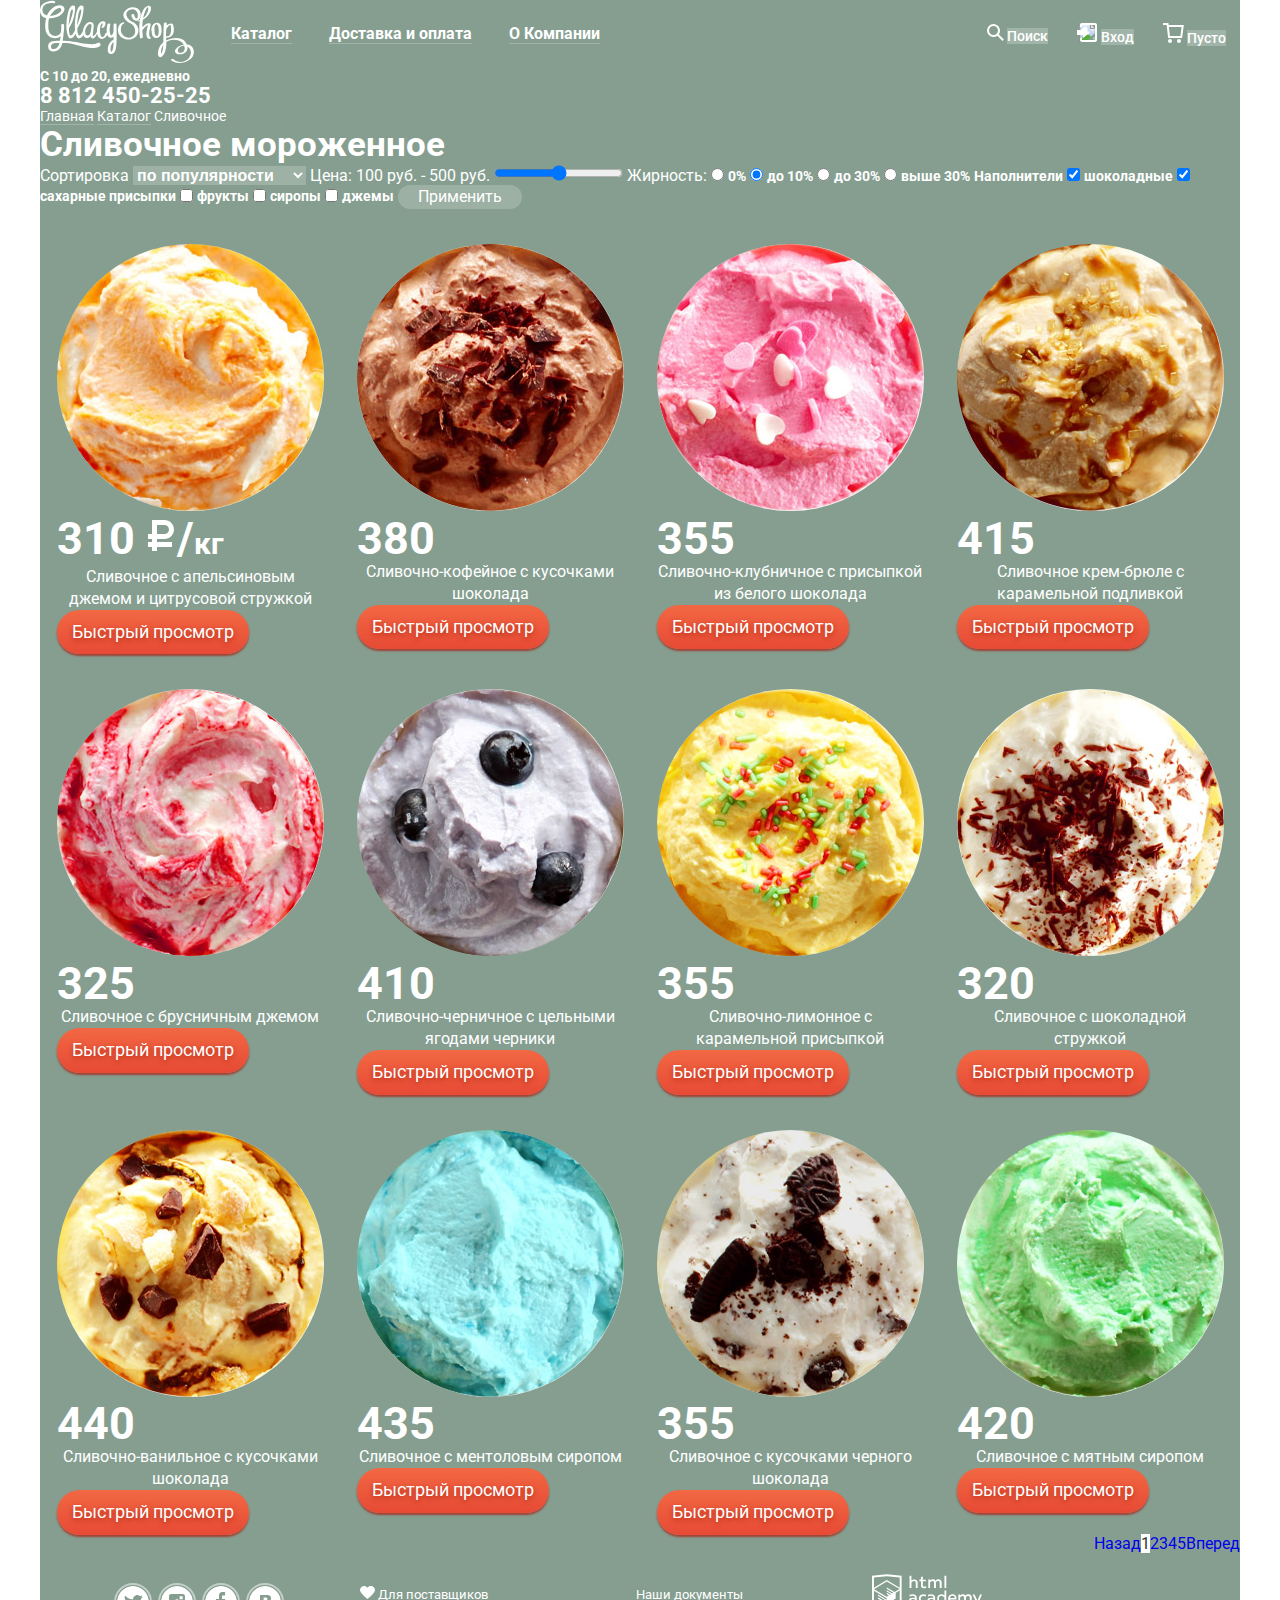
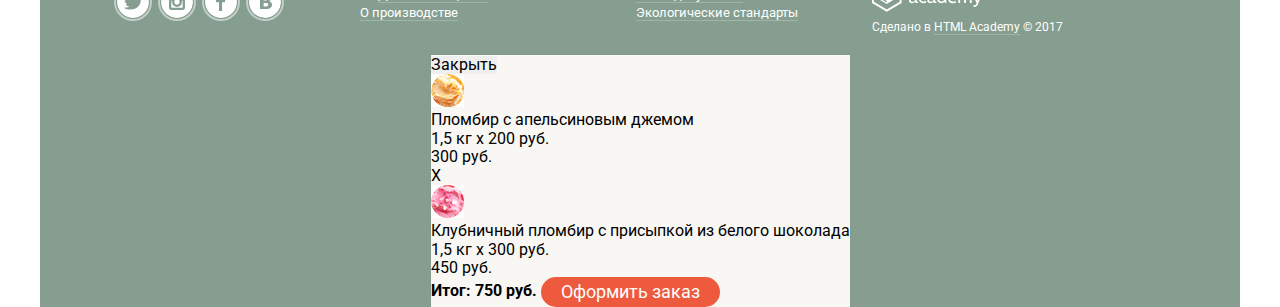
==== commit b9d33004: "Добавил графику и поправил по замечениям" ====
--- a/catalog.html
+++ b/catalog.html
@@ -1,313 +1,338 @@
 <!DOCTYPE html>
 <html lang="en">
-
-<head>
-  <meta charset="UTF-8">
-  <title>Глейси-каталог</title>
-  <link rel="stylesheet" href="css/normalize.css">
-  <link href="https://fonts.googleapis.com/css?family=Roboto:400,700&amp;subset=cyrillic" rel="stylesheet">
-  <link href="css/style.css" rel="stylesheet">
-</head>
-
-<body>
-  <div class="wrapper">
-    <header class="header">
-      <div class="header-container">
-        <nav class="header-navigation">
-          <ul class="header-menu">
-            <li>
-              <a class="header-logo-link" href="/">
-                <div class="header-img">
-                  <img class="header-logo" src="img/logo.svg" alt="logo">
-                </div>
-                <!-- <h1 class="visually-hidden">Магазин Глейси — это онлайн и офлайн магазин по продаже мороженого собственного производства на развес</h1> -->
-              </a>
-            </li>
-            <li><a class="catalog site-link" href="catalog.html">Каталог</a>
-              <!-- <ul class="header-submenu">
-                <li><a href="#"><b>Новинки</b></a></li>
-                <li><a href="catalog.html">Сливочное</a></li>
-                <li><a href="#">Щербеты</a></li>
-                <li><a href="#">Фруктовый лед</a></li>
-                <li><a href="#">Мелорин</a></li>
-              </ul> -->
-            </li>
-            <li><a class="site-link" href="#">Доставка и оплата</a></li>
-            <li><a class="site-link" href="#">О Компании</a></li>
-          </ul>
-          <ul class="header-user">
-            <li><a href="#" class="header-button header-find" title="Поиск">Поиск</a></li>
-            <li><a href="#" class="header-button" title="Вход">Вход</a></li>
-            <li><a href="#" class="header-button" title="Корзина">Пусто</a></li>
-          </ul>
-        </nav>
-        <div class="header-contacts">
-          <p class="work-time">С 10 до 20, ежедневно</p>
-          <p class="work-phone">8 812 450-25-25</p>
-        </div>
-      </div>
-    </header>
-    <main class="main">
-      <div class="container">
-        <div class="filter">
-          <ul class="breadcrumbs">
-            <li><a class="site-link" href="index.html">Главная</a></li>
-            <li><a class="site-link" href="#">Каталог</a></li>
-            <li class="breadcrumbs-current">Сливочное</li>
-          </ul>
-          <h2 class="title">Сливочное мороженное</h2>
-          <form class="filter-form" action="#" method="get">
-            <label class="filter-label" for="filter-option">Сортировка</label>
-            <select id="filter-option" class="filter-options">
-              <option class="filter-option">по популярности</option>
-              <option class="filter-option">сначала недорогие</option>
-              <option class="filter-option">сначала дорогие</option>
-              <option class="filter-option">по жирности</option>
-            </select>
-            <label class="filter-label">Цена: 100 руб. - 500 руб.</label>
-            <input class="filter-range" type="range">
-            <label class="filter-label">Жирность:</label>
-            <input id="fat-free" type="radio" name="fat" value="0%">
-            <label class="filter-label filter-label-option" for="fat-free">0%</label>
-            <input id="to-10" type="radio" name="fat" value="to10%" checked>
-            <label class="filter-label filter-label-option" for="to-10">до 10%</label>
-            <input id="to-30" type="radio" name="fat" value="to30%">
-            <label class="filter-label filter-label-option" for="to-30">до 30%</label>
-            <input id="over-30" type="radio" name="fat" value="more30%">
-            <label class="filter-label filter-label-option" for="over-30">выше 30%</label>
-            <label class="filter-label filter-label-option" class="filter-label">Наполнители</label>
-            <input type="checkbox" checked>
-            <label class="filter-label filter-label-option">шоколадные</label>
-            <input type="checkbox" checked>
-            <label class="filter-label filter-label-option">сахарные присыпки</label>
-            <input type="checkbox">
-            <label class="filter-label filter-label-option">фрукты</label>
-            <input type="checkbox">
-            <label class="filter-label filter-label-option">сиропы</label>
-            <input type="checkbox">
-            <label class="filter-label filter-label-option">джемы</label>
-            <button class="btn filter-btn" type="submit">Применить</button>
-          </form>
-        </div>
-      </div>
-      <section class="ice-cream-catalog">
-        <a class="ice-cream-item" href="#">
-          <div class="container">
-            <div class="item">
-              <div class="item-img">
-                <img src="img/icecream-1.jpg" alt="Сливочное с апельсиновым джемом и цитрусовой стружкой">
-              </div>
-              <p class="price">310</p>
-              <p>Сливочное с апельсиновым джемом и цитрусовой стружкой</p>
-              <button class="item-button">Быстрый просмотр</button>
-            </div>
-          </div>
-        </a>
-        <a class="ice-cream-item" href="#">
-          <div class="container">
-            <div class="item">
-              <div class="item-img">
-                <img src="img/icecream-2.jpg" alt="Сливочно-кофейное с кусочками шоколада">
-              </div>
-              <p class="price">380</p>
-              <p>Сливочно-кофейное с кусочками шоколада</p>
-              <button class="item-button">Быстрый просмотр</button>
-            </div>
-          </div>
-        </a>
-        <a class="ice-cream-item" href="#">
-          <div class="container">
-            <div class="item">
-              <div class="item-img">
-                <img src="img/icecream-3.jpg" alt="Сливочно-клубничное с присыпкой из белого шоколада">
-              </div>
-              <p class="price">355</p>
-              <p>Сливочно-клубничное с присыпкой из белого шоколада</p>
-              <button class="item-button">Быстрый просмотр</button>
-            </div>
-          </div>
-        </a>
-        <a class="ice-cream-item" href="#">
-          <div class="container">
-            <div class="item">
-              <div class="item-img">
-                <img src="img/icecream-4.jpg" alt="Сливочное крем-брюле с карамельной подливкой">
-              </div>
-              <p class="price">415</p>
-              <p>Сливочное крем-брюле с карамельной подливкой</p>
-              <button class="item-button">Быстрый просмотр</button>
-            </div>
-          </div>
-        </a>
-        <a class="ice-cream-item" href="#">
-          <div class="container">
-            <div class="item">
-              <div class="item-img">
-                <img src="img/icecream-5.jpg" alt="Сливочное с брусничным джемом">
-              </div>
-              <p class="price">325</p>
-              <p>Сливочное с брусничным джемом</p>
-              <button class="item-button">Быстрый просмотр</button>
-            </div>
-          </div>
-        </a>
-        <a class="ice-cream-item" href="#">
-          <div class="container">
-            <div class="item">
-              <div class="item-img">
-                <img src="img/icecream-6.jpg" alt="Сливочно-черничное с цельными ягодами черники ">
-              </div>
-              <p class="price">410</p>
-              <p>Сливочно-черничное с цельными ягодами черники </p>
-              <button class="item-button">Быстрый просмотр</button>
-            </div>
-          </div>
-        </a>
-        <a class="ice-cream-item" href="#">
-          <div class="container">
-            <div class="item">
-              <div class="item-img">
-                <img src="img/icecream-7.jpg" alt="Сливочно-лимонное с карамельной присыпкой">
-              </div>
-              <p class="price">355</p>
-              <p>Сливочно-лимонное с карамельной присыпкой</p>
-              <button class="item-button">Быстрый просмотр</button>
-            </div>
-          </div>
-        </a>
-        <a class="ice-cream-item" href="#">
-          <div class="container">
-            <div class="item">
-              <div class="item-img">
-                <img src="img/icecream-8.jpg" alt="Сливочное с шоколадной стружкой">
-              </div>
-              <p class="price">320</p>
-              <p>Сливочное с шоколадной стружкой</p>
-              <button class="item-button">Быстрый просмотр</button>
-            </div>
-          </div>
-        </a>
-        <a class="ice-cream-item" href="#">
-          <div class="container">
-            <div class="item">
-              <div class="item-img">
-                <img src="img/icecream-9.jpg" alt="Сливочно-ванильное с кусочками шоколада">
-              </div>
-              <p class="price">440</p>
-              <p>Сливочно-ванильное с кусочками шоколада</p>
-              <button class="item-button">Быстрый просмотр</button>
-            </div>
-          </div>
-        </a>
-        <a class="ice-cream-item" href="#">
-          <div class="container">
-            <div class="item">
-              <div class="item-img">
-                <img src="img/icecream-10.jpg" alt="Сливочноe с ментоловым сиропом">
-              </div>
-              <p class="price">435</p>
-              <p>Сливочноe с ментоловым сиропом</p>
-              <button class="item-button">Быстрый просмотр</button>
-            </div>
-          </div>
-        </a>
-        <a class="ice-cream-item" href="#">
-          <div class="container">
-            <div class="item">
-              <div class="item-img">
-                <img src="img/icecream-11.jpg" alt="Сливочное с кусочками черного шоколада">
-              </div>
-              <p class="price">355</p>
-              <p>Сливочное с кусочками черного шоколада</p>
-              <button class="item-button">Быстрый просмотр</button>
-            </div>
-          </div>
-        </a>
-        <a class="ice-cream-item" href="#">
-          <div class="container">
-            <div class="item">
-              <div class="item-img">
-                <img src="img/icecream-12.jpg" alt="Сливочное с мятным сиропом">
-              </div>
-              <p class="price">420</p>
-              <p>Сливочное с мятным сиропом</p>
-              <button class="item-button">Быстрый просмотр</button>
-            </div>
-          </div>
-        </a>
-      </section>
-      <section class="pagination">
-        <div class="container">
-          <a href="#" class="icon-prev">Назад</a>
-          <ul class="pagination-links">
-            <li><a href="#" class="pagination-item pagination-item-active">1</a></li>
-            <li><a href="#" class="pagination-item">2</a></li>
-            <li><a href="#" class="pagination-item">3</a></li>
-            <li><a href="#" class="pagination-item">4</a></li>
-            <li><a href="#" class="pagination-item">5</a></li>
-          </ul>
-          <a href="#" class="icon-next">Вперед</a>
-        </div>
-      </section>
-    </main>
-    <footer class="main-footer">
-      <div class="container">
-        <div class="main-footer-social">
-          <a href="#" class="footer-social-icon site-link">Твиттер</a>
-          <a href="#" class="footer-social-icon site-link">Инстаграмм</a>
-          <a href="#" class="footer-social-icon site-link">Фэйсбук</a>
-          <a href="#" class="footer-social-icon site-link">B</a>
-        </div>
-        <div class="main-footer-links">
-          <div class="footer-menu-wrapper">
-            <ul class="footer-menu">
-	           <li class="footer-menu-item"><a href="#" class="footer-menu-link site-link">Для поставщиков</a></li>
-	           <li class="footer-menu-item"><a href="#" class="footer-menu-link site-link">О производстве</a></li>
-	         </ul>
-	        </div>
-					<div class="footer-menu-wrapper">
-						<ul class="footer-menu">
-							<li class="footer-menu-item"><a href="#" class="footer-menu-link site-link">Наши документы</a></li>
-	            <li class="footer-menu-item"><a href="#" class="footer-menu-link site-link">Экологические стандарты</a></li>
-						</ul>
+	<head>
+	  <meta charset="UTF-8">
+	  <title>Глейси-каталог</title>
+	  <link rel="stylesheet" href="css/normalize.css">
+	  <link href="https://fonts.googleapis.com/css?family=Roboto:400,700&amp;subset=cyrillic" rel="stylesheet">
+	  <link href="css/style.css" rel="stylesheet">
+	</head>
+	<body>
+	  <div class="catalog-wrapper">
+	    <header class="header">
+	      <div class="header-container">
+	        <nav class="header-navigation">
+	          <ul class="header-menu">
+	          	<li>
+	          		<a class="header-logo-link" href="/">
+				          <div class="header-img">
+				            <img class="header-logo" src="img/logo.svg" alt="logo">
+				          </div>
+			          	<!-- <h1 class="visually-hidden">Магазин Глейси — это онлайн и офлайн магазин по продаже мороженого собственного производства на развес</h1> -->
+		        	</a>
+	          	</li>
+	            <li><a class="catalog site-link" href="catalog.html">Каталог</a>
+	              <!-- <ul class="header-submenu">
+	                <li><a href="#"><b>Новинки</b></a></li>
+	                <li><a href="catalog.html">Сливочное</a></li>
+	                <li><a href="#">Щербеты</a></li>
+	                <li><a href="#">Фруктовый лед</a></li>
+	                <li><a href="#">Мелорин</a></li>
+	              </ul> -->
+	            </li>
+	            <li><a class="site-link" href="#">Доставка и оплата</a></li>
+	            <li><a class="site-link" href="#">О Компании</a></li>
+	          </ul>
+	          <ul class="header-user">
+	            <li>
+	            	<svg xmlns="http://www.w3.org/2000/svg" xmlns:xlink="http://www.w3.org/1999/xlink" width="17" height="17" viewBox="0 0 17 17"><path fill="#fff" d="M16.958 15.527L11.75 10.32A6.455 6.455 0 0 0 13 6.5 6.5 6.5 0 1 0 6.5 13a6.465 6.465 0 0 0 3.839-1.263l5.205 5.204 1.414-1.414zM6.5 11C4.019 11 2 8.981 2 6.5S4.019 2 6.5 2 11 4.019 11 6.5 8.981 11 6.5 11z"/></svg>
+	            	<a href="#" class="header-button header-find" title="Поиск">Поиск</a>
+	            </li>
+	            <li>
+	            	<svg version="1.1" id="Layer_1" xmlns="http://www.w3.org/2000/svg" xmlns:xlink="http://www.w3.org/1999/xlink" x="0px" y="0px" width="21px" height="19px" viewBox="0 0 21 19" enable-background="new 0 0 21 19" xml:space="preserve"><image overflow="visible" width="21" height="19" xlink:href="Вход.png"> </image><g><polygon fill="#FFFFFF" points="6,14.875 12.917,9.5 6,4.125 6,7.042 -0.042,7.042 -0.042,11.959 6,11.959"/><path fill="#FFFFFF" d="M18,0H5C3.9,0,3,0.9,3,2v2h2V2h13v15H5v-2H3v2c0,1.1,0.9,2,2,2h13c1.1,0,2-0.9,2-2V2C20,0.9,19.1,0,18,0z"/>
+									</g></svg>
+	            	<a href="#" class="header-button" title="Вход">Вход</a>
+	            </li>
+	            <li>
+	            	<svg xmlns="http://www.w3.org/2000/svg" width="21" height="20" viewBox="0 0 21 20"><g fill="#FFF"><path d="M5.657 2.031L5.422 0H0v2h3.64l1.5 13h13.988l1.699-12.969H5.657zM17.372 13H6.922L5.888 4.031h12.66L17.372 13z"/><circle cx="6.984" cy="18" r="2"/><circle cx="15.984" cy="18" r="2"/></g></svg>
+	            	<a href="#" class="header-button" title="Корзина">Пусто</a>
+	            </li>
+	          </ul>
+	        </nav>
+	        <div class="header-contacts">
+	          <p class="work-time">С 10 до 20, ежедневно</p>
+	          <p class="work-phone">8 812 450-25-25</p>
+	        </div>
+	      </div>
+    	</header>
+	    <main class="main">
+	      <div class="container">
+	        <div class="filter">
+	          <ul class="breadcrumbs">
+	            <li><a class="site-link" href="index.html">Главная</a></li>
+	            <li><a class="site-link" href="#">Каталог</a></li>
+	            <li class="breadcrumbs-current">Сливочное</li>
+	          </ul>
+	          <h2 class="title">Сливочное мороженное</h2>
+	          <form class="filter-form" action="#" method="get">
+	            <label class="filter-label" for="filter-option">Сортировка</label>
+	            <select id="filter-option" class="filter-options">
+	              <option class="filter-option">по популярности</option>
+	              <option class="filter-option">сначала недорогие</option>
+	              <option class="filter-option">сначала дорогие</option>
+	              <option class="filter-option">по жирности</option>
+	            </select>
+	            <label class="filter-label">Цена: 100 руб. - 500 руб.</label>
+	            <input class="filter-range" type="range">
+	            <label class="filter-label">Жирность:</label>
+	            <input id="fat-free" type="radio" name="fat" value="0%">
+	            <label class="filter-label filter-label-option" for="fat-free">0%</label>
+	            <input id="to-10" type="radio" name="fat" value="to10%" checked>
+	            <label class="filter-label filter-label-option" for="to-10">до 10%</label>
+	            <input id="to-30" type="radio" name="fat" value="to30%">
+	            <label class="filter-label filter-label-option" for="to-30">до 30%</label>
+	            <input id="over-30" type="radio" name="fat" value="more30%">
+	            <label class="filter-label filter-label-option" for="over-30">выше 30%</label>
+	            <label class="filter-label filter-label-option" class="filter-label">Наполнители</label>
+	            <input type="checkbox" checked>
+	            <label class="filter-label filter-label-option">шоколадные</label>
+	            <input type="checkbox" checked>
+	            <label class="filter-label filter-label-option">сахарные присыпки</label>
+	            <input type="checkbox">
+	            <label class="filter-label filter-label-option">фрукты</label>
+	            <input type="checkbox">
+	            <label class="filter-label filter-label-option">сиропы</label>
+	            <input type="checkbox">
+	            <label class="filter-label filter-label-option">джемы</label>
+	            <button class="btn filter-btn" type="submit">Применить</button>
+	          </form>
+	        </div>
+	      </div>
+	      <section class="catalog-items">
+	        <a class="catalog-item" href="#">
+	          <div class="container">
+	            <div class="item">
+	              <div class="item-img">
+	                <img src="img/icecream-1.jpg" alt="Сливочное с апельсиновым джемом и цитрусовой стружкой">
+	              </div>
+	              <p class="price">310
+									<svg xmlns="http://www.w3.org/2000/svg" width="31" height="36" viewBox="0 0 31 36"><path fill="#FFF" d="M11 21h7.451c5.247 0 9.5-4.253 9.5-9.5S23.698 2 18.451 2H6v14H2v5h4v3H2v5h4v4h5v-4h15v-5H11v-3zm0-14h7.451v-.03a4.53 4.53 0 0 1 0 9.06V16H11V7z"/>
+									</svg>/<span class="price-weight">кг<span>
+	              </p>
+	              <p class="item-title">Сливочное с апельсиновым джемом и цитрусовой стружкой</p>
+	              <button class="item-button">Быстрый просмотр</button>
+	            </div>
+	          </div>
+	        </a>
+	        <a class="catalog-item" href="#">
+	          <div class="container">
+	            <div class="item">
+	              <div class="item-img">
+	                <img src="img/icecream-2.jpg" alt="Сливочно-кофейное с кусочками шоколада">
+	              </div>
+	              <p class="price">380</p>
+	              <p class="item-title">Сливочно-кофейное с кусочками шоколада</p>
+	              <button class="item-button">Быстрый просмотр</button>
+	            </div>
+	          </div>
+	        </a>
+	        <a class="catalog-item" href="#">
+	          <div class="container">
+	            <div class="item">
+	              <div class="item-img">
+	                <img src="img/icecream-3.jpg" alt="Сливочно-клубничное с присыпкой из белого шоколада">
+	              </div>
+	              <p class="price">355</p>
+	              <p class="item-title">Сливочно-клубничное с присыпкой из белого шоколада</p>
+	              <button class="item-button">Быстрый просмотр</button>
+	            </div>
+	          </div>
+	        </a>
+	        <a class="catalog-item" href="#">
+	          <div class="container">
+	            <div class="item">
+	              <div class="item-img">
+	                <img src="img/icecream-4.jpg" alt="Сливочное крем-брюле с карамельной подливкой">
+	              </div>
+	              <p class="price">415</p>
+	              <p class="item-title">Сливочное крем-брюле с карамельной подливкой</p>
+	              <button class="item-button">Быстрый просмотр</button>
+	            </div>
+	          </div>
+	        </a>
+	        <a class="catalog-item" href="#">
+	          <div class="container">
+	            <div class="item">
+	              <div class="item-img">
+	                <img src="img/icecream-5.jpg" alt="Сливочное с брусничным джемом">
+	              </div>
+	              <p class="price">325</p>
+	              <p class="item-title">Сливочное с брусничным джемом</p>
+	              <button class="item-button">Быстрый просмотр</button>
+	            </div>
+	          </div>
+	        </a>
+	        <a class="catalog-item" href="#">
+	          <div class="container">
+	            <div class="item">
+	              <div class="item-img">
+	                <img src="img/icecream-6.jpg" alt="Сливочно-черничное с цельными ягодами черники ">
+	              </div>
+	              <p class="price">410</p>
+	              <p class="item-title">Сливочно-черничное с цельными ягодами черники </p>
+	              <button class="item-button">Быстрый просмотр</button>
+	            </div>
+	          </div>
+	        </a>
+	        <a class="catalog-item" href="#">
+	          <div class="container">
+	            <div class="item">
+	              <div class="item-img">
+	                <img src="img/icecream-7.jpg" alt="Сливочно-лимонное с карамельной присыпкой">
+	              </div>
+	              <p class="price">355</p>
+	              <p class="item-title">Сливочно-лимонное с карамельной присыпкой</p>
+	              <button class="item-button">Быстрый просмотр</button>
+	            </div>
+	          </div>
+	        </a>
+	        <a class="catalog-item" href="#">
+	          <div class="container">
+	            <div class="item">
+	              <div class="item-img">
+	                <img src="img/icecream-8.jpg" alt="Сливочное с шоколадной стружкой">
+	              </div>
+	              <p class="price">320</p>
+	              <p class="item-title">Сливочное с шоколадной стружкой</p>
+	              <button class="item-button">Быстрый просмотр</button>
+	            </div>
+	          </div>
+	        </a>
+	        <a class="catalog-item" href="#">
+	          <div class="container">
+	            <div class="item">
+	              <div class="item-img">
+	                <img src="img/icecream-9.jpg" alt="Сливочно-ванильное с кусочками шоколада">
+	              </div>
+	              <p class="price">440</p>
+	              <p class="item-title">Сливочно-ванильное с кусочками шоколада</p>
+	              <button class="item-button">Быстрый просмотр</button>
+	            </div>
+	          </div>
+	        </a>
+	        <a class="catalog-item" href="#">
+	          <div class="container">
+	            <div class="item">
+	              <div class="item-img">
+	                <img src="img/icecream-10.jpg" alt="Сливочноe с ментоловым сиропом">
+	              </div>
+	              <p class="price">435</p>
+	              <p class="item-title">Сливочноe с ментоловым сиропом</p>
+	              <button class="item-button">Быстрый просмотр</button>
+	            </div>
+	          </div>
+	        </a>
+	        <a class="catalog-item" href="#">
+	          <div class="container">
+	            <div class="item">
+	              <div class="item-img">
+	                <img src="img/icecream-11.jpg" alt="Сливочное с кусочками черного шоколада">
+	              </div>
+	              <p class="price">355</p>
+	              <p class="item-title">Сливочное с кусочками черного шоколада</p>
+	              <button class="item-button">Быстрый просмотр</button>
+	            </div>
+	          </div>
+	        </a>
+	        <a class="catalog-item" href="#">
+	          <div class="container">
+	            <div class="item">
+	              <div class="item-img">
+	                <img src="img/icecream-12.jpg" alt="Сливочное с мятным сиропом">
+	              </div>
+	              <p class="price">420</p>
+	              <p class="item-title">Сливочное с мятным сиропом</p>
+	              <button class="item-button">Быстрый просмотр</button>
+	            </div>
+	          </div>
+	        </a>
+	      </section>
+	      <section class="pagination">
+	        <div class="container">
+	          <a href="#" class="icon-prev">Назад</a>
+	          <ul class="pagination-links">
+	            <li><a href="#" class="pagination-item pagination-item-active">1</a></li>
+	            <li><a href="#" class="pagination-item">2</a></li>
+	            <li><a href="#" class="pagination-item">3</a></li>
+	            <li><a href="#" class="pagination-item">4</a></li>
+	            <li><a href="#" class="pagination-item">5</a></li>
+	          </ul>
+	          <a href="#" class="icon-next">Вперед</a>
+	        </div>
+	      </section>
+	    </main>
+	    <footer class="main-footer">
+	      <div class="container">
+	        <div class="main-footer-social">
+	          <a href="#" class="footer-social-icon">
+	          	<svg class="footer-svg" xmlns="http://www.w3.org/2000/svg" width="32" height="32" viewBox="0 0 32 32"><path fill="#FFF" d="M16 0C7.164 0 0 7.164 0 16c0 8.837 7.164 16 16 16 8.837 0 16-7.163 16-16 0-8.836-7.163-16-16-16zm7.944 12.809c-.251 6.516-3.463 10.832-10.992 10.702h-.486c-.447 0-4.543-.443-5.344-1.823 2.479.19 4.247-.406 5.12-1.136-1.048-.289-2.923-.461-3.251-2.848.384.104.618.221 1.299.113-1.307-.824-2.758-1.519-2.679-3.643.311.317 1.164.518 1.46.457-.768-.233-2.149-3.244-.974-4.781 1.984 1.79 4.075 3.482 7.804 3.643.227-2.214 1.24-3.699 3.168-4.325 1.84-.479 3.255.26 3.901 1.138.737-.224 1.453-.466 2.193-.685-.004.833-.569 1.463-.935 1.709.747.165 1.423-.475 1.423-.475-.184.963-1.094 1.725-1.707 1.954z"/>
+	          	</svg>
+	          </a>
+	          <a href="#" class="footer-social-icon">
+	          	<svg class="footer-svg" xmlns="http://www.w3.org/2000/svg" width="32" height="32" viewBox="0 0 32 32"><g fill="#FFF"><path d="M20.916 16a4.938 4.938 0 1 1-9.877 0c0-.394.051-.773.138-1.14h-.897v6.838h11.396V14.86h-.897c.086.367.137.746.137 1.14z"/><path d="M15.978 18.659c1.466 0 2.659-1.193 2.659-2.659s-1.193-2.659-2.659-2.659c-1.466 0-2.659 1.193-2.659 2.659s1.192 2.659 2.659 2.659zM18.637 10.302h3.039v3.039h-3.039z"/><path d="M16 0C7.164 0 0 7.164 0 16c0 8.837 7.164 16 16 16 8.837 0 16-7.163 16-16 0-8.836-7.163-16-16-16zm7.955 21.698a2.285 2.285 0 0 1-2.279 2.279H10.279A2.285 2.285 0 0 1 8 21.698V10.302a2.286 2.286 0 0 1 2.279-2.279h11.396a2.286 2.286 0 0 1 2.279 2.279v11.396z"/></g>
+	          	</svg>
+	          </a>
+	          <a href="#" class="footer-social-icon">
+	          	<svg class="footer-svg" xmlns="http://www.w3.org/2000/svg" width="32" height="32" viewBox="0 0 32 32"><path fill="#FFF" d="M16 0C7.164 0 0 7.163 0 16s7.164 16 16 16c8.837 0 16-7.164 16-16S24.837 0 16 0zm4.062 9.455h-3.021v3.444h3.021v3.445h-3.021v8.61H14.02v-8.61H11v-3.445h3.021V9.455c0-1.902 1.353-3.445 3.021-3.445h3.021v3.445z"/>
+	          	</svg>
+	          </a>
+	          <a href="#" class="footer-social-icon">
+	          	<svg class="footer-svg" xmlns="http://www.w3.org/2000/svg" width="32" height="32" viewBox="0 0 32 32"><g fill="#FFF"><path d="M16.637 14.495c.402-.019.719-.082.951-.188.326-.145.54-.33.641-.559.101-.229.15-.496.15-.797 0-.232-.058-.465-.174-.697-.116-.232-.322-.405-.617-.517-.264-.1-.592-.155-.984-.165a76.242 76.242 0 0 0-1.652-.014h-.339v2.965h.565c.571 0 1.057-.009 1.459-.028zM18.118 17.084c-.282-.081-.672-.125-1.166-.132a127.97 127.97 0 0 0-1.55-.009h-.79v3.493h.264c1.014 0 1.74-.003 2.18-.009a3.2 3.2 0 0 0 1.212-.245c.377-.157.633-.364.774-.625s.214-.562.214-.9c0-.446-.088-.788-.261-1.03-.17-.241-.464-.423-.877-.543z"/><path d="M16 0C7.164 0 0 7.164 0 16c0 8.837 7.164 16 16 16 8.837 0 16-7.163 16-16 0-8.836-7.163-16-16-16zm6.602 20.531a3.73 3.73 0 0 1-1.124 1.327c-.552.415-1.161.71-1.823.886s-1.501.264-2.519.264h-6.121V8.987h5.443c1.13 0 1.957.038 2.48.113a5.126 5.126 0 0 1 1.561.5c.533.27.929.632 1.189 1.087.26.455.392.975.392 1.558 0 .678-.179 1.278-.536 1.795-.358.518-.863.92-1.517 1.208v.075c.917.182 1.642.559 2.179 1.13.537.571.807 1.325.807 2.261 0 .678-.138 1.283-.411 1.817z"/></g>
+	          	</svg>
+	          </a>
+	        </div>
+	        <div class="main-footer-links">
+	          <div class="footer-menu-wrapper">
+	            <ul class="footer-menu">
+		           <li class="footer-menu-item">
+								<svg class="footer-heart" xmlns="http://www.w3.org/2000/svg" width="15" height="13" viewBox="0 0 15 13"><path fill="#FFF" d="M10.799 0c-1.35 0-2.551.65-3.3 1.661A4.097 4.097 0 0 0 4.199 0C1.875 0 0 1.806 0 4.044 0 7.223 7.499 13 7.499 13s7.499-5.777 7.499-8.956C14.998 1.806 13.123 0 10.799 0z"/></svg>
+		           	<a href="#" class="footer-menu-link site-link">Для поставщиков</a></li>
+		           <li class="footer-menu-item"><a href="#" class="footer-menu-link site-link">О производстве</a></li>
+		         </ul>
+		        </div>
+						<div class="footer-menu-wrapper">
+							<ul class="footer-menu">
+								<li class="footer-menu-item"><a href="#" class="footer-menu-link site-link">Наши документы</a></li>
+		            <li class="footer-menu-item"><a href="#" class="footer-menu-link site-link">Экологические стандарты</a></li>
+							</ul>
+						</div>
+	        </div>
+	        <div class="main-footer-copyright">
+	          <a class="footer-academy-link" href="https://htmlacademy.ru/intensive/htmlcss">
+	            <div class="footer-img">
+	              <img src="img/logo-htmlacademy.svg" alt="HTML Academy" width="110px" height="40px">
+	            </div>
+	            <p class="footer-copyright-academy">Сделано в <span class="footer-academy site-link">HTML Academy</span> &copy 2017</p>
+	          </a>
+	        </div>
+	      </div>
+    	</footer>
+	    <div class="modal cart">
+	      <div class="container">
+	        <div class="item">
+	          <button class="modal-close">Закрыть</button>
+	          <div class="modal-img">
+	            <img src="img/orange-modal.jpg" alt="Пломбир с апельсиновым джемом">
+	          </div>
+	          <p>Пломбир с апельсиновым джемом</p>
+	          <p>1,5 кг х <span class="cost">200 руб.</p>
+						<p>300 руб.</p>
 					</div>
-        </div>
-        <div class="main-footer-copyright">
-          <a class="footer-academy-link" href="https://htmlacademy.ru/intensive/htmlcss">
-            <div class="footer-img">
-              <img src="img/logo-htmlacademy.svg" alt="HTML Academy" width="110px" height="40px">
-            </div>
-            <p class="footer-copyright-academy">Сделано в <span class="footer-academy site-link">HTML Academy</span> &copy 2017</p>
-          </a>
-        </div>
-      </div>
-    </footer>
-    <div class="modal cart">
-      <div class="container">
-        <div class="item">
-          <button class="modal-close">Закрыть</button>
-          <div class="modal-img">
-            <img src="img/orange-modal.jpg" alt="Пломбир с апельсиновым джемом">
-          </div>
-          <p>Пломбир с апельсиновым джемом</p>
-          <p>1,5 кг х <span class="cost">200 руб.</p>
-					<p>300 руб.</p>
 				</div>
+				<div class="container">
+					<div class="item">
+						<span class="icon-close">X</span>
+	            <div class="modal-img">
+	              <img src="img/strawberry-modal.jpg" alt="Клубничный пломбир с присыпкой из белого шоколада">
+	            </div>
+	            <p>Клубничный пломбир с присыпкой из белого шоколада</p>
+	            <p>1,5 кг х <span class="cost">300 руб.</p>
+						<p>450 руб.</p>
+					</div>
+				</div>
+				<b>Итог: 750 руб.</b>
+				<button class="btn cart-btn">Оформить заказ</button>
 			</div>
-			<div class="container">
-				<div class="item">
-					<span class="icon-close">X</span>
-            <div class="modal-img">
-              <img src="img/strawberry-modal.jpg" alt="Клубничный пломбир с присыпкой из белого шоколада">
-            </div>
-            <p>Клубничный пломбир с присыпкой из белого шоколада</p>
-            <p>1,5 кг х <span class="cost">300 руб.</p>
-					<p>450 руб.</p>
-				</div>
-			</div>
-			<b>Итог: 750 руб.</b>
-			<button class="btn cart-btn">Оформить заказ</button>
-		</div>
-	</div
-</body>
+		</div
+	</body>
 </html>
--- a/css/style.css
+++ b/css/style.css
@@ -10,21 +10,73 @@
   font-size: 16px;
   color: #000000;
   font-weight: normal;
-  background-color: #fff;
+  //background-color: #849d8f;
+}
+
+body > input[type="radio"] {
+  display: none;
+}
+
+.wrapper::before,
+.wrapper::after {
+  content: "";
+
+  visibility: hidden;
+}
+
+.wrapper::before {
+  background-image: url("../img/slide-2.png");
+}
+
+.wrapper::after {
+  background-image: url("../img/slide-3.png");
 }
 
 .wrapper {
-	width: 1200px;
-	background-color: #859e90;
+  min-width: 1200px;
+  max-width: 1200px;
 	margin: 0 auto;
-}
+  background-color: #859e90;
+  background-image: url("../img/slide-1.png");
+  background-repeat: no-repeat;
+  background-position: top center;
+  background-position-y: 83px;
+  padding: 0 27px;
+  transition: background-image 0.5s ease,
+  	background-color 0.5s ease;
+  display: flex;
+  flex-direction: column;
+}
+
+.catalog-wrapper {
+	min-width: 1200px;
+  max-width: 1200px;
+	margin: 0 auto;
+  background-color: #859e90;
+  //background-image: url("../img/slide-1.png");
+  //background-repeat: no-repeat;
+  //background-position: top center;
+  //background-position-y: 83px;
+  //padding: 0 27px;
+  //transition: background-image 0.5s ease,
+  	//background-color 0.5s ease;
+  display: flex;
+  flex-direction: column;
+  align-items: center;
+}
+
+/*.main {
+	width: 900px;
+  margin: 0 auto;
+  padding: 0 20px;
+}*/
 
 a {
   text-decoration: none;
 }
 
 .site-link {
-	color: #ffffff;
+  color: #ffffff;
   border-bottom: 1px solid #a0b4a9;
 }
 
@@ -46,11 +98,12 @@
 }
 
 .slider-slogan {
+  width: 700px;
   font-size: 60px;
+  font-weight: 800;
   line-height: 60px;
-  color: white;
-  font-weight: bold;
-  text-align: center;
+  margin: 0 auto;
+  margin-bottom: 30px;
 }
 
 .offer-card-slogan,
@@ -63,7 +116,8 @@
 
 .header-menu,
 .header-submenu,
-.header-user {
+.header-user,
+.main-footer-social {
   list-style-type: none;
 }
 
@@ -99,6 +153,10 @@
   font-weight: 600;
 }
 
+.header-contacts {
+	
+}
+
 .work-time {
   color: white;
   font-size: 14px;
@@ -112,13 +170,72 @@
   line-height: 24px;
   font-weight: bold;
 }
+.slider {
+	position: relative;
+	padding-top: 270px;
+	text-align: center;
+	color: #ffffff;
+}
 
 .slide {
+	display: none;
+}
+
+.slider-buttons label {
+  display: inline-block;
+  width: 17px;
+  height: 17px;
+  margin-right: 8px;
+  vertical-align: top;
+  background-color: transparent;
+  border: 2px solid #ffffff;
+  border-radius: 50%;
+  cursor: pointer;
+}
+
+#btn-1:checked ~ .wrapper #slide1,
+#btn-2:checked ~ .wrapper #slide2,
+#btn-3:checked ~ .wrapper #slide3 {
+  display: block;
+}
+
+#btn-1:checked ~ .wrapper {
+  background-color: #849d8f;
+  background-image: url("../img/slide-1.png");
+}
+
+#btn-2:checked ~ .wrapper {
+  background-color: #8996a6;
+  background-image: url("../img/slide-2.png");
+}
+
+#btn-3:checked ~ .wrapper {
+  background-color: #9d8b84;
+  background-image: url("../img/slide-3.png");
+}
+
+
+#btn-1:checked ~ .wrapper label[for="btn-1"],
+#btn-2:checked ~ .wrapper label[for="btn-2"],
+#btn-3:checked ~ .wrapper label[for="btn-3"] {
+  background-color: #ffffff;
+}
+
+.slider-buttons {
+  position: absolute;
+  bottom: 25px;
+  left: 0;
+  z-index: 20;
+
+  font-size: 0;
+}
+
+/*.slide {
   background-image: url("../img/slide-1.jpg");
   background-repeat: no-repeat;
   background-size: auto auto;
   width: 100%;
-}
+}*/
 
 .btn {
   font-size: 18px;
@@ -130,8 +247,46 @@
 }
 
 .slider-btn {
-  font-size: 32px;
-  line-height: 44px
+	display: inline-block;
+  padding: 12px 50px;
+  font-size: 31px;
+  line-height: 41px
+  vertical-align: top;
+  color: #ffffff;
+  text-shadow: 0 2px 5px rgba(160, 32, 11, 0.76);
+  background: #f26843;
+  background: -moz-linear-gradient(top, #f26843 0%, #e74a35 100%);
+  background: -webkit-linear-gradient(top, #f26843 0%, #e74a35 100%);
+  background: linear-gradient(to bottom, #f26843 0%, #e74a35 100%);
+  border-radius: 100px;
+  box-shadow: 0 2px 2px rgba(172, 16, 0, 0.64);
+}
+
+.slider-btn:hover {
+  background: -moz-linear-gradient(top, #f58669 0%, #ec6f5e 100%);
+  background: -webkit-linear-gradient(top, #f58669 0%, #ec6f5e 100%);
+  background: linear-gradient(to bottom, #f58669 0%, #ec6f5e 100%);
+  box-shadow: 0 2px 2px rgba(172, 16, 0, 1);
+}
+
+.slider-btn:active {
+  background: -moz-linear-gradient(top, #d84732 0%, #e1613e 100%);
+  background: -webkit-linear-gradient(top, #d84732 0%, #e1613e 100%);
+  background: linear-gradient(to bottom, #d84732 0%, #e1613e 100%);
+  box-shadow: inset 0 2px 2px rgba(172, 16, 0, 1);
+}
+
+.main-hits {
+	margin-top: 40px;
+}
+
+.main-hits-img {
+	position: relative;
+}
+
+.main-hits-img svg {
+	position: absolute;
+
 }
 
 .main-hits-img img {
@@ -145,12 +300,12 @@
   border-radius: 15px;
 }
 
-.offer-card-1 {
+.offer-card-raspberries {
   background-image: url("../img/banner-1.jpg");
   background-repeat: no-repeat;
 }
 
-.offer-card-2 {
+.offer-card-chocolate {
   background-image: url("../img/banner-2.jpg");
   background-repeat: no-repeat;
 }
@@ -168,8 +323,9 @@
   font-weight: bold;
   color: white;
 }
+
 .main-hits-name {
-	color: white;
+  color: white;
 }
 
 .shop-description {
@@ -273,8 +429,9 @@
 }
 
 .footer-copyright-academy {
-	color: #ffffff;
-}
+  color: #ffffff;
+}
+
 
 /*Каталог*/
 
@@ -283,26 +440,56 @@
   line-height: 18px;
 }
 
-.item:hover {
+.item:hover	 {
   background-color: rgba(254, 254, 254, 0.4);
   box-shadow: 0 0 15px 2px rgba(0, 0, 0, 0.4);
-}
-
-.item:hover .item-button {
+  border-radius: 15px;
+}
+
+.item-button {
+	display: inline-block;
+  padding: 12px 15px;
+  font-size: 18px;
+  line-height: 24px
+  font-weight: bold;
+  vertical-align: top;
+  color: #ffffff;
+  text-shadow: 0 2px 5px rgba(160, 32, 11, 0.76);
+  background: #f26843;
+  background: -moz-linear-gradient(top, #f26843 0%, #e74a35 100%);
+  background: -webkit-linear-gradient(top, #f26843 0%, #e74a35 100%);
+  background: linear-gradient(to bottom, #f26843 0%, #e74a35 100%);
+  border-radius: 100px;
+  box-shadow: 0 2px 2px rgba(172, 16, 0, 0.64);
+}
+
+/*.item:hover .item-button {
   font-size: 18px;
   line-height: 24px;
   font-weight: bold;
   background-color: #f16642;
   color: #fefefe;
-}
-
-.catalog.btn {
-  border: none;
-}
-
-.catalog.btn:hover {
-  background-color: #f7f6f3;
-  color: #333333;
+}*/
+
+.price {
+	font-size: 45px;
+	line-height: 45px;
+	color: #ffffff;
+	font-weight: bold;
+	text-align: baseline;
+}
+
+.price span {
+	font-size: 30px;
+	line-height: 45px;
+}
+
+.item-title {
+	font-size: 16px;
+	line-height: 22px;
+	font-weight: medium;
+	color: #ffffff;
+	text-align: center;
 }
 
 .header-button {
@@ -335,10 +522,6 @@
 .filter-btn:focus {
   background-color: #fbfcfb;
   color: #323232;
-}
-
-.ice-cream-catalog {
-  color: white;
 }
 
 .pagination-links {
@@ -428,104 +611,121 @@
 
 /*Сетки*/
 
+.header {
+	width: 100%;
+}
 
 .header-container {
-	min-height: 83px;
-}
-
-.header-navigation, .header-menu, .header-user {
-	display: flex;
-	justify-content: space-between;
-}
-
-/*.header-logo-link {
-	width: 160px;
-}*/
+  min-height: 83px;
+}
+
+.header-navigation,
+.header-menu,
+.header-user {
+  display: flex;
+  justify-content: space-between;
+}
 
 .header-menu {
-	width: 560px;
-	justify-content: space-around;
-	align-items: center;
+  width: 560px;
+  //justify-content: space-around;
+  align-items: center;
 }
 
 .header-user {
-	width: 267px;
-	justify-content: space-around;
-	align-items: center;
+  width: 267px;
+  justify-content: space-around;
+  align-items: center;
 }
 
 .offer .container {
-	display: flex;
-	justify-content: space-around;
+  display: flex;
+  justify-content: space-between;
 }
 
 .main-hits .container {
-	display: flex;
-	justify-content: space-around;
+  display: flex;
+  justify-content: space-around;
 }
 
 .shop-description {
-	margin: 0 auto;
+  margin: 0 auto;
 }
 
 .main-blog-wrapper {
-	display: flex;
-	justify-content: space-around;
+	width: 1150px;
+  display: flex;
+  justify-content: space-around;
 }
 
 .main-footer .container {
-	display: flex;
-	justify-content: space-around;
-	height: 102px;
-	align-items: center;
-}
-
-.main-footer-social {
-	width: 320px;
+  display: flex;
+  justify-content: space-around;
+  height: 102px;
+  align-items: center;
+}
+
+.footer-social-icon {
+  width: 320px;
+  display: inline-block;
+  width: 40px;
+  height: 40px;
+  //background-color: transparent;
+}
+
+.footer-svg {
+	border: 2px solid #c2cec7;
+  border-radius: 50%;
+  padding: 1px;
 }
 
 .main-footer-links {
-	width: 560px;
+  width: 560px;
 }
 
 .main-footer-copyright {
-	width: 294px;
+  width: 294px;
 }
 
 .main-footer-links {
-	display: flex;
-	justify-content: space-around;
-	width: 586px;
-	
-}
-
-/*Сетки для Каталога*/
+  display: flex;
+  justify-content: space-around;
+  width: 586px;
+}
+
+/*Сетки для Каталога */
 
 .breadcrumbs li {
-	display: inline-block;
-}
-
-.ice-cream-catalog {
-	display: flex;
-	justify-content: space-around;
-	width: 1200px;
-	flex-wrap: wrap;
-	//align-items: center;
-}
-
-.ice-cream-item {
-	width: 267px;
+  display: inline-block;
+}
+
+.catalog-items {
+  display: flex;
+  justify-content: space-around;
+  width: 1200px;
+  flex-wrap: wrap;
+  color: white;
+}
+
+.catalog-item {
+  width: 267px;
+  //height: 405px;
+}
+
+.item-img {
+	padding-top: 35px;
 }
 
 .item-img img {
-	border-radius: 50%;
+  border-radius: 50%;
 }
 
 .pagination {
-	display: flex;
-	flex-direction: row-reverse;
-}
-
-.pagination .container, .pagination-links {
-	display: flex;
-}+  display: flex;
+  flex-direction: row-reverse;
+}
+
+.pagination .container,
+.pagination-links {
+  display: flex;
+}
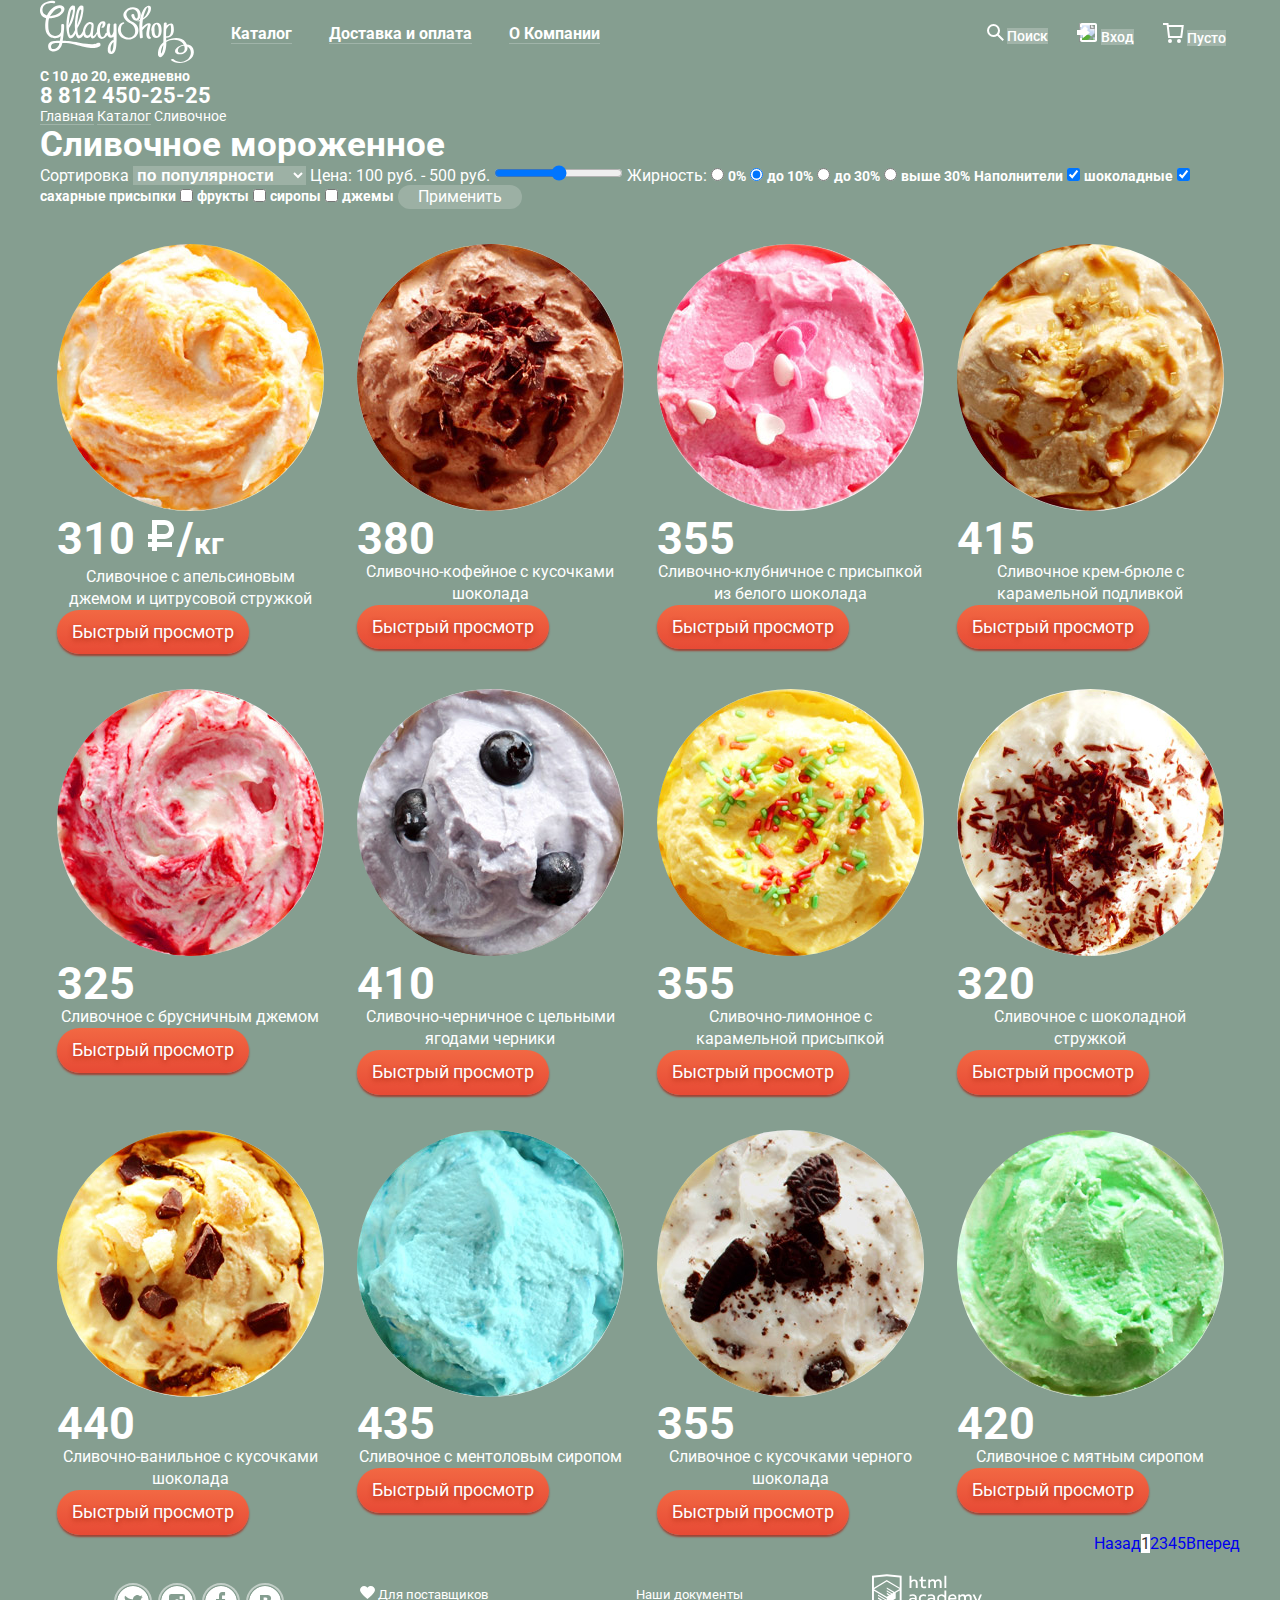
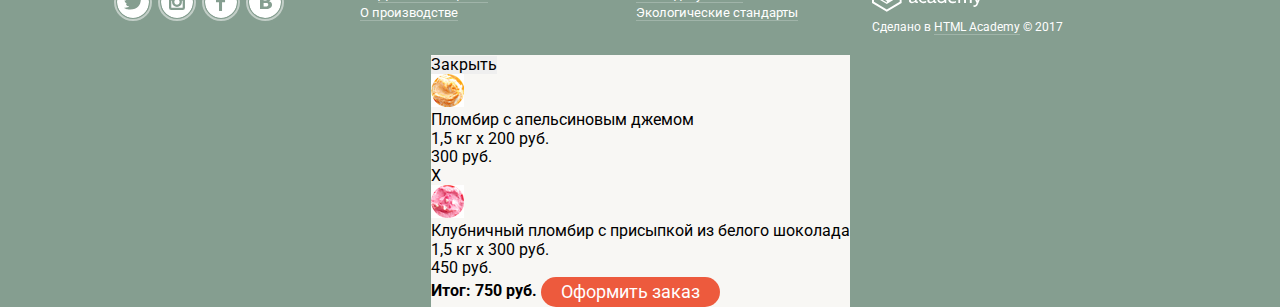
==== commit 8d0ab5a8: "Убрал пробелы." ====
--- a/catalog.html
+++ b/catalog.html
@@ -22,13 +22,13 @@
 		        	</a>
 	          	</li>
 	            <li><a class="catalog site-link" href="catalog.html">Каталог</a>
-	              <!-- <ul class="header-submenu">
+	              <ul class="header-submenu">
 	                <li><a href="#"><b>Новинки</b></a></li>
 	                <li><a href="catalog.html">Сливочное</a></li>
 	                <li><a href="#">Щербеты</a></li>
 	                <li><a href="#">Фруктовый лед</a></li>
 	                <li><a href="#">Мелорин</a></li>
-	              </ul> -->
+	              </ul>
 	            </li>
 	            <li><a class="site-link" href="#">Доставка и оплата</a></li>
 	            <li><a class="site-link" href="#">О Компании</a></li>
--- a/css/style.css
+++ b/css/style.css
@@ -10,7 +10,7 @@
   font-size: 16px;
   color: #000000;
   font-weight: normal;
-  //background-color: #849d8f;
+  background-color: #859e90;;
 }
 
 body > input[type="radio"] {
@@ -126,17 +126,43 @@
   font-weight: bold;
 }
 
+
+/*Подменю*/
+.header-menu li {
+	//display: inline-block;
+	position: relative;
+}
+
+.header-submenu a {
+  display: block;
+	//margin-left: -1px;
+  padding: 8px 10px;
+}
+
 .header-submenu {
   background-color: #fff;
-}
-
-.header-submenu li:hover,
-.header-submenu-item:focus {
+  position: absolute;
+  //top: 25px;
+	border-radius: 5px;
+	width: 142px;
+	display: none;
+}
+
+.header-submenu li:first-child {
+	border-bottom: 1px solid #d1d0ce;
+}
+
+.header-submenu a:hover,
+.header-submenu a:focus {
   background-color: rgba(255, 0, 0, 0.2);
 }
 
 .header-submenu li:active {
   background-color: rgba(255, 0, 0, 0.4);
+}
+
+.header-menu li:hover .header-submenu {
+	display: block;
 }
 
 .header-submenu a {
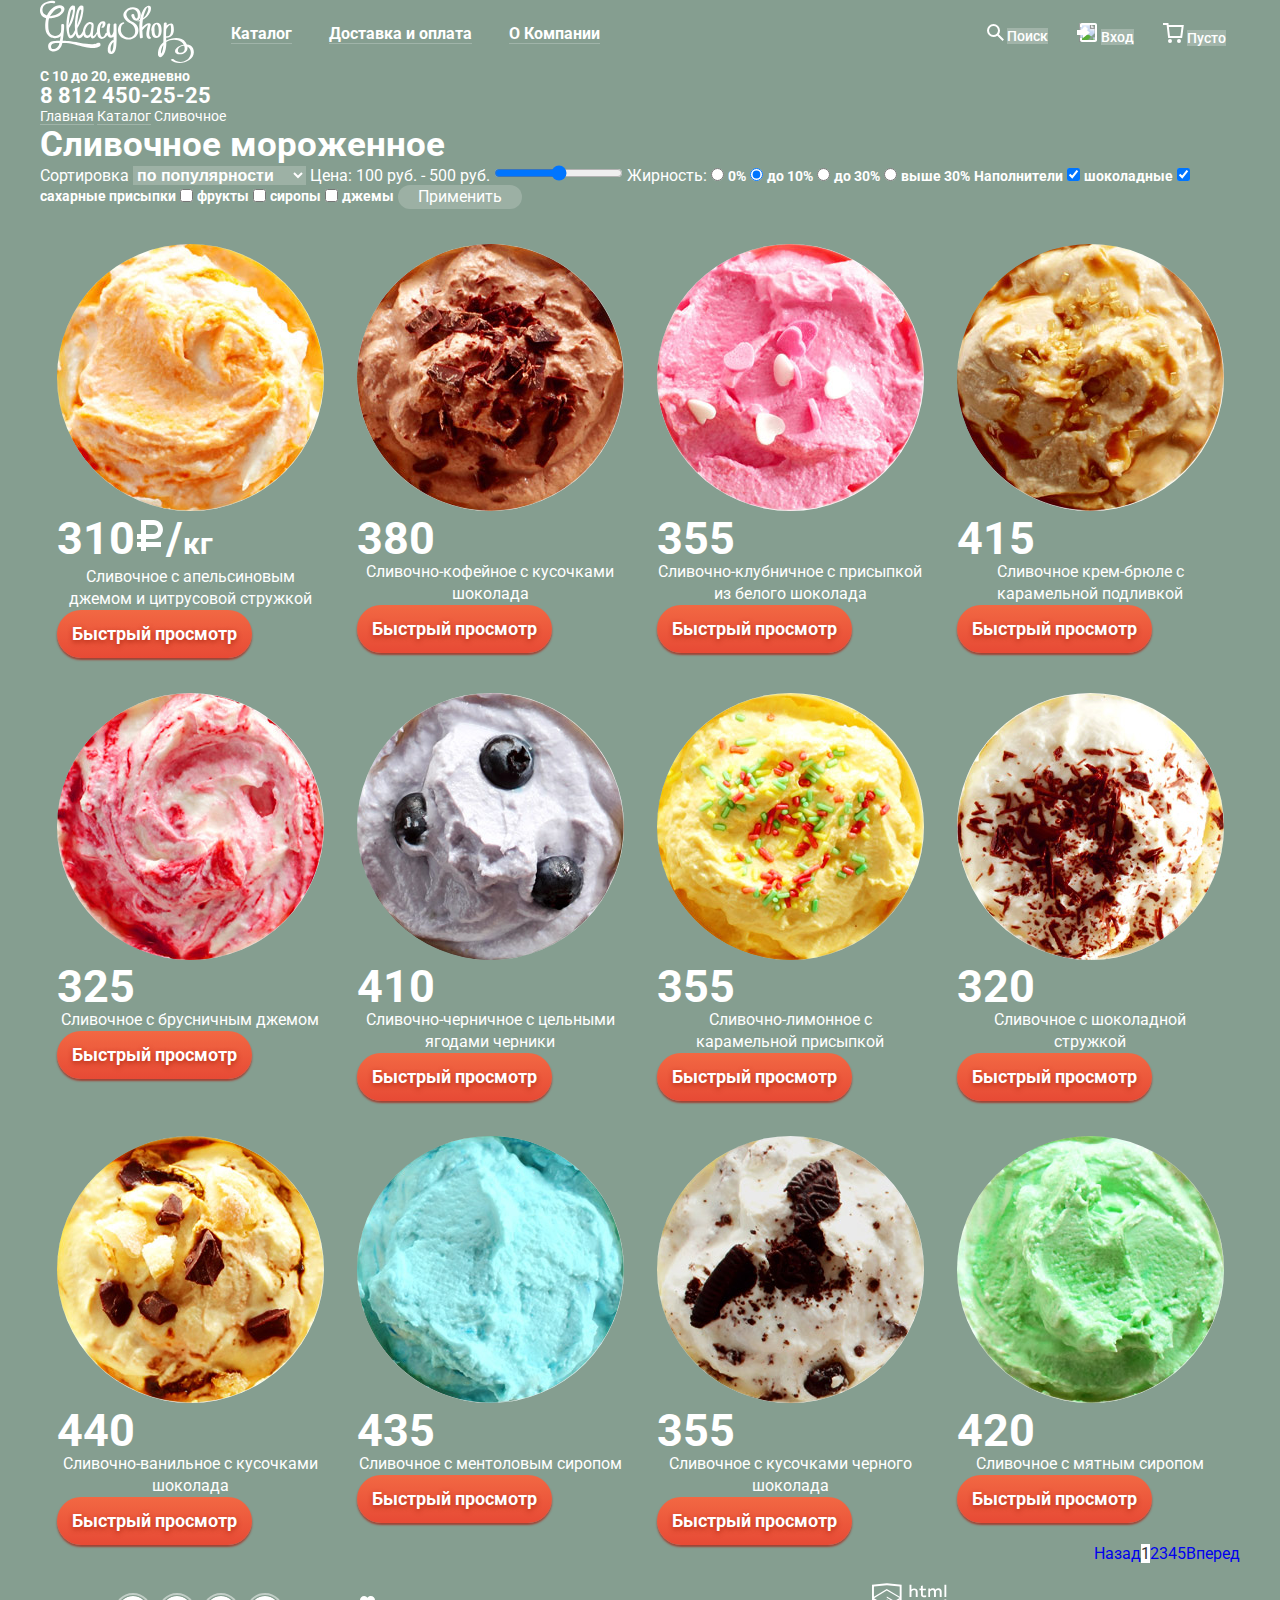
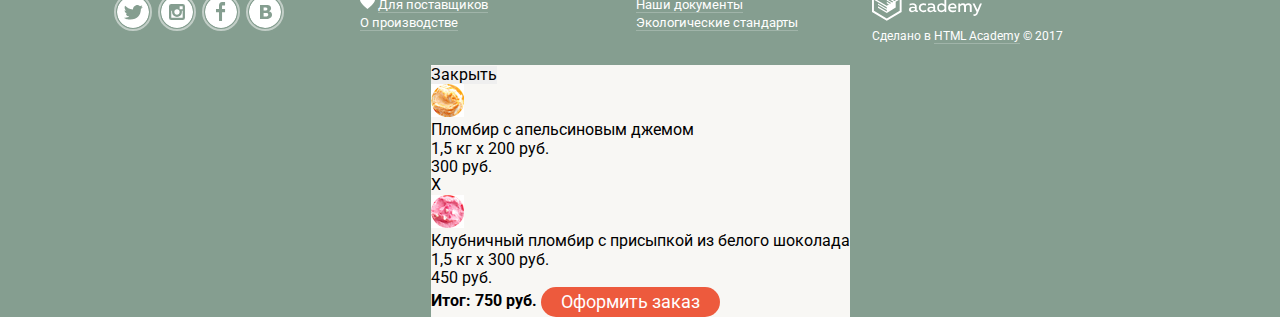
==== commit b649869a: "Табуляцию заменил на пробелы" ====
--- a/catalog.html
+++ b/catalog.html
@@ -1,338 +1,337 @@
 <!DOCTYPE html>
 <html lang="en">
-	<head>
-	  <meta charset="UTF-8">
-	  <title>Глейси-каталог</title>
-	  <link rel="stylesheet" href="css/normalize.css">
-	  <link href="https://fonts.googleapis.com/css?family=Roboto:400,700&amp;subset=cyrillic" rel="stylesheet">
-	  <link href="css/style.css" rel="stylesheet">
-	</head>
-	<body>
-	  <div class="catalog-wrapper">
-	    <header class="header">
-	      <div class="header-container">
-	        <nav class="header-navigation">
-	          <ul class="header-menu">
-	          	<li>
-	          		<a class="header-logo-link" href="/">
-				          <div class="header-img">
-				            <img class="header-logo" src="img/logo.svg" alt="logo">
-				          </div>
-			          	<!-- <h1 class="visually-hidden">Магазин Глейси — это онлайн и офлайн магазин по продаже мороженого собственного производства на развес</h1> -->
-		        	</a>
-	          	</li>
-	            <li><a class="catalog site-link" href="catalog.html">Каталог</a>
-	              <ul class="header-submenu">
-	                <li><a href="#"><b>Новинки</b></a></li>
-	                <li><a href="catalog.html">Сливочное</a></li>
-	                <li><a href="#">Щербеты</a></li>
-	                <li><a href="#">Фруктовый лед</a></li>
-	                <li><a href="#">Мелорин</a></li>
-	              </ul>
-	            </li>
-	            <li><a class="site-link" href="#">Доставка и оплата</a></li>
-	            <li><a class="site-link" href="#">О Компании</a></li>
-	          </ul>
-	          <ul class="header-user">
-	            <li>
-	            	<svg xmlns="http://www.w3.org/2000/svg" xmlns:xlink="http://www.w3.org/1999/xlink" width="17" height="17" viewBox="0 0 17 17"><path fill="#fff" d="M16.958 15.527L11.75 10.32A6.455 6.455 0 0 0 13 6.5 6.5 6.5 0 1 0 6.5 13a6.465 6.465 0 0 0 3.839-1.263l5.205 5.204 1.414-1.414zM6.5 11C4.019 11 2 8.981 2 6.5S4.019 2 6.5 2 11 4.019 11 6.5 8.981 11 6.5 11z"/></svg>
-	            	<a href="#" class="header-button header-find" title="Поиск">Поиск</a>
-	            </li>
-	            <li>
-	            	<svg version="1.1" id="Layer_1" xmlns="http://www.w3.org/2000/svg" xmlns:xlink="http://www.w3.org/1999/xlink" x="0px" y="0px" width="21px" height="19px" viewBox="0 0 21 19" enable-background="new 0 0 21 19" xml:space="preserve"><image overflow="visible" width="21" height="19" xlink:href="Вход.png"> </image><g><polygon fill="#FFFFFF" points="6,14.875 12.917,9.5 6,4.125 6,7.042 -0.042,7.042 -0.042,11.959 6,11.959"/><path fill="#FFFFFF" d="M18,0H5C3.9,0,3,0.9,3,2v2h2V2h13v15H5v-2H3v2c0,1.1,0.9,2,2,2h13c1.1,0,2-0.9,2-2V2C20,0.9,19.1,0,18,0z"/>
-									</g></svg>
-	            	<a href="#" class="header-button" title="Вход">Вход</a>
-	            </li>
-	            <li>
-	            	<svg xmlns="http://www.w3.org/2000/svg" width="21" height="20" viewBox="0 0 21 20"><g fill="#FFF"><path d="M5.657 2.031L5.422 0H0v2h3.64l1.5 13h13.988l1.699-12.969H5.657zM17.372 13H6.922L5.888 4.031h12.66L17.372 13z"/><circle cx="6.984" cy="18" r="2"/><circle cx="15.984" cy="18" r="2"/></g></svg>
-	            	<a href="#" class="header-button" title="Корзина">Пусто</a>
-	            </li>
-	          </ul>
-	        </nav>
-	        <div class="header-contacts">
-	          <p class="work-time">С 10 до 20, ежедневно</p>
-	          <p class="work-phone">8 812 450-25-25</p>
-	        </div>
-	      </div>
-    	</header>
-	    <main class="main">
-	      <div class="container">
-	        <div class="filter">
-	          <ul class="breadcrumbs">
-	            <li><a class="site-link" href="index.html">Главная</a></li>
-	            <li><a class="site-link" href="#">Каталог</a></li>
-	            <li class="breadcrumbs-current">Сливочное</li>
-	          </ul>
-	          <h2 class="title">Сливочное мороженное</h2>
-	          <form class="filter-form" action="#" method="get">
-	            <label class="filter-label" for="filter-option">Сортировка</label>
-	            <select id="filter-option" class="filter-options">
-	              <option class="filter-option">по популярности</option>
-	              <option class="filter-option">сначала недорогие</option>
-	              <option class="filter-option">сначала дорогие</option>
-	              <option class="filter-option">по жирности</option>
-	            </select>
-	            <label class="filter-label">Цена: 100 руб. - 500 руб.</label>
-	            <input class="filter-range" type="range">
-	            <label class="filter-label">Жирность:</label>
-	            <input id="fat-free" type="radio" name="fat" value="0%">
-	            <label class="filter-label filter-label-option" for="fat-free">0%</label>
-	            <input id="to-10" type="radio" name="fat" value="to10%" checked>
-	            <label class="filter-label filter-label-option" for="to-10">до 10%</label>
-	            <input id="to-30" type="radio" name="fat" value="to30%">
-	            <label class="filter-label filter-label-option" for="to-30">до 30%</label>
-	            <input id="over-30" type="radio" name="fat" value="more30%">
-	            <label class="filter-label filter-label-option" for="over-30">выше 30%</label>
-	            <label class="filter-label filter-label-option" class="filter-label">Наполнители</label>
-	            <input type="checkbox" checked>
-	            <label class="filter-label filter-label-option">шоколадные</label>
-	            <input type="checkbox" checked>
-	            <label class="filter-label filter-label-option">сахарные присыпки</label>
-	            <input type="checkbox">
-	            <label class="filter-label filter-label-option">фрукты</label>
-	            <input type="checkbox">
-	            <label class="filter-label filter-label-option">сиропы</label>
-	            <input type="checkbox">
-	            <label class="filter-label filter-label-option">джемы</label>
-	            <button class="btn filter-btn" type="submit">Применить</button>
-	          </form>
-	        </div>
-	      </div>
-	      <section class="catalog-items">
-	        <a class="catalog-item" href="#">
-	          <div class="container">
-	            <div class="item">
-	              <div class="item-img">
-	                <img src="img/icecream-1.jpg" alt="Сливочное с апельсиновым джемом и цитрусовой стружкой">
-	              </div>
-	              <p class="price">310
-									<svg xmlns="http://www.w3.org/2000/svg" width="31" height="36" viewBox="0 0 31 36"><path fill="#FFF" d="M11 21h7.451c5.247 0 9.5-4.253 9.5-9.5S23.698 2 18.451 2H6v14H2v5h4v3H2v5h4v4h5v-4h15v-5H11v-3zm0-14h7.451v-.03a4.53 4.53 0 0 1 0 9.06V16H11V7z"/>
-									</svg>/<span class="price-weight">кг<span>
-	              </p>
-	              <p class="item-title">Сливочное с апельсиновым джемом и цитрусовой стружкой</p>
-	              <button class="item-button">Быстрый просмотр</button>
-	            </div>
-	          </div>
-	        </a>
-	        <a class="catalog-item" href="#">
-	          <div class="container">
-	            <div class="item">
-	              <div class="item-img">
-	                <img src="img/icecream-2.jpg" alt="Сливочно-кофейное с кусочками шоколада">
-	              </div>
-	              <p class="price">380</p>
-	              <p class="item-title">Сливочно-кофейное с кусочками шоколада</p>
-	              <button class="item-button">Быстрый просмотр</button>
-	            </div>
-	          </div>
-	        </a>
-	        <a class="catalog-item" href="#">
-	          <div class="container">
-	            <div class="item">
-	              <div class="item-img">
-	                <img src="img/icecream-3.jpg" alt="Сливочно-клубничное с присыпкой из белого шоколада">
-	              </div>
-	              <p class="price">355</p>
-	              <p class="item-title">Сливочно-клубничное с присыпкой из белого шоколада</p>
-	              <button class="item-button">Быстрый просмотр</button>
-	            </div>
-	          </div>
-	        </a>
-	        <a class="catalog-item" href="#">
-	          <div class="container">
-	            <div class="item">
-	              <div class="item-img">
-	                <img src="img/icecream-4.jpg" alt="Сливочное крем-брюле с карамельной подливкой">
-	              </div>
-	              <p class="price">415</p>
-	              <p class="item-title">Сливочное крем-брюле с карамельной подливкой</p>
-	              <button class="item-button">Быстрый просмотр</button>
-	            </div>
-	          </div>
-	        </a>
-	        <a class="catalog-item" href="#">
-	          <div class="container">
-	            <div class="item">
-	              <div class="item-img">
-	                <img src="img/icecream-5.jpg" alt="Сливочное с брусничным джемом">
-	              </div>
-	              <p class="price">325</p>
-	              <p class="item-title">Сливочное с брусничным джемом</p>
-	              <button class="item-button">Быстрый просмотр</button>
-	            </div>
-	          </div>
-	        </a>
-	        <a class="catalog-item" href="#">
-	          <div class="container">
-	            <div class="item">
-	              <div class="item-img">
-	                <img src="img/icecream-6.jpg" alt="Сливочно-черничное с цельными ягодами черники ">
-	              </div>
-	              <p class="price">410</p>
-	              <p class="item-title">Сливочно-черничное с цельными ягодами черники </p>
-	              <button class="item-button">Быстрый просмотр</button>
-	            </div>
-	          </div>
-	        </a>
-	        <a class="catalog-item" href="#">
-	          <div class="container">
-	            <div class="item">
-	              <div class="item-img">
-	                <img src="img/icecream-7.jpg" alt="Сливочно-лимонное с карамельной присыпкой">
-	              </div>
-	              <p class="price">355</p>
-	              <p class="item-title">Сливочно-лимонное с карамельной присыпкой</p>
-	              <button class="item-button">Быстрый просмотр</button>
-	            </div>
-	          </div>
-	        </a>
-	        <a class="catalog-item" href="#">
-	          <div class="container">
-	            <div class="item">
-	              <div class="item-img">
-	                <img src="img/icecream-8.jpg" alt="Сливочное с шоколадной стружкой">
-	              </div>
-	              <p class="price">320</p>
-	              <p class="item-title">Сливочное с шоколадной стружкой</p>
-	              <button class="item-button">Быстрый просмотр</button>
-	            </div>
-	          </div>
-	        </a>
-	        <a class="catalog-item" href="#">
-	          <div class="container">
-	            <div class="item">
-	              <div class="item-img">
-	                <img src="img/icecream-9.jpg" alt="Сливочно-ванильное с кусочками шоколада">
-	              </div>
-	              <p class="price">440</p>
-	              <p class="item-title">Сливочно-ванильное с кусочками шоколада</p>
-	              <button class="item-button">Быстрый просмотр</button>
-	            </div>
-	          </div>
-	        </a>
-	        <a class="catalog-item" href="#">
-	          <div class="container">
-	            <div class="item">
-	              <div class="item-img">
-	                <img src="img/icecream-10.jpg" alt="Сливочноe с ментоловым сиропом">
-	              </div>
-	              <p class="price">435</p>
-	              <p class="item-title">Сливочноe с ментоловым сиропом</p>
-	              <button class="item-button">Быстрый просмотр</button>
-	            </div>
-	          </div>
-	        </a>
-	        <a class="catalog-item" href="#">
-	          <div class="container">
-	            <div class="item">
-	              <div class="item-img">
-	                <img src="img/icecream-11.jpg" alt="Сливочное с кусочками черного шоколада">
-	              </div>
-	              <p class="price">355</p>
-	              <p class="item-title">Сливочное с кусочками черного шоколада</p>
-	              <button class="item-button">Быстрый просмотр</button>
-	            </div>
-	          </div>
-	        </a>
-	        <a class="catalog-item" href="#">
-	          <div class="container">
-	            <div class="item">
-	              <div class="item-img">
-	                <img src="img/icecream-12.jpg" alt="Сливочное с мятным сиропом">
-	              </div>
-	              <p class="price">420</p>
-	              <p class="item-title">Сливочное с мятным сиропом</p>
-	              <button class="item-button">Быстрый просмотр</button>
-	            </div>
-	          </div>
-	        </a>
-	      </section>
-	      <section class="pagination">
-	        <div class="container">
-	          <a href="#" class="icon-prev">Назад</a>
-	          <ul class="pagination-links">
-	            <li><a href="#" class="pagination-item pagination-item-active">1</a></li>
-	            <li><a href="#" class="pagination-item">2</a></li>
-	            <li><a href="#" class="pagination-item">3</a></li>
-	            <li><a href="#" class="pagination-item">4</a></li>
-	            <li><a href="#" class="pagination-item">5</a></li>
-	          </ul>
-	          <a href="#" class="icon-next">Вперед</a>
-	        </div>
-	      </section>
-	    </main>
-	    <footer class="main-footer">
-	      <div class="container">
-	        <div class="main-footer-social">
-	          <a href="#" class="footer-social-icon">
-	          	<svg class="footer-svg" xmlns="http://www.w3.org/2000/svg" width="32" height="32" viewBox="0 0 32 32"><path fill="#FFF" d="M16 0C7.164 0 0 7.164 0 16c0 8.837 7.164 16 16 16 8.837 0 16-7.163 16-16 0-8.836-7.163-16-16-16zm7.944 12.809c-.251 6.516-3.463 10.832-10.992 10.702h-.486c-.447 0-4.543-.443-5.344-1.823 2.479.19 4.247-.406 5.12-1.136-1.048-.289-2.923-.461-3.251-2.848.384.104.618.221 1.299.113-1.307-.824-2.758-1.519-2.679-3.643.311.317 1.164.518 1.46.457-.768-.233-2.149-3.244-.974-4.781 1.984 1.79 4.075 3.482 7.804 3.643.227-2.214 1.24-3.699 3.168-4.325 1.84-.479 3.255.26 3.901 1.138.737-.224 1.453-.466 2.193-.685-.004.833-.569 1.463-.935 1.709.747.165 1.423-.475 1.423-.475-.184.963-1.094 1.725-1.707 1.954z"/>
-	          	</svg>
-	          </a>
-	          <a href="#" class="footer-social-icon">
-	          	<svg class="footer-svg" xmlns="http://www.w3.org/2000/svg" width="32" height="32" viewBox="0 0 32 32"><g fill="#FFF"><path d="M20.916 16a4.938 4.938 0 1 1-9.877 0c0-.394.051-.773.138-1.14h-.897v6.838h11.396V14.86h-.897c.086.367.137.746.137 1.14z"/><path d="M15.978 18.659c1.466 0 2.659-1.193 2.659-2.659s-1.193-2.659-2.659-2.659c-1.466 0-2.659 1.193-2.659 2.659s1.192 2.659 2.659 2.659zM18.637 10.302h3.039v3.039h-3.039z"/><path d="M16 0C7.164 0 0 7.164 0 16c0 8.837 7.164 16 16 16 8.837 0 16-7.163 16-16 0-8.836-7.163-16-16-16zm7.955 21.698a2.285 2.285 0 0 1-2.279 2.279H10.279A2.285 2.285 0 0 1 8 21.698V10.302a2.286 2.286 0 0 1 2.279-2.279h11.396a2.286 2.286 0 0 1 2.279 2.279v11.396z"/></g>
-	          	</svg>
-	          </a>
-	          <a href="#" class="footer-social-icon">
-	          	<svg class="footer-svg" xmlns="http://www.w3.org/2000/svg" width="32" height="32" viewBox="0 0 32 32"><path fill="#FFF" d="M16 0C7.164 0 0 7.163 0 16s7.164 16 16 16c8.837 0 16-7.164 16-16S24.837 0 16 0zm4.062 9.455h-3.021v3.444h3.021v3.445h-3.021v8.61H14.02v-8.61H11v-3.445h3.021V9.455c0-1.902 1.353-3.445 3.021-3.445h3.021v3.445z"/>
-	          	</svg>
-	          </a>
-	          <a href="#" class="footer-social-icon">
-	          	<svg class="footer-svg" xmlns="http://www.w3.org/2000/svg" width="32" height="32" viewBox="0 0 32 32"><g fill="#FFF"><path d="M16.637 14.495c.402-.019.719-.082.951-.188.326-.145.54-.33.641-.559.101-.229.15-.496.15-.797 0-.232-.058-.465-.174-.697-.116-.232-.322-.405-.617-.517-.264-.1-.592-.155-.984-.165a76.242 76.242 0 0 0-1.652-.014h-.339v2.965h.565c.571 0 1.057-.009 1.459-.028zM18.118 17.084c-.282-.081-.672-.125-1.166-.132a127.97 127.97 0 0 0-1.55-.009h-.79v3.493h.264c1.014 0 1.74-.003 2.18-.009a3.2 3.2 0 0 0 1.212-.245c.377-.157.633-.364.774-.625s.214-.562.214-.9c0-.446-.088-.788-.261-1.03-.17-.241-.464-.423-.877-.543z"/><path d="M16 0C7.164 0 0 7.164 0 16c0 8.837 7.164 16 16 16 8.837 0 16-7.163 16-16 0-8.836-7.163-16-16-16zm6.602 20.531a3.73 3.73 0 0 1-1.124 1.327c-.552.415-1.161.71-1.823.886s-1.501.264-2.519.264h-6.121V8.987h5.443c1.13 0 1.957.038 2.48.113a5.126 5.126 0 0 1 1.561.5c.533.27.929.632 1.189 1.087.26.455.392.975.392 1.558 0 .678-.179 1.278-.536 1.795-.358.518-.863.92-1.517 1.208v.075c.917.182 1.642.559 2.179 1.13.537.571.807 1.325.807 2.261 0 .678-.138 1.283-.411 1.817z"/></g>
-	          	</svg>
-	          </a>
-	        </div>
-	        <div class="main-footer-links">
-	          <div class="footer-menu-wrapper">
-	            <ul class="footer-menu">
-		           <li class="footer-menu-item">
-								<svg class="footer-heart" xmlns="http://www.w3.org/2000/svg" width="15" height="13" viewBox="0 0 15 13"><path fill="#FFF" d="M10.799 0c-1.35 0-2.551.65-3.3 1.661A4.097 4.097 0 0 0 4.199 0C1.875 0 0 1.806 0 4.044 0 7.223 7.499 13 7.499 13s7.499-5.777 7.499-8.956C14.998 1.806 13.123 0 10.799 0z"/></svg>
-		           	<a href="#" class="footer-menu-link site-link">Для поставщиков</a></li>
-		           <li class="footer-menu-item"><a href="#" class="footer-menu-link site-link">О производстве</a></li>
-		         </ul>
-		        </div>
-						<div class="footer-menu-wrapper">
-							<ul class="footer-menu">
-								<li class="footer-menu-item"><a href="#" class="footer-menu-link site-link">Наши документы</a></li>
-		            <li class="footer-menu-item"><a href="#" class="footer-menu-link site-link">Экологические стандарты</a></li>
-							</ul>
-						</div>
-	        </div>
-	        <div class="main-footer-copyright">
-	          <a class="footer-academy-link" href="https://htmlacademy.ru/intensive/htmlcss">
-	            <div class="footer-img">
-	              <img src="img/logo-htmlacademy.svg" alt="HTML Academy" width="110px" height="40px">
-	            </div>
-	            <p class="footer-copyright-academy">Сделано в <span class="footer-academy site-link">HTML Academy</span> &copy 2017</p>
-	          </a>
-	        </div>
-	      </div>
-    	</footer>
-	    <div class="modal cart">
-	      <div class="container">
-	        <div class="item">
-	          <button class="modal-close">Закрыть</button>
-	          <div class="modal-img">
-	            <img src="img/orange-modal.jpg" alt="Пломбир с апельсиновым джемом">
-	          </div>
-	          <p>Пломбир с апельсиновым джемом</p>
-	          <p>1,5 кг х <span class="cost">200 руб.</p>
-						<p>300 руб.</p>
-					</div>
-				</div>
-				<div class="container">
-					<div class="item">
-						<span class="icon-close">X</span>
-	            <div class="modal-img">
-	              <img src="img/strawberry-modal.jpg" alt="Клубничный пломбир с присыпкой из белого шоколада">
-	            </div>
-	            <p>Клубничный пломбир с присыпкой из белого шоколада</p>
-	            <p>1,5 кг х <span class="cost">300 руб.</p>
-						<p>450 руб.</p>
-					</div>
-				</div>
-				<b>Итог: 750 руб.</b>
-				<button class="btn cart-btn">Оформить заказ</button>
-			</div>
-		</div
-	</body>
+  <head>
+    <meta charset="UTF-8">
+    <title>Глейси-каталог</title>
+    <link rel="stylesheet" href="css/normalize.css">
+    <link href="https://fonts.googleapis.com/css?family=Roboto:400,700&amp;subset=cyrillic" rel="stylesheet">
+    <link href="css/style.css" rel="stylesheet">
+  </head>
+  <body>
+    <div class="catalog-wrapper">
+      <header class="header">
+        <div class="header-container">
+          <nav class="header-navigation">
+            <ul class="header-menu">
+              <li>
+                <a class="header-logo-link" href="/">
+                  <div class="header-img">
+                    <img class="header-logo" src="img/logo.svg" alt="logo">
+                  </div>
+                  <!-- <h1 class="visually-hidden">Магазин Глейси — это онлайн и офлайн магазин по продаже мороженого собственного производства на развес</h1> -->
+              </a>
+              </li>
+              <li><a class="catalog site-link" href="catalog.html">Каталог</a>
+                <ul class="header-submenu">
+                  <li><a href="#"><b>Новинки</b></a></li>
+                  <li><a href="catalog.html">Сливочное</a></li>
+                  <li><a href="#">Щербеты</a></li>
+                  <li><a href="#">Фруктовый лед</a></li>
+                  <li><a href="#">Мелорин</a></li>
+                </ul>
+              </li>
+              <li><a class="site-link" href="#">Доставка и оплата</a></li>
+              <li><a class="site-link" href="#">О Компании</a></li>
+            </ul>
+            <ul class="header-user">
+              <li>
+                <svg xmlns="http://www.w3.org/2000/svg" xmlns:xlink="http://www.w3.org/1999/xlink" width="17" height="17" viewBox="0 0 17 17"><path fill="#fff" d="M16.958 15.527L11.75 10.32A6.455 6.455 0 0 0 13 6.5 6.5 6.5 0 1 0 6.5 13a6.465 6.465 0 0 0 3.839-1.263l5.205 5.204 1.414-1.414zM6.5 11C4.019 11 2 8.981 2 6.5S4.019 2 6.5 2 11 4.019 11 6.5 8.981 11 6.5 11z"/></svg>
+                <a href="#" class="header-button header-find" title="Поиск">Поиск</a>
+              </li>
+              <li>
+                <svg version="1.1" id="Layer_1" xmlns="http://www.w3.org/2000/svg" xmlns:xlink="http://www.w3.org/1999/xlink" x="0px" y="0px" width="21px" height="19px" viewBox="0 0 21 19" enable-background="new 0 0 21 19" xml:space="preserve"><image overflow="visible" width="21" height="19" xlink:href="Вход.png"> </image><g><polygon fill="#FFFFFF" points="6,14.875 12.917,9.5 6,4.125 6,7.042 -0.042,7.042 -0.042,11.959 6,11.959"/><path fill="#FFFFFF" d="M18,0H5C3.9,0,3,0.9,3,2v2h2V2h13v15H5v-2H3v2c0,1.1,0.9,2,2,2h13c1.1,0,2-0.9,2-2V2C20,0.9,19.1,0,18,0z"/>
+                  </g></svg>
+                <a href="#" class="header-button" title="Вход">Вход</a>
+              </li>
+              <li>
+                <svg xmlns="http://www.w3.org/2000/svg" width="21" height="20" viewBox="0 0 21 20"><g fill="#FFF"><path d="M5.657 2.031L5.422 0H0v2h3.64l1.5 13h13.988l1.699-12.969H5.657zM17.372 13H6.922L5.888 4.031h12.66L17.372 13z"/><circle cx="6.984" cy="18" r="2"/><circle cx="15.984" cy="18" r="2"/></g></svg>
+                <a href="#" class="header-button" title="Корзина">Пусто</a>
+              </li>
+            </ul>
+          </nav>
+          <div class="header-contacts">
+            <p class="work-time">С 10 до 20, ежедневно</p>
+            <p class="work-phone">8 812 450-25-25</p>
+          </div>
+        </div>
+      </header>
+      <main class="main">
+        <div class="container">
+          <div class="filter">
+            <ul class="breadcrumbs">
+              <li><a class="site-link" href="index.html">Главная</a></li>
+              <li><a class="site-link" href="#">Каталог</a></li>
+              <li class="breadcrumbs-current">Сливочное</li>
+            </ul>
+            <h2 class="title">Сливочное мороженное</h2>
+            <form class="filter-form" action="#" method="get">
+              <label class="filter-label" for="filter-option">Сортировка</label>
+              <select id="filter-option" class="filter-options">
+                <option class="filter-option">по популярности</option>
+                <option class="filter-option">сначала недорогие</option>
+                <option class="filter-option">сначала дорогие</option>
+                <option class="filter-option">по жирности</option>
+              </select>
+              <label class="filter-label">Цена: 100 руб. - 500 руб.</label>
+              <input class="filter-range" type="range">
+              <label class="filter-label">Жирность:</label>
+              <input id="fat-free" type="radio" name="fat" value="0%">
+              <label class="filter-label filter-label-option" for="fat-free">0%</label>
+              <input id="to-10" type="radio" name="fat" value="to10%" checked>
+              <label class="filter-label filter-label-option" for="to-10">до 10%</label>
+              <input id="to-30" type="radio" name="fat" value="to30%">
+              <label class="filter-label filter-label-option" for="to-30">до 30%</label>
+              <input id="over-30" type="radio" name="fat" value="more30%">
+              <label class="filter-label filter-label-option" for="over-30">выше 30%</label>
+              <label class="filter-label filter-label-option" class="filter-label">Наполнители</label>
+              <input type="checkbox" checked>
+              <label class="filter-label filter-label-option">шоколадные</label>
+              <input type="checkbox" checked>
+              <label class="filter-label filter-label-option">сахарные присыпки</label>
+              <input type="checkbox">
+              <label class="filter-label filter-label-option">фрукты</label>
+              <input type="checkbox">
+              <label class="filter-label filter-label-option">сиропы</label>
+              <input type="checkbox">
+              <label class="filter-label filter-label-option">джемы</label>
+              <button class="btn filter-btn" type="submit">Применить</button>
+            </form>
+          </div>
+        </div>
+        <section class="catalog-items">
+          <a class="catalog-item" href="#">
+            <div class="container">
+              <div class="item">
+                <div class="item-img">
+                  <img src="img/icecream-1.jpg" alt="Сливочное с апельсиновым джемом и цитрусовой стружкой">
+                </div>
+                <p class="price">310<svg xmlns="http://www.w3.org/2000/svg" width="31" height="36" viewBox="0 0 31 36"><path fill="#FFF" d="M11 21h7.451c5.247 0 9.5-4.253 9.5-9.5S23.698 2 18.451 2H6v14H2v5h4v3H2v5h4v4h5v-4h15v-5H11v-3zm0-14h7.451v-.03a4.53 4.53 0 0 1 0 9.06V16H11V7z"/>
+</svg>/<span class="price-weight">кг<span>
+                </p>
+                <p class="item-title">Сливочное с апельсиновым джемом и цитрусовой стружкой</p>
+                <button class="item-button">Быстрый просмотр</button>
+              </div>
+            </div>
+          </a>
+          <a class="catalog-item" href="#">
+            <div class="container">
+              <div class="item">
+                <div class="item-img">
+                  <img src="img/icecream-2.jpg" alt="Сливочно-кофейное с кусочками шоколада">
+                </div>
+                <p class="price">380</p>
+                <p class="item-title">Сливочно-кофейное с кусочками шоколада</p>
+                <button class="item-button">Быстрый просмотр</button>
+              </div>
+            </div>
+          </a>
+          <a class="catalog-item" href="#">
+            <div class="container">
+              <div class="item">
+                <div class="item-img">
+                  <img src="img/icecream-3.jpg" alt="Сливочно-клубничное с присыпкой из белого шоколада">
+                </div>
+                <p class="price">355</p>
+                <p class="item-title">Сливочно-клубничное с присыпкой из белого шоколада</p>
+                <button class="item-button">Быстрый просмотр</button>
+              </div>
+            </div>
+          </a>
+          <a class="catalog-item" href="#">
+            <div class="container">
+              <div class="item">
+                <div class="item-img">
+                  <img src="img/icecream-4.jpg" alt="Сливочное крем-брюле с карамельной подливкой">
+                </div>
+                <p class="price">415</p>
+                <p class="item-title">Сливочное крем-брюле с карамельной подливкой</p>
+                <button class="item-button">Быстрый просмотр</button>
+              </div>
+            </div>
+          </a>
+          <a class="catalog-item" href="#">
+            <div class="container">
+              <div class="item">
+                <div class="item-img">
+                  <img src="img/icecream-5.jpg" alt="Сливочное с брусничным джемом">
+                </div>
+                <p class="price">325</p>
+                <p class="item-title">Сливочное с брусничным джемом</p>
+                <button class="item-button">Быстрый просмотр</button>
+              </div>
+            </div>
+          </a>
+          <a class="catalog-item" href="#">
+            <div class="container">
+              <div class="item">
+                <div class="item-img">
+                  <img src="img/icecream-6.jpg" alt="Сливочно-черничное с цельными ягодами черники ">
+                </div>
+                <p class="price">410</p>
+                <p class="item-title">Сливочно-черничное с цельными ягодами черники </p>
+                <button class="item-button">Быстрый просмотр</button>
+              </div>
+            </div>
+          </a>
+          <a class="catalog-item" href="#">
+            <div class="container">
+              <div class="item">
+                <div class="item-img">
+                  <img src="img/icecream-7.jpg" alt="Сливочно-лимонное с карамельной присыпкой">
+                </div>
+                <p class="price">355</p>
+                <p class="item-title">Сливочно-лимонное с карамельной присыпкой</p>
+                <button class="item-button">Быстрый просмотр</button>
+              </div>
+            </div>
+          </a>
+          <a class="catalog-item" href="#">
+            <div class="container">
+              <div class="item">
+                <div class="item-img">
+                  <img src="img/icecream-8.jpg" alt="Сливочное с шоколадной стружкой">
+                </div>
+                <p class="price">320</p>
+                <p class="item-title">Сливочное с шоколадной стружкой</p>
+                <button class="item-button">Быстрый просмотр</button>
+              </div>
+            </div>
+          </a>
+          <a class="catalog-item" href="#">
+            <div class="container">
+              <div class="item">
+                <div class="item-img">
+                  <img src="img/icecream-9.jpg" alt="Сливочно-ванильное с кусочками шоколада">
+                </div>
+                <p class="price">440</p>
+                <p class="item-title">Сливочно-ванильное с кусочками шоколада</p>
+                <button class="item-button">Быстрый просмотр</button>
+              </div>
+            </div>
+          </a>
+          <a class="catalog-item" href="#">
+            <div class="container">
+              <div class="item">
+                <div class="item-img">
+                  <img src="img/icecream-10.jpg" alt="Сливочноe с ментоловым сиропом">
+                </div>
+                <p class="price">435</p>
+                <p class="item-title">Сливочноe с ментоловым сиропом</p>
+                <button class="item-button">Быстрый просмотр</button>
+              </div>
+            </div>
+          </a>
+          <a class="catalog-item" href="#">
+            <div class="container">
+              <div class="item">
+                <div class="item-img">
+                  <img src="img/icecream-11.jpg" alt="Сливочное с кусочками черного шоколада">
+                </div>
+                <p class="price">355</p>
+                <p class="item-title">Сливочное с кусочками черного шоколада</p>
+                <button class="item-button">Быстрый просмотр</button>
+              </div>
+            </div>
+          </a>
+          <a class="catalog-item" href="#">
+            <div class="container">
+              <div class="item">
+                <div class="item-img">
+                  <img src="img/icecream-12.jpg" alt="Сливочное с мятным сиропом">
+                </div>
+                <p class="price">420</p>
+                <p class="item-title">Сливочное с мятным сиропом</p>
+                <button class="item-button">Быстрый просмотр</button>
+              </div>
+            </div>
+          </a>
+        </section>
+        <section class="pagination">
+          <div class="container">
+            <a href="#" class="icon-prev">Назад</a>
+            <ul class="pagination-links">
+              <li><a href="#" class="pagination-item pagination-item-active">1</a></li>
+              <li><a href="#" class="pagination-item">2</a></li>
+              <li><a href="#" class="pagination-item">3</a></li>
+              <li><a href="#" class="pagination-item">4</a></li>
+              <li><a href="#" class="pagination-item">5</a></li>
+            </ul>
+            <a href="#" class="icon-next">Вперед</a>
+          </div>
+        </section>
+      </main>
+      <footer class="main-footer">
+        <div class="container">
+          <div class="main-footer-social">
+            <a href="#" class="footer-social-icon">
+              <svg class="footer-svg" xmlns="http://www.w3.org/2000/svg" width="32" height="32" viewBox="0 0 32 32"><path fill="#FFF" d="M16 0C7.164 0 0 7.164 0 16c0 8.837 7.164 16 16 16 8.837 0 16-7.163 16-16 0-8.836-7.163-16-16-16zm7.944 12.809c-.251 6.516-3.463 10.832-10.992 10.702h-.486c-.447 0-4.543-.443-5.344-1.823 2.479.19 4.247-.406 5.12-1.136-1.048-.289-2.923-.461-3.251-2.848.384.104.618.221 1.299.113-1.307-.824-2.758-1.519-2.679-3.643.311.317 1.164.518 1.46.457-.768-.233-2.149-3.244-.974-4.781 1.984 1.79 4.075 3.482 7.804 3.643.227-2.214 1.24-3.699 3.168-4.325 1.84-.479 3.255.26 3.901 1.138.737-.224 1.453-.466 2.193-.685-.004.833-.569 1.463-.935 1.709.747.165 1.423-.475 1.423-.475-.184.963-1.094 1.725-1.707 1.954z"/>
+              </svg>
+            </a>
+            <a href="#" class="footer-social-icon">
+              <svg class="footer-svg" xmlns="http://www.w3.org/2000/svg" width="32" height="32" viewBox="0 0 32 32"><g fill="#FFF"><path d="M20.916 16a4.938 4.938 0 1 1-9.877 0c0-.394.051-.773.138-1.14h-.897v6.838h11.396V14.86h-.897c.086.367.137.746.137 1.14z"/><path d="M15.978 18.659c1.466 0 2.659-1.193 2.659-2.659s-1.193-2.659-2.659-2.659c-1.466 0-2.659 1.193-2.659 2.659s1.192 2.659 2.659 2.659zM18.637 10.302h3.039v3.039h-3.039z"/><path d="M16 0C7.164 0 0 7.164 0 16c0 8.837 7.164 16 16 16 8.837 0 16-7.163 16-16 0-8.836-7.163-16-16-16zm7.955 21.698a2.285 2.285 0 0 1-2.279 2.279H10.279A2.285 2.285 0 0 1 8 21.698V10.302a2.286 2.286 0 0 1 2.279-2.279h11.396a2.286 2.286 0 0 1 2.279 2.279v11.396z"/></g>
+              </svg>
+            </a>
+            <a href="#" class="footer-social-icon">
+              <svg class="footer-svg" xmlns="http://www.w3.org/2000/svg" width="32" height="32" viewBox="0 0 32 32"><path fill="#FFF" d="M16 0C7.164 0 0 7.163 0 16s7.164 16 16 16c8.837 0 16-7.164 16-16S24.837 0 16 0zm4.062 9.455h-3.021v3.444h3.021v3.445h-3.021v8.61H14.02v-8.61H11v-3.445h3.021V9.455c0-1.902 1.353-3.445 3.021-3.445h3.021v3.445z"/>
+              </svg>
+            </a>
+            <a href="#" class="footer-social-icon">
+              <svg class="footer-svg" xmlns="http://www.w3.org/2000/svg" width="32" height="32" viewBox="0 0 32 32"><g fill="#FFF"><path d="M16.637 14.495c.402-.019.719-.082.951-.188.326-.145.54-.33.641-.559.101-.229.15-.496.15-.797 0-.232-.058-.465-.174-.697-.116-.232-.322-.405-.617-.517-.264-.1-.592-.155-.984-.165a76.242 76.242 0 0 0-1.652-.014h-.339v2.965h.565c.571 0 1.057-.009 1.459-.028zM18.118 17.084c-.282-.081-.672-.125-1.166-.132a127.97 127.97 0 0 0-1.55-.009h-.79v3.493h.264c1.014 0 1.74-.003 2.18-.009a3.2 3.2 0 0 0 1.212-.245c.377-.157.633-.364.774-.625s.214-.562.214-.9c0-.446-.088-.788-.261-1.03-.17-.241-.464-.423-.877-.543z"/><path d="M16 0C7.164 0 0 7.164 0 16c0 8.837 7.164 16 16 16 8.837 0 16-7.163 16-16 0-8.836-7.163-16-16-16zm6.602 20.531a3.73 3.73 0 0 1-1.124 1.327c-.552.415-1.161.71-1.823.886s-1.501.264-2.519.264h-6.121V8.987h5.443c1.13 0 1.957.038 2.48.113a5.126 5.126 0 0 1 1.561.5c.533.27.929.632 1.189 1.087.26.455.392.975.392 1.558 0 .678-.179 1.278-.536 1.795-.358.518-.863.92-1.517 1.208v.075c.917.182 1.642.559 2.179 1.13.537.571.807 1.325.807 2.261 0 .678-.138 1.283-.411 1.817z"/></g>
+              </svg>
+            </a>
+          </div>
+          <div class="main-footer-links">
+            <div class="footer-menu-wrapper">
+              <ul class="footer-menu">
+               <li class="footer-menu-item">
+                <svg class="footer-heart" xmlns="http://www.w3.org/2000/svg" width="15" height="13" viewBox="0 0 15 13"><path fill="#FFF" d="M10.799 0c-1.35 0-2.551.65-3.3 1.661A4.097 4.097 0 0 0 4.199 0C1.875 0 0 1.806 0 4.044 0 7.223 7.499 13 7.499 13s7.499-5.777 7.499-8.956C14.998 1.806 13.123 0 10.799 0z"/></svg>
+                <a href="#" class="footer-menu-link site-link">Для поставщиков</a></li>
+               <li class="footer-menu-item"><a href="#" class="footer-menu-link site-link">О производстве</a></li>
+             </ul>
+            </div>
+            <div class="footer-menu-wrapper">
+              <ul class="footer-menu">
+                <li class="footer-menu-item"><a href="#" class="footer-menu-link site-link">Наши документы</a></li>
+                <li class="footer-menu-item"><a href="#" class="footer-menu-link site-link">Экологические стандарты</a></li>
+              </ul>
+            </div>
+          </div>
+          <div class="main-footer-copyright">
+            <a class="footer-academy-link" href="https://htmlacademy.ru/intensive/htmlcss">
+              <div class="footer-img">
+                <img src="img/logo-htmlacademy.svg" alt="HTML Academy" width="110px" height="40px">
+              </div>
+              <p class="footer-copyright-academy">Сделано в <span class="footer-academy site-link">HTML Academy</span> &copy 2017</p>
+            </a>
+          </div>
+        </div>
+      </footer>
+      <div class="modal cart">
+        <div class="container">
+          <div class="item">
+            <button class="modal-close">Закрыть</button>
+            <div class="modal-img">
+              <img src="img/orange-modal.jpg" alt="Пломбир с апельсиновым джемом">
+            </div>
+            <p>Пломбир с апельсиновым джемом</p>
+            <p>1,5 кг х <span class="cost">200 руб.</p>
+            <p>300 руб.</p>
+          </div>
+        </div>
+        <div class="container">
+          <div class="item">
+            <span class="icon-close">X</span>
+              <div class="modal-img">
+                <img src="img/strawberry-modal.jpg" alt="Клубничный пломбир с присыпкой из белого шоколада">
+              </div>
+              <p>Клубничный пломбир с присыпкой из белого шоколада</p>
+              <p>1,5 кг х <span class="cost">300 руб.</p>
+            <p>450 руб.</p>
+          </div>
+        </div>
+        <b>Итог: 750 руб.</b>
+        <button class="btn cart-btn">Оформить заказ</button>
+      </div>
+    </div
+  </body>
 </html>
--- a/css/style.css
+++ b/css/style.css
@@ -3,39 +3,38 @@
 * {
   margin: 0;
   padding: 0;
-}
-
-body {
+  }
+
+  body {
   font-family: 'Roboto', "Arial", sans-serif;
   font-size: 16px;
   color: #000000;
   font-weight: normal;
-  background-color: #859e90;;
-}
+  background-color: #859e90;
+  }
 
 body > input[type="radio"] {
   display: none;
-}
+  }
 
 .wrapper::before,
 .wrapper::after {
   content: "";
-
   visibility: hidden;
 }
 
 .wrapper::before {
   background-image: url("../img/slide-2.png");
-}
+  }
 
 .wrapper::after {
   background-image: url("../img/slide-3.png");
-}
+  }
 
 .wrapper {
   min-width: 1200px;
   max-width: 1200px;
-	margin: 0 auto;
+  margin: 0 auto;
   background-color: #859e90;
   background-image: url("../img/slide-1.png");
   background-repeat: no-repeat;
@@ -43,15 +42,15 @@
   background-position-y: 83px;
   padding: 0 27px;
   transition: background-image 0.5s ease,
-  	background-color 0.5s ease;
+  background-color 0.5s ease;
   display: flex;
   flex-direction: column;
-}
+  }
 
 .catalog-wrapper {
-	min-width: 1200px;
+  min-width: 1200px;
   max-width: 1200px;
-	margin: 0 auto;
+  margin: 0 auto;
   background-color: #859e90;
   //background-image: url("../img/slide-1.png");
   //background-repeat: no-repeat;
@@ -59,16 +58,16 @@
   //background-position-y: 83px;
   //padding: 0 27px;
   //transition: background-image 0.5s ease,
-  	//background-color 0.5s ease;
+  //background-color 0.5s ease;
   display: flex;
   flex-direction: column;
   align-items: center;
 }
 
 /*.main {
-	width: 900px;
-  margin: 0 auto;
-  padding: 0 20px;
+width: 900px;
+margin: 0 auto;
+padding: 0 20px;
 }*/
 
 a {
@@ -129,13 +128,13 @@
 
 /*Подменю*/
 .header-menu li {
-	//display: inline-block;
-	position: relative;
+  //display: inline-block;
+  position: relative;
 }
 
 .header-submenu a {
   display: block;
-	//margin-left: -1px;
+  //margin-left: -1px;
   padding: 8px 10px;
 }
 
@@ -143,13 +142,13 @@
   background-color: #fff;
   position: absolute;
   //top: 25px;
-	border-radius: 5px;
-	width: 142px;
-	display: none;
+  border-radius: 5px;
+  width: 142px;
+  display: none;
 }
 
 .header-submenu li:first-child {
-	border-bottom: 1px solid #d1d0ce;
+  border-bottom: 1px solid #d1d0ce;
 }
 
 .header-submenu a:hover,
@@ -162,7 +161,7 @@
 }
 
 .header-menu li:hover .header-submenu {
-	display: block;
+  display: block;
 }
 
 .header-submenu a {
@@ -180,7 +179,7 @@
 }
 
 .header-contacts {
-	
+
 }
 
 .work-time {
@@ -196,15 +195,16 @@
   line-height: 24px;
   font-weight: bold;
 }
+
 .slider {
-	position: relative;
-	padding-top: 270px;
-	text-align: center;
-	color: #ffffff;
+  position: relative;
+  padding-top: 270px;
+  text-align: center;
+  color: #ffffff;
 }
 
 .slide {
-	display: none;
+  display: none;
 }
 
 .slider-buttons label {
@@ -240,7 +240,6 @@
   background-image: url("../img/slide-3.png");
 }
 
-
 #btn-1:checked ~ .wrapper label[for="btn-1"],
 #btn-2:checked ~ .wrapper label[for="btn-2"],
 #btn-3:checked ~ .wrapper label[for="btn-3"] {
@@ -252,15 +251,14 @@
   bottom: 25px;
   left: 0;
   z-index: 20;
-
   font-size: 0;
 }
 
 /*.slide {
-  background-image: url("../img/slide-1.jpg");
-  background-repeat: no-repeat;
-  background-size: auto auto;
-  width: 100%;
+background-image: url("../img/slide-1.jpg");
+background-repeat: no-repeat;
+background-size: auto auto;
+width: 100%;
 }*/
 
 .btn {
@@ -273,10 +271,10 @@
 }
 
 .slider-btn {
-	display: inline-block;
+  display: inline-block;
   padding: 12px 50px;
   font-size: 31px;
-  line-height: 41px
+  line-height: 41px;
   vertical-align: top;
   color: #ffffff;
   text-shadow: 0 2px 5px rgba(160, 32, 11, 0.76);
@@ -303,16 +301,15 @@
 }
 
 .main-hits {
-	margin-top: 40px;
+  margin-top: 40px;
 }
 
 .main-hits-img {
-	position: relative;
+  position: relative;
 }
 
 .main-hits-img svg {
-	position: absolute;
-
+  position: absolute;
 }
 
 .main-hits-img img {
@@ -356,7 +353,7 @@
 
 .shop-description {
   background-image: url("../img/wafer.jpg");
-  width: 1150px;
+  //width: 1150px;
   border-radius: 15px;
 }
 
@@ -372,7 +369,7 @@
   color: #323232;
 }
 
-/*Эксперимент с блоком, кажется успешный*/
+  /*Эксперимент с блоком, кажется успешный*/
 
 .main-blog-news {
   background-image: url("../img/strawberry-background.jpg");
@@ -458,25 +455,24 @@
   color: #ffffff;
 }
 
-
-/*Каталог*/
+  /*Каталог*/
 
 .catalog {
   font-size: 16px;
   line-height: 18px;
 }
 
-.item:hover	 {
+.item:hover  {
   background-color: rgba(254, 254, 254, 0.4);
   box-shadow: 0 0 15px 2px rgba(0, 0, 0, 0.4);
-  border-radius: 15px;
+  border-radius: 5px;
 }
 
 .item-button {
-	display: inline-block;
+  display: inline-block;
   padding: 12px 15px;
   font-size: 18px;
-  line-height: 24px
+  line-height: 24px;
   font-weight: bold;
   vertical-align: top;
   color: #ffffff;
@@ -489,33 +485,33 @@
   box-shadow: 0 2px 2px rgba(172, 16, 0, 0.64);
 }
 
-/*.item:hover .item-button {
+  /*.item:hover .item-button {
   font-size: 18px;
   line-height: 24px;
   font-weight: bold;
   background-color: #f16642;
   color: #fefefe;
-}*/
+  }*/
 
 .price {
-	font-size: 45px;
-	line-height: 45px;
-	color: #ffffff;
-	font-weight: bold;
-	text-align: baseline;
+  font-size: 45px;
+  line-height: 45px;
+  color: #ffffff;
+  font-weight: bold;
+  text-align: baseline;
 }
 
 .price span {
-	font-size: 30px;
-	line-height: 45px;
+  font-size: 30px;
+  line-height: 45px;
 }
 
 .item-title {
-	font-size: 16px;
-	line-height: 22px;
-	font-weight: medium;
-	color: #ffffff;
-	text-align: center;
+  font-size: 16px;
+  line-height: 22px;
+  font-weight: medium;
+  color: #ffffff;
+  text-align: center;
 }
 
 .header-button {
@@ -638,7 +634,7 @@
 /*Сетки*/
 
 .header {
-	width: 100%;
+  width: 100%;
 }
 
 .header-container {
@@ -679,9 +675,9 @@
 }
 
 .main-blog-wrapper {
-	width: 1150px;
-  display: flex;
-  justify-content: space-around;
+  //width: 1150px;
+  display: flex;
+  justify-content: space-between;
 }
 
 .main-footer .container {
@@ -700,7 +696,7 @@
 }
 
 .footer-svg {
-	border: 2px solid #c2cec7;
+  border: 2px solid #c2cec7;
   border-radius: 50%;
   padding: 1px;
 }
@@ -739,7 +735,7 @@
 }
 
 .item-img {
-	padding-top: 35px;
+  padding-top: 35px;
 }
 
 .item-img img {
@@ -755,3 +751,7 @@
 .pagination-links {
   display: flex;
 }
+
+  .offer {
+  margin-top: 50px;
+  }
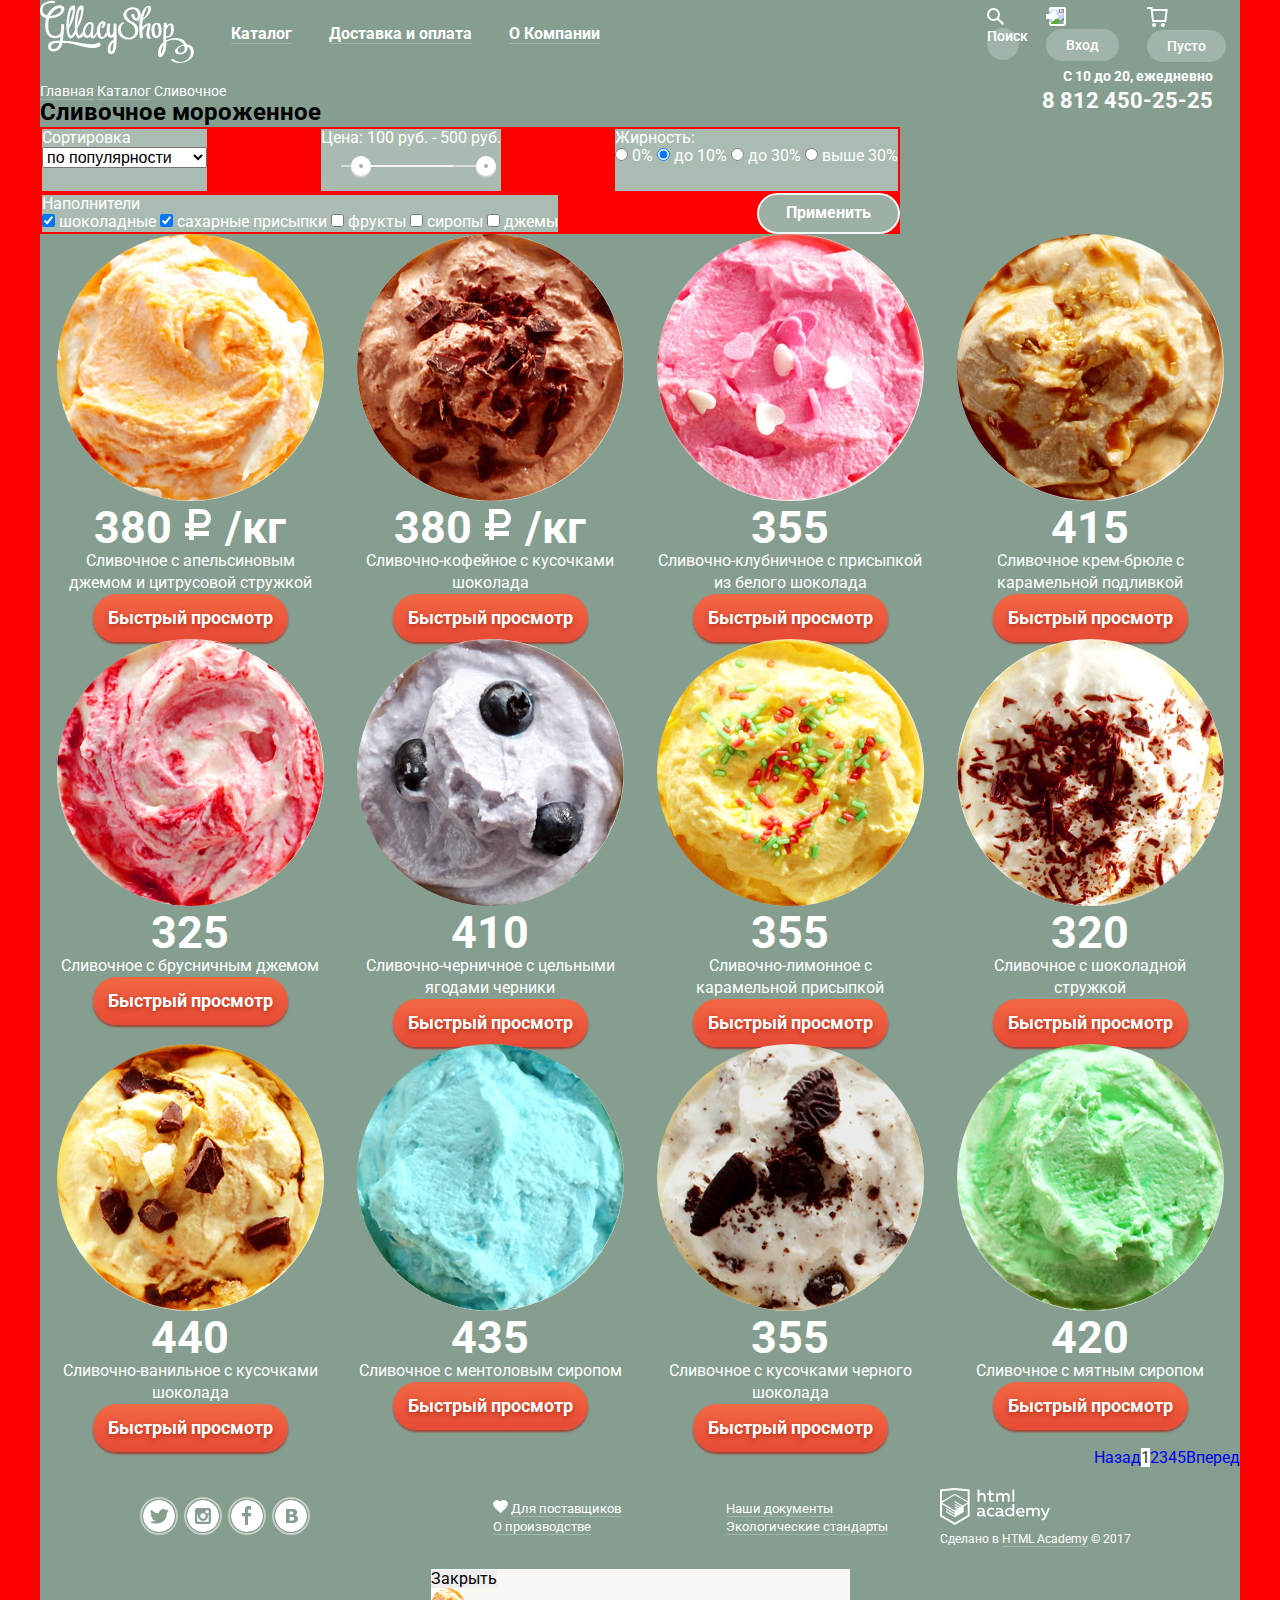
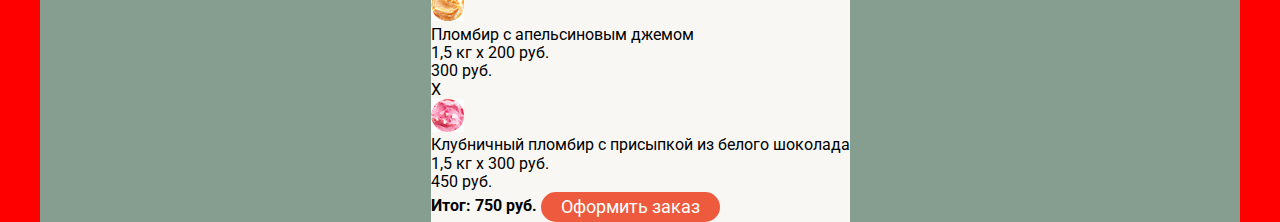
==== commit e767ae27: "Почти закончил декоративные элементы для главной" ====
--- a/catalog.html
+++ b/catalog.html
@@ -65,128 +65,119 @@
             </ul>
             <h2 class="title">Сливочное мороженное</h2>
             <form class="filter-form" action="#" method="get">
-              <label class="filter-label" for="filter-option">Сортировка</label>
-              <select id="filter-option" class="filter-options">
-                <option class="filter-option">по популярности</option>
-                <option class="filter-option">сначала недорогие</option>
-                <option class="filter-option">сначала дорогие</option>
-                <option class="filter-option">по жирности</option>
-              </select>
-              <label class="filter-label">Цена: 100 руб. - 500 руб.</label>
-              <input class="filter-range" type="range">
-              <label class="filter-label">Жирность:</label>
-              <input id="fat-free" type="radio" name="fat" value="0%">
-              <label class="filter-label filter-label-option" for="fat-free">0%</label>
-              <input id="to-10" type="radio" name="fat" value="to10%" checked>
-              <label class="filter-label filter-label-option" for="to-10">до 10%</label>
-              <input id="to-30" type="radio" name="fat" value="to30%">
-              <label class="filter-label filter-label-option" for="to-30">до 30%</label>
-              <input id="over-30" type="radio" name="fat" value="more30%">
-              <label class="filter-label filter-label-option" for="over-30">выше 30%</label>
-              <label class="filter-label filter-label-option" class="filter-label">Наполнители</label>
-              <input type="checkbox" checked>
-              <label class="filter-label filter-label-option">шоколадные</label>
-              <input type="checkbox" checked>
-              <label class="filter-label filter-label-option">сахарные присыпки</label>
-              <input type="checkbox">
-              <label class="filter-label filter-label-option">фрукты</label>
-              <input type="checkbox">
-              <label class="filter-label filter-label-option">сиропы</label>
-              <input type="checkbox">
-              <label class="filter-label filter-label-option">джемы</label>
+              <div class="filter-element">
+                <p class="filter-label" for="filter-option">Сортировка</p>
+                <select id="filter-option" class="filter-options">
+                  <option class="filter-option">по популярности</option>
+                  <option class="filter-option">сначала недорогие</option>
+                  <option class="filter-option">сначала дорогие</option>
+                  <option class="filter-option">по жирности</option>
+                </select>
+              </div>
+              <div class="filter-element">
+                <p class="filter-label">Цена: 100 руб. - 500 руб.</p>
+                <div class="range-controls">
+                  <div class="scale">
+                    <div class="bar"></div>
+                  </div>
+                  <div class="toggle toggle-min"></div>
+                  <div class="toggle toggle-max"></div>
+                </div>
+              </div>
+              <div class="filter-element">
+                <p class="filter-label">Жирность:</p>
+                <input id="fat-free" type="radio" name="fat" value="0%">
+                <label class="filter-label filter-label-option" for="fat-free">0%</label>
+                <input id="to-10" type="radio" name="fat" value="to10%" checked>
+                <label class="filter-label filter-label-option" for="to-10">до 10%</label>
+                <input id="to-30" type="radio" name="fat" value="to30%">
+                <label class="filter-label filter-label-option" for="to-30">до 30%</label>
+                <input id="over-30" type="radio" name="fat" value="more30%">
+                <label class="filter-label filter-label-option" for="over-30">выше 30%</label>
+              </div>
+              <div class="filter-element">
+                <p class="filter-label filter-label-option">Наполнители</p>
+                <input type="checkbox" checked>
+                <label class="filter-label filter-label-option">шоколадные</label>
+                <input type="checkbox" checked>
+                <label class="filter-label filter-label-option">сахарные присыпки</label>
+                <input type="checkbox">
+                <label class="filter-label filter-label-option">фрукты</label>
+                <input type="checkbox">
+                <label class="filter-label filter-label-option">сиропы</label>
+                <input type="checkbox">
+                <label class="filter-label filter-label-option">джемы</label>
+              </div>
               <button class="btn filter-btn" type="submit">Применить</button>
             </form>
           </div>
         </div>
         <section class="catalog-items">
           <a class="catalog-item" href="#">
-            <div class="container">
-              <div class="item">
-                <div class="item-img">
-                  <img src="img/icecream-1.jpg" alt="Сливочное с апельсиновым джемом и цитрусовой стружкой">
-                </div>
-                <p class="price">310<svg xmlns="http://www.w3.org/2000/svg" width="31" height="36" viewBox="0 0 31 36"><path fill="#FFF" d="M11 21h7.451c5.247 0 9.5-4.253 9.5-9.5S23.698 2 18.451 2H6v14H2v5h4v3H2v5h4v4h5v-4h15v-5H11v-3zm0-14h7.451v-.03a4.53 4.53 0 0 1 0 9.06V16H11V7z"/>
-</svg>/<span class="price-weight">кг<span>
-                </p>
-                <p class="item-title">Сливочное с апельсиновым джемом и цитрусовой стружкой</p>
-                <button class="item-button">Быстрый просмотр</button>
-              </div>
-            </div>
-          </a>
-          <a class="catalog-item" href="#">
-            <div class="container">
-              <div class="item">
-                <div class="item-img">
-                  <img src="img/icecream-2.jpg" alt="Сливочно-кофейное с кусочками шоколада">
-                </div>
-                <p class="price">380</p>
-                <p class="item-title">Сливочно-кофейное с кусочками шоколада</p>
-                <button class="item-button">Быстрый просмотр</button>
-              </div>
-            </div>
-          </a>
-          <a class="catalog-item" href="#">
-            <div class="container">
-              <div class="item">
-                <div class="item-img">
-                  <img src="img/icecream-3.jpg" alt="Сливочно-клубничное с присыпкой из белого шоколада">
-                </div>
-                <p class="price">355</p>
-                <p class="item-title">Сливочно-клубничное с присыпкой из белого шоколада</p>
-                <button class="item-button">Быстрый просмотр</button>
-              </div>
-            </div>
-          </a>
-          <a class="catalog-item" href="#">
-            <div class="container">
-              <div class="item">
-                <div class="item-img">
-                  <img src="img/icecream-4.jpg" alt="Сливочное крем-брюле с карамельной подливкой">
-                </div>
-                <p class="price">415</p>
-                <p class="item-title">Сливочное крем-брюле с карамельной подливкой</p>
-                <button class="item-button">Быстрый просмотр</button>
-              </div>
-            </div>
-          </a>
-          <a class="catalog-item" href="#">
-            <div class="container">
-              <div class="item">
-                <div class="item-img">
-                  <img src="img/icecream-5.jpg" alt="Сливочное с брусничным джемом">
-                </div>
-                <p class="price">325</p>
-                <p class="item-title">Сливочное с брусничным джемом</p>
-                <button class="item-button">Быстрый просмотр</button>
-              </div>
-            </div>
-          </a>
-          <a class="catalog-item" href="#">
-            <div class="container">
-              <div class="item">
-                <div class="item-img">
-                  <img src="img/icecream-6.jpg" alt="Сливочно-черничное с цельными ягодами черники ">
-                </div>
-                <p class="price">410</p>
-                <p class="item-title">Сливочно-черничное с цельными ягодами черники </p>
-                <button class="item-button">Быстрый просмотр</button>
-              </div>
-            </div>
-          </a>
-          <a class="catalog-item" href="#">
-            <div class="container">
-              <div class="item">
-                <div class="item-img">
-                  <img src="img/icecream-7.jpg" alt="Сливочно-лимонное с карамельной присыпкой">
-                </div>
-                <p class="price">355</p>
-                <p class="item-title">Сливочно-лимонное с карамельной присыпкой</p>
-                <button class="item-button">Быстрый просмотр</button>
-              </div>
-            </div>
-          </a>
-          <a class="catalog-item" href="#">
-            <div class="container">
+            <div class="item-img">
+              <img src="img/icecream-1.jpg" alt="Сливочное с апельсиновым джемом и цитрусовой стружкой">
+            </div>
+            <p class="price">
+              380
+              <svg xmlns="http://www.w3.org/2000/svg" width="31" height="36" viewBox="0 0 31 36"><path fill="#FFF" d="M11 21h7.451c5.247 0 9.5-4.253 9.5-9.5S23.698 2 18.451 2H6v14H2v5h4v3H2v5h4v4h5v-4h15v-5H11v-3zm0-14h7.451v-.03a4.53 4.53 0 0 1 0 9.06V16H11V7z"/></svg>
+              /кг
+            </p>
+            <p class="item-title">Сливочное с апельсиновым джемом и цитрусовой стружкой</p>
+            <button class="item-button">Быстрый просмотр</button>
+          </a>
+          <a class="catalog-item" href="#">
+            <div class="item-img">
+              <img src="img/icecream-2.jpg" alt="Сливочно-кофейное с кусочками шоколада">
+            </div>
+            <p class="price">
+              380
+              <svg xmlns="http://www.w3.org/2000/svg" width="31" height="36" viewBox="0 0 31 36"><path fill="#FFF" d="M11 21h7.451c5.247 0 9.5-4.253 9.5-9.5S23.698 2 18.451 2H6v14H2v5h4v3H2v5h4v4h5v-4h15v-5H11v-3zm0-14h7.451v-.03a4.53 4.53 0 0 1 0 9.06V16H11V7z"/></svg>
+              /кг
+            </p>
+            <p class="item-title">Сливочно-кофейное с кусочками шоколада</p>
+            <button class="item-button">Быстрый просмотр</button>
+          </a>
+          <a class="catalog-item" href="#">
+              <div class="item-img">
+                <img src="img/icecream-3.jpg" alt="Сливочно-клубничное с присыпкой из белого шоколада">
+              </div>
+              <p class="price">355</p>
+              <p class="item-title">Сливочно-клубничное с присыпкой из белого шоколада</p>
+              <button class="item-button">Быстрый просмотр</button>
+          </a>
+          <a class="catalog-item" href="#">
+              <div class="item-img">
+                <img src="img/icecream-4.jpg" alt="Сливочное крем-брюле с карамельной подливкой">
+              </div>
+              <p class="price">415</p>
+              <p class="item-title">Сливочное крем-брюле с карамельной подливкой</p>
+              <button class="item-button">Быстрый просмотр</button>
+          </a>
+          <a class="catalog-item" href="#">
+              <div class="item-img">
+                <img src="img/icecream-5.jpg" alt="Сливочное с брусничным джемом">
+              </div>
+              <p class="price">325</p>
+              <p class="item-title">Сливочное с брусничным джемом</p>
+              <button class="item-button">Быстрый просмотр</button>
+          </a>
+          <a class="catalog-item" href="#">
+              <div class="item-img">
+                <img src="img/icecream-6.jpg" alt="Сливочно-черничное с цельными ягодами черники ">
+              </div>
+              <p class="price">410</p>
+              <p class="item-title">Сливочно-черничное с цельными ягодами черники </p>
+              <button class="item-button">Быстрый просмотр</button>
+          </a>
+          <a class="catalog-item" href="#">
+              <div class="item-img">
+                <img src="img/icecream-7.jpg" alt="Сливочно-лимонное с карамельной присыпкой">
+              </div>
+              <p class="price">355</p>
+              <p class="item-title">Сливочно-лимонное с карамельной присыпкой</p>
+              <button class="item-button">Быстрый просмотр</button>
+          </a>
+          <a class="catalog-item" href="#">
               <div class="item">
                 <div class="item-img">
                   <img src="img/icecream-8.jpg" alt="Сливочное с шоколадной стружкой">
@@ -194,56 +185,39 @@
                 <p class="price">320</p>
                 <p class="item-title">Сливочное с шоколадной стружкой</p>
                 <button class="item-button">Быстрый просмотр</button>
-              </div>
-            </div>
-          </a>
-          <a class="catalog-item" href="#">
-            <div class="container">
-              <div class="item">
-                <div class="item-img">
-                  <img src="img/icecream-9.jpg" alt="Сливочно-ванильное с кусочками шоколада">
-                </div>
-                <p class="price">440</p>
-                <p class="item-title">Сливочно-ванильное с кусочками шоколада</p>
-                <button class="item-button">Быстрый просмотр</button>
-              </div>
-            </div>
-          </a>
-          <a class="catalog-item" href="#">
-            <div class="container">
-              <div class="item">
-                <div class="item-img">
-                  <img src="img/icecream-10.jpg" alt="Сливочноe с ментоловым сиропом">
-                </div>
-                <p class="price">435</p>
-                <p class="item-title">Сливочноe с ментоловым сиропом</p>
-                <button class="item-button">Быстрый просмотр</button>
-              </div>
-            </div>
-          </a>
-          <a class="catalog-item" href="#">
-            <div class="container">
-              <div class="item">
-                <div class="item-img">
-                  <img src="img/icecream-11.jpg" alt="Сливочное с кусочками черного шоколада">
-                </div>
-                <p class="price">355</p>
-                <p class="item-title">Сливочное с кусочками черного шоколада</p>
-                <button class="item-button">Быстрый просмотр</button>
-              </div>
-            </div>
-          </a>
-          <a class="catalog-item" href="#">
-            <div class="container">
-              <div class="item">
-                <div class="item-img">
-                  <img src="img/icecream-12.jpg" alt="Сливочное с мятным сиропом">
-                </div>
-                <p class="price">420</p>
-                <p class="item-title">Сливочное с мятным сиропом</p>
-                <button class="item-button">Быстрый просмотр</button>
-              </div>
-            </div>
+            </div>
+          </a>
+          <a class="catalog-item" href="#">
+              <div class="item-img">
+                <img src="img/icecream-9.jpg" alt="Сливочно-ванильное с кусочками шоколада">
+              </div>
+              <p class="price">440</p>
+              <p class="item-title">Сливочно-ванильное с кусочками шоколада</p>
+              <button class="item-button">Быстрый просмотр</button>
+          </a>
+          <a class="catalog-item" href="#">
+              <div class="item-img">
+                <img src="img/icecream-10.jpg" alt="Сливочноe с ментоловым сиропом">
+              </div>
+              <p class="price">435</p>
+              <p class="item-title">Сливочноe с ментоловым сиропом</p>
+              <button class="item-button">Быстрый просмотр</button>
+          </a>
+          <a class="catalog-item" href="#">
+              <div class="item-img">
+                <img src="img/icecream-11.jpg" alt="Сливочное с кусочками черного шоколада">
+              </div>
+              <p class="price">355</p>
+              <p class="item-title">Сливочное с кусочками черного шоколада</p>
+              <button class="item-button">Быстрый просмотр</button>
+          </a>
+          <a class="catalog-item" href="#">
+              <div class="item-img">
+                <img src="img/icecream-12.jpg" alt="Сливочное с мятным сиропом">
+              </div>
+              <p class="price">420</p>
+              <p class="item-title">Сливочное с мятным сиропом</p>
+              <button class="item-button">Быстрый просмотр</button>
           </a>
         </section>
         <section class="pagination">
--- a/css/style.css
+++ b/css/style.css
@@ -3,19 +3,39 @@
 * {
   margin: 0;
   padding: 0;
-  }
-
-  body {
+  box-sizing: content-box;
+}
+
+body {
   font-family: 'Roboto', "Arial", sans-serif;
   font-size: 16px;
   color: #000000;
   font-weight: normal;
   background-color: #859e90;
-  }
+  background-color: red;
+}
 
 body > input[type="radio"] {
   display: none;
-  }
+}
+
+.visually-hidden:not(:focus):not(:active),
+input[type="checkbox"].visually-hidden,
+input[type="radio"].visually-hidden {
+  position: absolute;
+
+  width: 1px;
+  height: 1px;
+  margin: -1px;
+  border: 0;
+  padding: 0;
+
+  white-space: nowrap;
+
+  clip-path: inset(100%);
+  clip: rect(0 0 0 0);
+  overflow: hidden;
+}
 
 .wrapper::before,
 .wrapper::after {
@@ -25,26 +45,27 @@
 
 .wrapper::before {
   background-image: url("../img/slide-2.png");
-  }
+}
 
 .wrapper::after {
   background-image: url("../img/slide-3.png");
-  }
+}
 
 .wrapper {
   min-width: 1200px;
   max-width: 1200px;
   margin: 0 auto;
-  background-color: #859e90;
+  background-color: #859e90;  
   background-image: url("../img/slide-1.png");
   background-repeat: no-repeat;
   background-position: top center;
   background-position-y: 83px;
-  padding: 0 27px;
-  transition: background-image 0.5s ease,
-  background-color 0.5s ease;
-  display: flex;
+  //padding: 0 27px;
+  transition: background-image 0.5s ease, background-color 0.5s ease;
+  display: flex;
+  justify-content: space-around;
   flex-direction: column;
+  position: relative;
   }
 
 .catalog-wrapper {
@@ -52,16 +73,14 @@
   max-width: 1200px;
   margin: 0 auto;
   background-color: #859e90;
-  //background-image: url("../img/slide-1.png");
-  //background-repeat: no-repeat;
-  //background-position: top center;
-  //background-position-y: 83px;
-  //padding: 0 27px;
-  //transition: background-image 0.5s ease,
-  //background-color 0.5s ease;
   display: flex;
   flex-direction: column;
   align-items: center;
+}
+
+img {
+  max-width: 100%;
+  height: auto;
 }
 
 /*.main {
@@ -105,18 +124,20 @@
   margin-bottom: 30px;
 }
 
-.offer-card-slogan,
-.title {
+.offer-card-slogan
+ {
   font-size: 35px;
   line-height: 41px;
   font-weight: bold;
   color: white;
+  margin-bottom: 15px;
 }
 
 .header-menu,
 .header-submenu,
 .header-user,
-.main-footer-social {
+.main-footer-social,
+.modal-log-in-links {
   list-style-type: none;
 }
 
@@ -127,41 +148,25 @@
 
 
 /*Подменю*/
-.header-menu li {
-  //display: inline-block;
-  position: relative;
-}
-
-.header-submenu a {
-  display: block;
-  //margin-left: -1px;
-  padding: 8px 10px;
-}
+/* .header-menu li {
+  position: relative;
+} */
+
 
 .header-submenu {
   background-color: #fff;
   position: absolute;
-  //top: 25px;
+  top: 45px;
+  left: 175px;
   border-radius: 5px;
   width: 142px;
   display: none;
-}
-
-.header-submenu li:first-child {
-  border-bottom: 1px solid #d1d0ce;
-}
-
-.header-submenu a:hover,
-.header-submenu a:focus {
-  background-color: rgba(255, 0, 0, 0.2);
-}
-
-.header-submenu li:active {
-  background-color: rgba(255, 0, 0, 0.4);
-}
-
-.header-menu li:hover .header-submenu {
+  z-index: 5;
+}
+
+.header-submenu a {
   display: block;
+  padding: 8px 10px;
 }
 
 .header-submenu a {
@@ -172,14 +177,30 @@
   font-weight: normal;
 }
 
+.header-submenu li:first-child {
+  border-bottom: 1px solid #d1d0ce;
+}
+
+.header-submenu li:hover,
+.header-submenu li:focus {
+  background-color: rgba(255, 0, 0, 0.2);
+}
+
+.header-submenu li:active {
+  background-color: rgba(255, 0, 0, 0.4);
+}
+
+.header-menu li:hover .header-submenu {
+  display: block;
+}
+
+
+
 .header-user {
   font-size: 14px;
   line-height: 16px;
   font-weight: 600;
-}
-
-.header-contacts {
-
+  z-index: 5;
 }
 
 .work-time {
@@ -187,6 +208,7 @@
   font-size: 14px;
   line-height: 16px;
   font-weight: bold;
+  margin-bottom: 5px;
 }
 
 .work-phone {
@@ -302,35 +324,43 @@
 
 .main-hits {
   margin-top: 40px;
-}
-
-.main-hits-img {
-  position: relative;
-}
-
-.main-hits-img svg {
-  position: absolute;
-}
-
-.main-hits-img img {
-  max-width: 100%;
+  //margin-bottom: 20px;
+}
+
+.hits-item .item {
+  position: relative;
+  text-align: center;
+  
+}
+
+/* .main-hits-img img{
   border-radius: 50%;
+} */
+
+.offer-item-svg {
+  position: absolute;
+  left: 20px;
 }
 
 .offer-card {
   width: 560px;
   height: 230px;
-  border-radius: 15px;
+  padding: 15px 15px;
+  border-radius: 20px;
+  position: relative;
 }
 
 .offer-card-raspberries {
-  background-image: url("../img/banner-1.jpg");
+  background-color: #849d8f;
+  background-image: url("../img/banner-1.png");
   background-repeat: no-repeat;
+  background-size: 100%;
 }
 
 .offer-card-chocolate {
-  background-image: url("../img/banner-2.jpg");
+  background-image: url("../img/banner-2.png");
   background-repeat: no-repeat;
+  background-size: 100%;
 }
 
 .offer-card-text {
@@ -340,27 +370,105 @@
   font-weight: bold;
 }
 
+.offer-btn {
+  display: inline-block;
+  position: absolute;
+  bottom: 33px;
+  padding-bottom: 10px;
+  padding-top: 10px;
+  right: 31px;
+}
+
 .main-hits-price {
   font-size: 45px;
   line-height: 45px;
   font-weight: bold;
   color: white;
-}
+  text-align: left;
+  padding-left: 15px;
+  vertical-align: text-bottom;
+  position: absolute;
+  bottom: 65px;
+  text-shadow: 0 2px 5px rgba(49, 50, 53, 0.50);
+}
+.hits-price-label {
+  font-size: 30px;
+}
+
+.hits-price-svg{
+  vertical-align: middle;
+} 
 
 .main-hits-name {
   color: white;
+  line-height: 22px;
+  font-weight: 600;
+  //letter-spacing: 0.5px;
+  padding: 0 20px;
+  text-decoration: underline #9db1a5;
+}
+
+.hits-item-button {
+  position: absolute;
+  width: 200px;
+  padding-top: 13px;
+  padding-bottom: 13px;
+  left: 25px;
+  bottom: -60px;
+  font-weight: bold;
+  box-shadow: 0 2px 2px rgba(172, 16, 0, 0.64);
+  display: none;
+}
+
+.hits-item-button:hover {
+  background: -moz-linear-gradient(top, #f58669 0%, #ec6f5e 100%);
+  background: -webkit-linear-gradient(top, #f58669 0%, #ec6f5e 100%);
+  background: linear-gradient(to bottom, #f58669 0%, #ec6f5e 100%);
+  box-shadow: 0 2px 2px rgba(172, 16, 0, 1);
+}
+
+.hits-item-button:active {
+  background: -moz-linear-gradient(top, #d84732 0%, #e1613e 100%);
+  background: -webkit-linear-gradient(top, #d84732 0%, #e1613e 100%);
+  background: linear-gradient(to bottom, #d84732 0%, #e1613e 100%);
+  box-shadow: inset 0 2px 2px rgba(172, 16, 0, 1);
 }
 
 .shop-description {
   background-image: url("../img/wafer.jpg");
   //width: 1150px;
+  min-height: 307px;
   border-radius: 15px;
-}
-
+  display: flex;
+  flex-direction: row;
+  flex-wrap: wrap;
+  //padding-top: 30px;
+  //padding-bottom: 30px;
+  padding-left: 20px;
+  padding-right: 3px;
+  
+}
+
+.shop-description-market {
+  width: 490px;
+  padding-left: 60px;
+  //background-color: silver;
+  //border: 1px solid black;
+  position: relative;
+}
+
+.shop-description-svg {
+  position: absolute;
+  left: 0;
+  top: -15px;
+}
+ 
 .shop-slogan {
   font-size: 24px;
   line-height: 30px;
+  font-weight: medium;
   color: #323232;
+  margin-top: 13px;
 }
 
 .shop-description-text {
@@ -383,11 +491,19 @@
 .blog-news-caption {
   font-size: 16px;
   line-height: 22px;
+  font-weight: medium;
+}
+
+.blog-news-wrapper{
+  margin-left: 20px;
+  margin-top: 24px;
+  width: 300px;
 }
 
 .blog-news-methods {
   font-size: 24px;
   line-height: 30px;
+  font-weight: bold;
   color: #323232;
   border-bottom: 1px solid black;
 }
@@ -424,6 +540,12 @@
   font-size: 16px;
   line-height: 22px;
   color: #5a5a5a;
+  padding-right: 15px;
+}
+
+.blog-info-form {
+  margin-top: 40px;
+  //vertical-align: none;
 }
 
 .contacts-adress,
@@ -455,18 +577,120 @@
   color: #ffffff;
 }
 
-  /*Каталог*/
+/*Фильтр*/
+
+.range-filter {
+  width: 220px;
+  margin: 5px auto; /* для демонстрации */
+}
+
+.range-controls {
+  position: relative;
+  height: 26px;
+  padding-top: 18px;
+  padding-right: 20px;
+  padding-left: 20px;
+  //margin-bottom: 15px;
+  border-radius: 50px;
+  background: #a9bbb1;
+}
+
+.range-controls .scale {
+  height: 2px;
+  background: #d7dcde;
+}
+
+.range-controls .bar {
+  width: 65%;
+  height: 2px;
+  background: #f8f7f4;
+  margin-left: 15%;
+}
+
+.range-controls .toggle {
+  position: absolute;
+  top: 9px;
+  left: 0px;
+  width: 4px;
+  height: 4px;
+  border: 8px solid #fff;
+  background: #ababab;
+  border-radius: 50%;
+  box-shadow: 0 2px 1px 0 #cfcfcf;
+  cursor: pointer;
+}
+
+.range-controls .toggle-min {
+  left: 30px;
+}
+
+.range-controls .toggle-max {
+  left: 155px;
+}
+
+.price-controls {
+  font-size: 0;
+}
+
+.price-controls label {
+  font-size: 16px;
+  display: inline-block;
+  width: 50%;
+}
+
+.price-controls input {
+  font-family: 'Roboto', 'Arial', sans-serif;
+  font-size: 16px;
+  width: 60px;
+  margin-left: 10px;
+  padding: 8px 10px;
+  text-align: center;
+  color: #283136;
+  border: none;
+  border-radius: 5px;
+  background: #f1f1f1;
+
+}
+
+.filter-form {
+  display: flex;
+  justify-content: space-between;
+  flex-direction: row;
+  flex-wrap: wrap;
+  width: 860px;
+  background-color: red;
+}
+
+.filter-fats {
+  width: 415px;
+}
+
+.select-controls {
+  width: 193px;
+}
+
+
+
+.filter-element {
+  background-color: #aabcb2;
+  margin: 2px;
+}
+
+
+
+/*Каталог*/
 
 .catalog {
   font-size: 16px;
   line-height: 18px;
-}
-
-.item:hover  {
+  position: relative;
+}
+
+/* .item:hover  {
   background-color: rgba(254, 254, 254, 0.4);
   box-shadow: 0 0 15px 2px rgba(0, 0, 0, 0.4);
   border-radius: 5px;
-}
+} */
 
 .item-button {
   display: inline-block;
@@ -522,11 +746,6 @@
   color: #ffffff;
 }
 
-.header-button:hover {
-  background-color: #f7f6f3;
-  color: #333333;
-}
-
 .breadcrumbs {
   list-style: none;
   font-size: 14px;
@@ -538,12 +757,16 @@
   background-color: #9cb0a4;
   font-size: 16px;
   line-height: 18px;
+  padding: 0 27px;
+  border: 2px solid #f6f8f7;
+  font-weight: bold;
 }
 
 .filter-btn:hover,
 .filter-btn:focus {
   background-color: #fbfcfb;
   color: #323232;
+  font-weight: bold;
 }
 
 .pagination-links {
@@ -575,6 +798,10 @@
   line-height: 18px font-weight: 500;
 }
 
+
+
+
+/* 
 .filter-label-option {
   font-size: 14px;
   line-height: 16px;
@@ -610,12 +837,31 @@
 .filter-form input:hover,
 .filter-form select:hover {
   cursor: pointer;
-}
+} */
+
 
 /*Модальные окна*/
 
 .modal {
   background-color: #f8f7f4;
+  position: relative;
+}
+
+.modal-search {
+  //width: 315px;
+  //height: 84px;
+  position: absolute;
+  padding: 15px 20px;
+  right: 260px;
+  top: 50px;
+  border-radius: 5px;
+  text-align: center;
+  display: none;
+}
+
+.modal-search input {
+  width: 280px;
+  height: 42px;
 }
 
 .modal-feedback-slogan {
@@ -639,6 +885,13 @@
 
 .header-container {
   min-height: 83px;
+  position: relative;
+}
+
+.header-contacts {
+  position: absolute;
+  right: 27px;
+  text-align: right;
 }
 
 .header-navigation,
@@ -667,17 +920,35 @@
 
 .main-hits .container {
   display: flex;
-  justify-content: space-around;
-}
-
-.shop-description {
-  margin: 0 auto;
+  justify-content: space-between;
+  margin-bottom: px;
 }
 
 .main-blog-wrapper {
   //width: 1150px;
   display: flex;
   justify-content: space-between;
+  position: relative;
+  margin: 40px auto;
+}
+.blog-info-wrapper {
+  border-radius: 15px;
+  width: 512px;
+  height: 172px;
+  margin: 4px auto;
+  background-color: #f8f7f4;
+  padding: 20px 20px;
+}
+
+.main-blog-info-email {
+  width: 368px;
+  height: 42px;
+}
+
+.blog-info-btn {
+  padding: 14px 13px;
+  font-weight: bold;
+  letter-spacing: 0.5px;
 }
 
 .main-footer .container {
@@ -701,18 +972,14 @@
   padding: 1px;
 }
 
+.main-footer-copyright {
+  width: 200px;
+}
+
 .main-footer-links {
-  width: 560px;
-}
-
-.main-footer-copyright {
-  width: 294px;
-}
-
-.main-footer-links {
   display: flex;
   justify-content: space-around;
-  width: 586px;
+  width: 500px;
 }
 
 /*Сетки для Каталога */
@@ -731,11 +998,13 @@
 
 .catalog-item {
   width: 267px;
-  //height: 405px;
+  height: 405px;
+  display: block;
+  text-align: center;
 }
 
 .item-img {
-  padding-top: 35px;
+  //padding-top: 35px;
 }
 
 .item-img img {
@@ -752,6 +1021,162 @@
   display: flex;
 }
 
-  .offer {
-  margin-top: 50px;
-  }
+.offer {
+  margin-top: 60px;
+  //padding: 0 20px;
+}
+
+/*Элементы*/
+.header-user li {
+  position: relative;
+}
+
+.header-user a {
+  display: block;
+  padding: 8px 20px;
+  vertical-align: middle;
+  border-radius: 50px;
+}
+
+.header-user .header-find {
+  width: 32px;
+  height: 32px;
+  padding: 0;
+}
+
+.header-user .header-enter,
+.header-user .header-basket {
+  padding-left: 50px;
+}
+
+.user-find-svg {
+  position: absolute;
+  top: 8px;
+  left: 7px;
+}
+
+.user-enter-svg {
+  position: absolute;
+  top: 7px;
+  left: 12px;
+}
+
+.user-basket-svg {
+  position: absolute;
+  top: 7px;
+  left: 12px;
+}
+
+/*Блок .main-hits*/
+
+.hits-item {
+  width: 293px;
+  height: 405px;
+  padding-top: 6px;
+}
+
+.hits-item:hover {
+  background-color: #9bafa3;
+  border-radius: 5px;
+}
+
+.hits-item:hover .hits-item-button {
+  display: block;
+}
+
+.main-hits-img {
+  padding-bottom: 10px;
+}
+
+/*map*/
+
+.map {
+  position: relative;
+}
+
+.map-contacts {
+  position: absolute;
+  background-color: #fefefe;
+  width: 302px;
+  height: 305px;
+  right: 27px;
+  bottom: 90px;
+  border-radius: 15px;
+}
+
+.map-contacts-wrapper {
+  margin: 30px 20px;
+  color: #323232;
+}
+
+.phone-order {
+  margin: 8px 0;
+}
+
+.phone-number {
+  margin: 8px 0;
+}
+
+.open {
+  margin-bottom: 40px;
+}
+
+.map-contacts-btn {
+  padding: 15px 20px;
+  font-weight: bold;
+}
+
+.map-pin {
+  width: 85px;
+  height: 140px;
+  display: block;
+  background-image: url("../img/pin.svg");
+  background-repeat: no-repeat;
+  position: absolute;
+  top: 140px;
+  left: 265px;
+}
+
+.main-footer-social {
+  width: 300px;
+}
+
+.modal-log-in {
+  width: 275px;
+  height: 214px;
+  border-radius: 15px;
+  top: 55px;
+  right: 120px;
+  position: absolute;
+  display: none;
+}
+
+.log-in-input {
+  width: 220px;
+  height: 42px;
+  margin-top: 20px;
+  margin-left: 20px;
+}
+
+.log-in-button {
+  font-weight: bold;
+  padding: 8px 20px;
+  margin-top: 12px;
+  margin-left: 20px;
+}
+
+.modal-log-in-links {
+  display: inline-block;
+  position: relative;
+  margin-left: 5px;
+  left: 130px;
+  bottom: 45px;  
+}
+
+.user-find:hover .modal .modal-search {
+  display: block;
+}
+
+.user-enter:hover .modal-log-in {
+  display: block;
+}